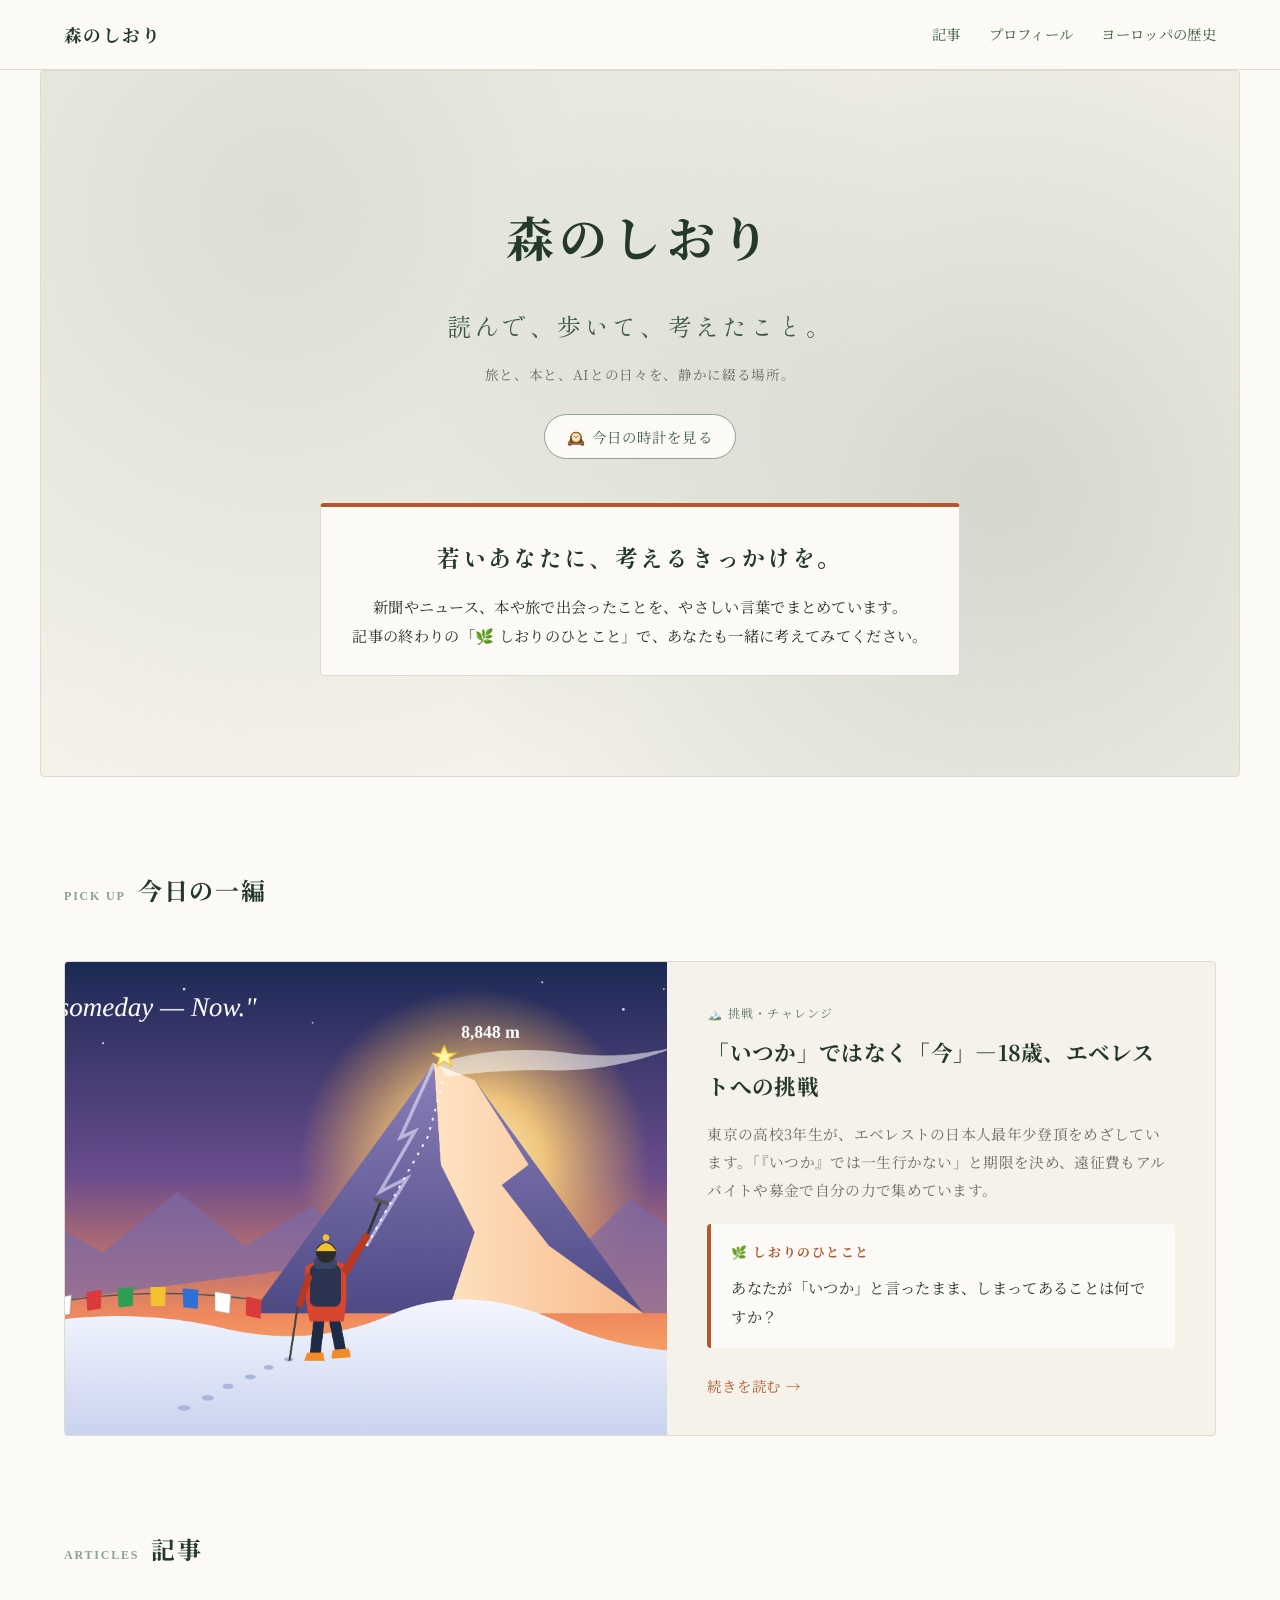
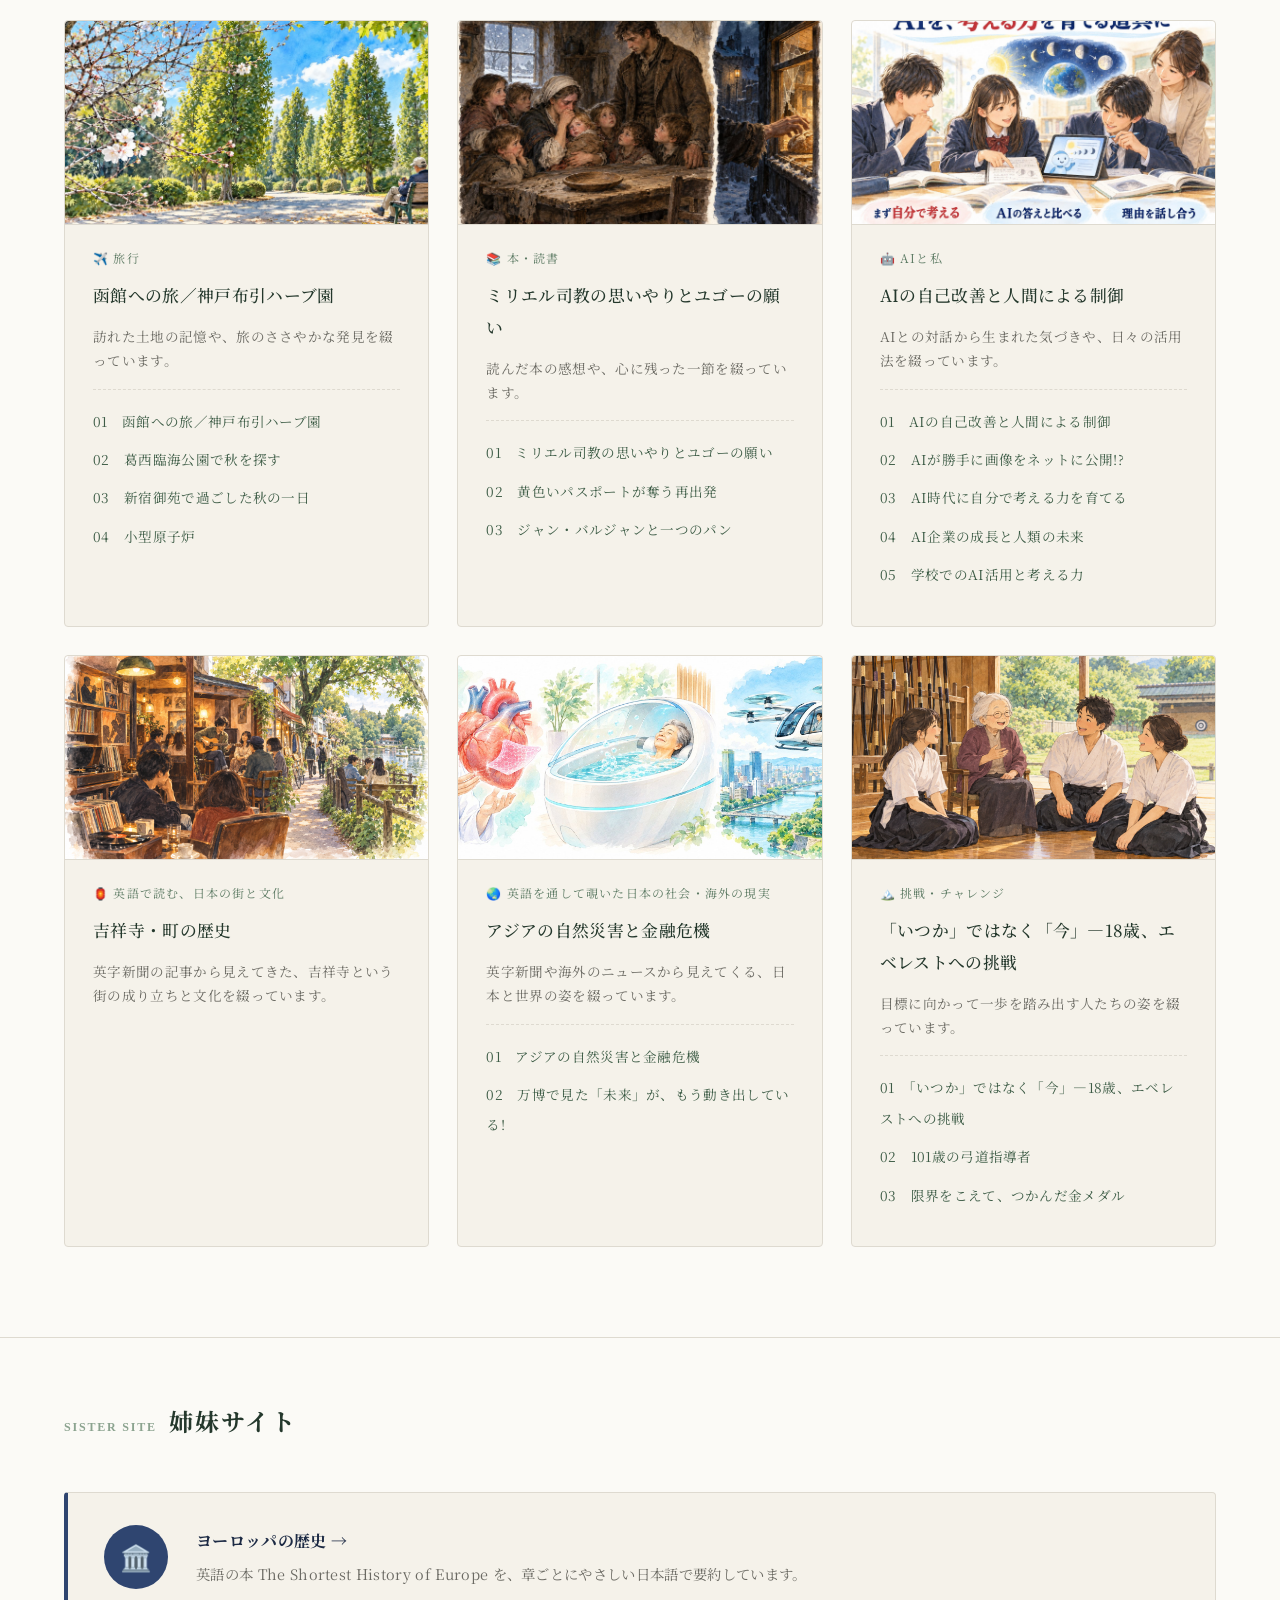
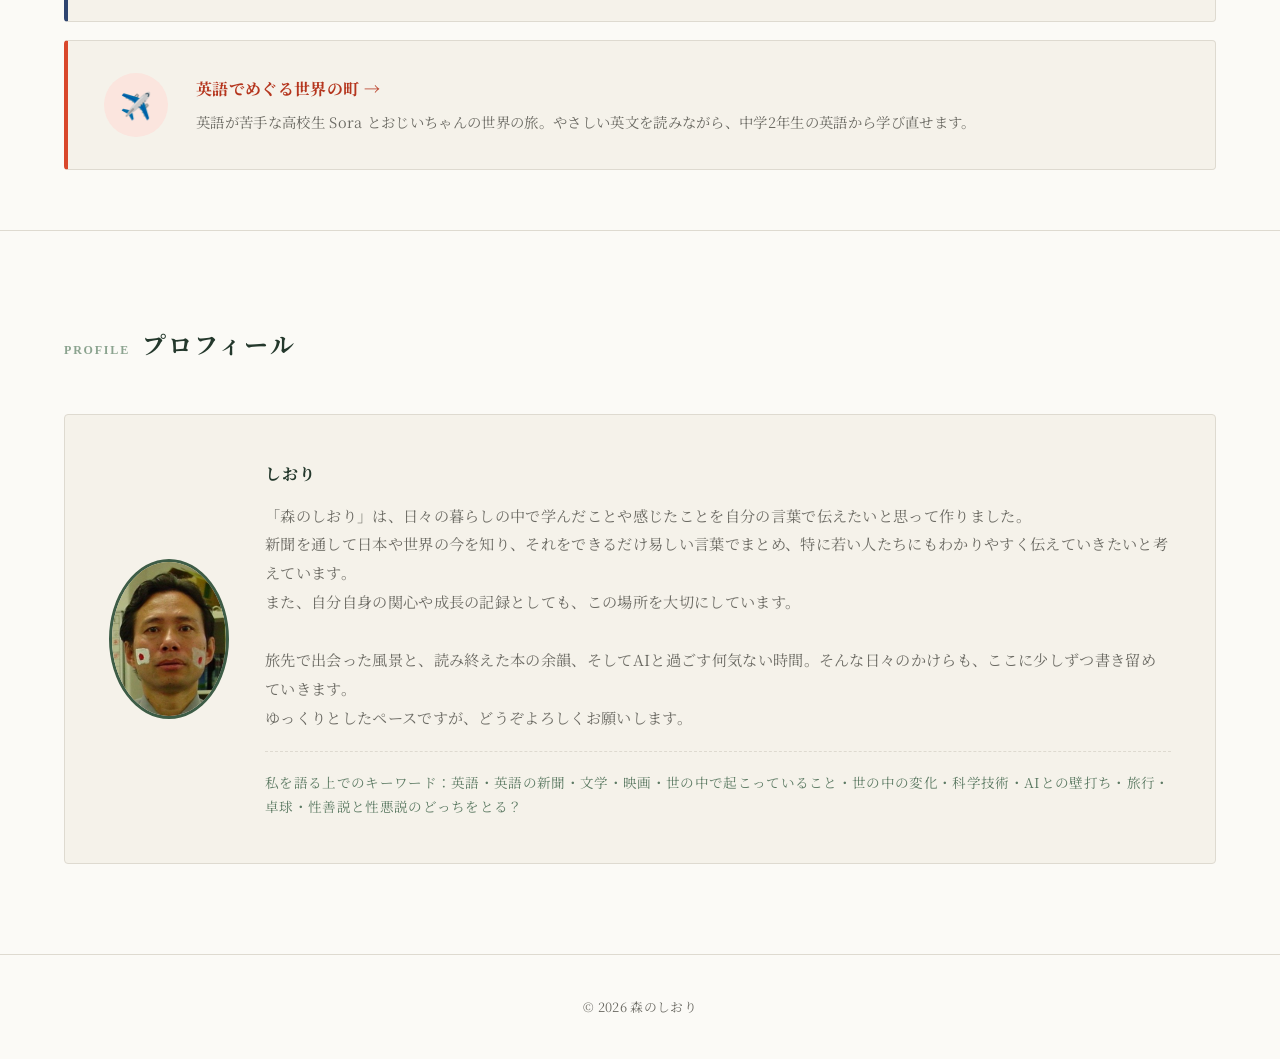
==== index.html @ addbd58d "Add files via upload" ====
<!DOCTYPE html>
<html lang="ja">
<head>
<meta charset="UTF-8">
<meta name="viewport" content="width=device-width, initial-scale=1.0">
<title>森のしおり</title>
<link rel="stylesheet" href="style.css">
</head>
<body>

<header class="site-header">
  <div class="header-inner">
    <p class="logo">森のしおり</p>
    <nav>
      <a href="#articles">記事</a>
      <a href="#about">プロフィール</a>
      <a href="https://ugj50697-art.github.io/europe-history/">ヨーロッパの歴史</a>
    </nav>
  </div>
</header>

<section class="hero">
  <div class="hero-inner">
    <h1>森のしおり</h1>
    <p class="hero-catch">読んで、歩いて、考えたこと。</p>
    <p class="hero-lead">旅と、本と、AIとの日々を、静かに綴る場所。</p>
    <a class="hero-clock" href="clock.html">🕰️ 今日の時計を見る</a>
    <div class="hero-message">
      <p class="hero-message-title">若いあなたに、考えるきっかけを。</p>
      <p>新聞やニュース、本や旅で出会ったことを、やさしい言葉でまとめています。<br>
      記事の終わりの「🌿 しおりのひとこと」で、あなたも一緒に考えてみてください。</p>
    </div>
  </div>
</section>

<main>

  <section class="featured">
    <div class="section-inner">
      <h2><span>Pick up</span>今日の一編</h2>
      <a class="featured-card" href="challenge.html#everest">
        <div class="featured-image">
          <img src="images/everest-illust.png" alt="エベレストの頂を目指して登る登山者のイメージイラスト">
        </div>
        <div class="featured-text">
          <p class="card-category">🏔️ 挑戦・チャレンジ</p>
          <h3>「いつか」ではなく「今」―18歳、エベレストへの挑戦</h3>
          <p class="featured-excerpt">東京の高校3年生が、エベレストの日本人最年少登頂をめざしています。「『いつか』では一生行かない」と期限を決め、遠征費もアルバイトや募金で自分の力で集めています。</p>
          <div class="featured-note">
            <p class="shiori-note-title">🌿 しおりのひとこと</p>
            <p>あなたが「いつか」と言ったまま、しまってあることは何ですか？</p>
          </div>
          <p class="featured-more">続きを読む →</p>
        </div>
      </a>
    </div>
  </section>

  <section id="articles" class="articles">
    <div class="section-inner">
      <h2><span>Articles</span>記事</h2>
      <div class="card-grid">

        <div class="card">
          <img class="card-thumb" src="images/shinjuku-gyoen-autumn.jpg" alt="" loading="lazy">
          <p class="card-category">✈️ 旅行</p>
          <h3>函館への旅／神戸布引ハーブ園</h3>
          <p class="card-desc">訪れた土地の記憶や、旅のささやかな発見を綴っています。</p>
          <ul class="card-toc">
            <li><a href="travel.html#hakodate-kobe">01　函館への旅／神戸布引ハーブ園</a></li>
            <li><a href="travel.html#kasai">02　葛西臨海公園で秋を探す</a></li>
            <li><a href="travel.html#gyoen">03　新宿御苑で過ごした秋の一日</a></li>
            <li><a href="travel.html#small-reactor">04　小型原子炉</a></li>
          </ul>
        </div>

        <div class="card">
          <img class="card-thumb" src="images/jean-valjean-bread.jpg" alt="" loading="lazy">
          <p class="card-category">📚 本・読書</p>
          <h3>ミリエル司教の思いやりとユゴーの願い</h3>
          <p class="card-desc">読んだ本の感想や、心に残った一節を綴っています。</p>
          <ul class="card-toc">
            <li><a href="books.html#miriel">01　ミリエル司教の思いやりとユゴーの願い</a></li>
            <li><a href="books.html#passport">02　黄色いパスポートが奪う再出発</a></li>
            <li><a href="books.html#bread">03　ジャン・バルジャンと一つのパン</a></li>
          </ul>
        </div>

        <div class="card">
          <img class="card-thumb" src="images/ai-school-think.jpg" alt="" loading="lazy">
          <p class="card-category">🤖 AIと私</p>
          <h3>AIの自己改善と人間による制御</h3>
          <p class="card-desc">AIとの対話から生まれた気づきや、日々の活用法を綴っています。</p>
          <ul class="card-toc">
            <li><a href="ai.html#self-improve">01　AIの自己改善と人間による制御</a></li>
            <li><a href="ai.html#agent-error">02　AIが勝手に画像をネットに公開!?</a></li>
            <li><a href="ai.html#think-power">03　AI時代に自分で考える力を育てる</a></li>
            <li><a href="ai.html#ai-company-future">04　AI企業の成長と人類の未来</a></li>
            <li><a href="ai.html#ai-school">05　学校でのAI活用と考える力</a></li>
          </ul>
        </div>

        <a class="card card-link" href="kichijoji.html">
          <img class="card-thumb" src="images/kichijoji-illustration.png" alt="" loading="lazy">
          <p class="card-category">🏮 英語で読む、日本の街と文化</p>
          <h3>吉祥寺・町の歴史</h3>
          <p class="card-desc">英字新聞の記事から見えてきた、吉祥寺という街の成り立ちと文化を綴っています。</p>
        </a>

        <div class="card">
          <img class="card-thumb" src="images/osaka-expo-tech.jpg" alt="" loading="lazy">
          <p class="card-category">🌏 英語を通して覗いた日本の社会・海外の現実</p>
          <h3>アジアの自然災害と金融危機</h3>
          <p class="card-desc">英字新聞や海外のニュースから見えてくる、日本と世界の姿を綴っています。</p>
          <ul class="card-toc">
            <li><a href="society.html#asia-disaster">01　アジアの自然災害と金融危機</a></li>
            <li><a href="society.html#osaka-expo">02　万博で見た「未来」が、もう動き出している!</a></li>
          </ul>
        </div>

        <div class="card">
          <img class="card-thumb" src="images/kyudo-101.png" alt="" loading="lazy">
          <p class="card-category">🏔️ 挑戦・チャレンジ</p>
          <h3>「いつか」ではなく「今」―18歳、エベレストへの挑戦</h3>
          <p class="card-desc">目標に向かって一歩を踏み出す人たちの姿を綴っています。</p>
          <ul class="card-toc">
            <li><a href="challenge.html#everest">01　「いつか」ではなく「今」―18歳、エベレストへの挑戦</a></li>
            <li><a href="challenge.html#kyudo">02　101歳の弓道指導者</a></li>
            <li><a href="challenge.html#asian-para">03　限界をこえて、つかんだ金メダル</a></li>
          </ul>
        </div>

      </div>
    </div>
  </section>

  <section class="sister">
    <div class="section-inner">
      <h2><span>Sister site</span>姉妹サイト</h2>
      <a class="sister-card" href="https://ugj50697-art.github.io/europe-history/">
        <div class="sister-icon" aria-hidden="true">🏛️</div>
        <div>
          <p class="sister-name">ヨーロッパの歴史 →</p>
          <p class="sister-desc">英語の本 The Shortest History of Europe を、章ごとにやさしい日本語で要約しています。</p>
        </div>
      </a>
      <a class="sister-card sister-card-english" href="https://ugj50697-art.github.io/english-world-towns/">
        <div class="sister-icon" aria-hidden="true">✈️</div>
        <div>
          <p class="sister-name">英語でめぐる世界の町 →</p>
          <p class="sister-desc">英語が苦手な高校生 Sora とおじいちゃんの世界の旅。やさしい英文を読みながら、中学2年生の英語から学び直せます。</p>
        </div>
      </a>
    </div>
  </section>

  <section id="about" class="about">
    <div class="section-inner">
      <h2><span>Profile</span>プロフィール</h2>
      <div class="about-card">
        <img class="avatar" src="images/profile-face.jpg" alt="しおりの顔写真">
        <div class="about-text">
          <p class="nickname">しおり</p>
          <p class="bio">
            「森のしおり」は、日々の暮らしの中で学んだことや感じたことを自分の言葉で伝えたいと思って作りました。<br>
            新聞を通して日本や世界の今を知り、それをできるだけ易しい言葉でまとめ、特に若い人たちにもわかりやすく伝えていきたいと考えています。<br>
            また、自分自身の関心や成長の記録としても、この場所を大切にしています。<br><br>
            旅先で出会った風景と、読み終えた本の余韻、そしてAIと過ごす何気ない時間。そんな日々のかけらも、ここに少しずつ書き留めていきます。<br>
            ゆっくりとしたペースですが、どうぞよろしくお願いします。
          </p>
          <p class="bio-keywords">
            私を語る上でのキーワード：英語・英語の新聞・文学・映画・世の中で起こっていること・世の中の変化・科学技術・AIとの壁打ち・旅行・卓球・性善説と性悪説のどっちをとる？
          </p>
        </div>
      </div>
    </div>
  </section>

</main>

<footer class="site-footer">
  <p>&copy; 2026 森のしおり</p>
</footer>

</body>
</html>
---- style.css ----
@import url('https://fonts.googleapis.com/css2?family=Noto+Serif+JP:wght@400;500;700&family=Shippori+Mincho:wght@400;500&display=swap');

:root {
  --forest-deep: #24382c;
  --forest: #3d5c46;
  --forest-mid: #5c7a63;
  --forest-soft: #8ba38f;
  --sand: #f5f2ea;
  --paper: #fbfaf6;
  --ink: #2c2c28;
  --ink-soft: #6b6a63;
  --line: #dedad0;
  --accent: #b3562c;
}

* {
  margin: 0;
  padding: 0;
  box-sizing: border-box;
}

body {
  font-family: "Noto Serif JP", "Shippori Mincho", serif;
  background: var(--paper);
  color: var(--ink);
  line-height: 1.9;
  letter-spacing: 0.02em;
}

a {
  color: inherit;
  text-decoration: none;
}

/* Header */
.site-header {
  position: sticky;
  top: 0;
  z-index: 10;
  background: rgba(251, 250, 246, 0.9);
  backdrop-filter: blur(6px);
  border-bottom: 1px solid var(--line);
}

.header-inner {
  max-width: 1200px;
  margin: 0 auto;
  padding: 18px 24px;
  display: flex;
  justify-content: space-between;
  align-items: center;
}

.logo {
  font-size: 1.1rem;
  font-weight: 700;
  color: var(--forest-deep);
  letter-spacing: 0.08em;
}

.site-header nav {
  display: flex;
  gap: 28px;
}

.site-header nav a {
  font-size: 0.9rem;
  color: var(--forest);
  border-bottom: 1px solid transparent;
  padding-bottom: 2px;
  transition: border-color 0.2s;
}

.site-header nav a:hover {
  border-color: var(--forest-mid);
}

/* Hero */
.hero {
  max-width: 1200px;
  width: calc(100% - 48px);
  margin: 0 auto;
  background:
    radial-gradient(circle at 20% 20%, rgba(139, 163, 143, 0.25), transparent 55%),
    radial-gradient(circle at 80% 60%, rgba(61, 92, 70, 0.18), transparent 55%),
    var(--sand);
  border: 1px solid var(--line);
  border-radius: 4px;
}

.hero-inner {
  padding: 120px 24px 100px;
  text-align: center;
}

.hero h1 {
  font-size: clamp(2.2rem, 5vw, 3rem);
  color: var(--forest-deep);
  font-weight: 700;
  letter-spacing: 0.12em;
  margin-bottom: 20px;
}

.hero-catch {
  font-family: "Shippori Mincho", "Noto Serif JP", serif;
  font-size: clamp(1.15rem, 2.6vw, 1.5rem);
  color: var(--forest);
  letter-spacing: 0.15em;
  margin-bottom: 14px;
}

.hero-lead {
  color: var(--ink-soft);
  font-size: 1rem;
  letter-spacing: 0.05em;
}

.hero .hero-catch + .hero-lead {
  font-size: 0.85rem;
}

.hero-clock {
  display: inline-block;
  margin-top: 26px;
  padding: 8px 22px;
  font-size: 0.9rem;
  letter-spacing: 0.08em;
  color: var(--forest);
  background: var(--paper);
  border: 1px solid var(--forest-soft);
  border-radius: 999px;
  text-decoration: none;
  transition: background 0.2s, color 0.2s;
}

.hero-clock:hover {
  background: var(--forest);
  color: var(--paper);
}

.hero-message {
  max-width: 640px;
  margin: 44px auto 0;
  padding: 28px 28px 24px;
  background: var(--paper);
  border: 1px solid var(--line);
  border-top: 4px solid var(--accent);
  border-radius: 4px;
}

.hero-message-title {
  font-family: "Shippori Mincho", "Noto Serif JP", serif;
  font-size: clamp(1.2rem, 3vw, 1.45rem);
  font-weight: 700;
  color: var(--forest-deep);
  letter-spacing: 0.1em;
  margin-bottom: 14px;
}

.hero-message p:not(.hero-message-title) {
  color: var(--ink);
  font-size: 0.95rem;
  line-height: 1.9;
}

/* Section shared */
.section-inner {
  max-width: 1200px;
  margin: 0 auto;
  padding: 90px 24px;
}

h2 {
  display: flex;
  align-items: baseline;
  gap: 12px;
  font-size: 1.5rem;
  color: var(--forest-deep);
  margin-bottom: 48px;
  letter-spacing: 0.08em;
}

h2 span {
  font-family: 'Georgia', serif;
  font-size: 0.75rem;
  letter-spacing: 0.15em;
  color: var(--forest-soft);
  text-transform: uppercase;
}

/* Featured（今日の一編） */
.featured .section-inner {
  padding-bottom: 0;
}

.featured-card {
  display: grid;
  grid-template-columns: minmax(0, 1.1fr) minmax(0, 1fr);
  background: var(--sand);
  border: 1px solid var(--line);
  border-radius: 4px;
  overflow: hidden;
  transition: transform 0.2s, box-shadow 0.2s;
}

.featured-card:hover {
  transform: translateY(-4px);
  box-shadow: 0 12px 24px rgba(36, 56, 44, 0.08);
}

.featured-image img {
  width: 100%;
  height: 100%;
  min-height: 280px;
  object-fit: cover;
  display: block;
}

.featured-text {
  padding: 40px 40px 36px;
  display: flex;
  flex-direction: column;
}

.featured-text h3 {
  font-size: 1.35rem;
  color: var(--forest-deep);
  font-weight: 700;
  line-height: 1.6;
  margin-bottom: 16px;
}

.featured-excerpt {
  font-size: 0.92rem;
  color: var(--ink-soft);
  margin-bottom: 20px;
}

.featured-note {
  padding: 16px 20px;
  background: var(--paper);
  border-left: 4px solid var(--accent);
  border-radius: 4px;
  margin-bottom: 24px;
}

.featured-note p:not(.shiori-note-title) {
  font-size: 0.95rem;
  color: var(--forest-deep);
}

.featured-more {
  margin-top: auto;
  font-size: 0.9rem;
  color: var(--accent);
  letter-spacing: 0.05em;
}

@media (max-width: 760px) {
  .featured-card {
    grid-template-columns: 1fr;
  }

  .featured-image img {
    min-height: 0;
    aspect-ratio: 16 / 10;
  }

  .featured-text {
    padding: 28px 24px;
  }
}

/* About */
.about {
  background: var(--paper);
  border-top: 1px solid var(--line);
}

.about-card {
  display: flex;
  align-items: center;
  gap: 36px;
  background: var(--sand);
  border: 1px solid var(--line);
  border-radius: 4px;
  padding: 44px;
}

.avatar {
  flex-shrink: 0;
  width: 120px;
  height: 160px;
  border-radius: 50%;
  object-fit: cover;
  border: 3px solid var(--forest);
}

@media (max-width: 760px) {
  .about-card {
    flex-direction: column;
    gap: 20px;
    padding: 32px 24px;
  }
}

.nickname {
  font-weight: 700;
  color: var(--forest-deep);
  margin-bottom: 12px;
  letter-spacing: 0.05em;
}

.bio {
  color: var(--ink-soft);
  font-size: 0.95rem;
}

.bio-keywords {
  margin-top: 18px;
  padding-top: 18px;
  border-top: 1px dashed var(--line);
  color: var(--forest-mid);
  font-size: 0.85rem;
  line-height: 1.8;
}

/* Articles */
.articles {
  background: var(--paper);
}

.card-grid {
  display: grid;
  grid-template-columns: repeat(auto-fit, minmax(300px, 1fr));
  gap: 28px;
}

.card {
  background: var(--sand);
  border: 1px solid var(--line);
  border-radius: 4px;
  padding: 36px 28px;
  transition: transform 0.2s, box-shadow 0.2s;
}

.card:hover {
  transform: translateY(-4px);
  box-shadow: 0 12px 24px rgba(36, 56, 44, 0.08);
}

.card-icon {
  font-size: 1.6rem;
  margin-bottom: 18px;
}

/* カード上部のイラスト（カードの端まで広げる） */
.card-thumb {
  display: block;
  width: calc(100% + 56px);
  margin: -36px -28px 22px;
  aspect-ratio: 16 / 9;
  object-fit: cover;
  border-radius: 4px 4px 0 0;
  border-bottom: 1px solid var(--line);
}

.card-category {
  font-size: 0.75rem;
  color: var(--forest-mid);
  letter-spacing: 0.1em;
  margin-bottom: 10px;
}

.card h3 {
  font-size: 1.05rem;
  color: var(--forest-deep);
  margin-bottom: 12px;
  font-weight: 500;
}

.card-desc {
  font-size: 0.85rem;
  color: var(--ink-soft);
  line-height: 1.8;
}

.card-toc {
  list-style: none;
  margin-top: 16px;
  padding-top: 16px;
  border-top: 1px dashed var(--line);
}

.card-toc li + li {
  margin-top: 8px;
}

.card-toc a {
  font-size: 0.85rem;
  color: var(--forest);
  border-bottom: 1px solid transparent;
  transition: border-color 0.2s, color 0.2s;
}

.card-toc a:hover {
  color: var(--accent);
  border-color: var(--accent);
}

/* Sub-page hero (breadcrumb) */
.hero-sub .hero-inner {
  padding: 90px 24px 70px;
  text-align: left;
}

.breadcrumb {
  font-size: 0.8rem;
  color: var(--ink-soft);
  letter-spacing: 0.05em;
  margin-bottom: 18px;
}

.breadcrumb a {
  color: var(--forest);
  border-bottom: 1px solid var(--forest-soft);
}

.hero-sub h1 {
  display: block;
  width: 100%;
  box-sizing: border-box;
  text-align: left;
  font-size: clamp(1.4rem, 3.2vw, 1.9rem);
  color: var(--paper);
  background: var(--forest);
  padding: 18px 28px;
  border-radius: 4px;
  letter-spacing: 0.1em;
  margin-bottom: 20px;
}

.hero-sub .hero-lead {
  text-align: left;
}

/* Article card as link */
.card-link {
  display: block;
  color: inherit;
}

/* Post (article detail) */
.post-section {
  background: var(--paper);
}

/* 記事本文は読みやすい行の長さに保つ */
.post-section .section-inner {
  max-width: 900px;
}

.post-toc {
  background: var(--sand);
  border: 1px solid var(--line);
  border-radius: 4px;
  padding: 28px 32px;
  margin-bottom: 64px;
}

.post-toc-title {
  font-size: 0.8rem;
  color: var(--forest-mid);
  letter-spacing: 0.12em;
  margin-bottom: 14px;
}

.post-toc ul {
  list-style: none;
}

.post-toc li + li {
  margin-top: 10px;
}

.post-toc a {
  font-size: 0.95rem;
  color: var(--forest-deep);
  border-bottom: 1px solid var(--forest-soft);
  padding-bottom: 1px;
  transition: color 0.2s, border-color 0.2s;
}

.post-toc a:hover {
  color: var(--accent);
  border-color: var(--accent);
}

.post {
  margin-bottom: 80px;
  padding-bottom: 80px;
  border-bottom: 1px solid var(--line);
}

.post:last-child {
  margin-bottom: 0;
  padding-bottom: 0;
  border-bottom: none;
}

.post-category {
  font-size: 0.75rem;
  color: var(--forest-mid);
  letter-spacing: 0.1em;
  margin-bottom: 10px;
}

.post-header h2 {
  display: block;
  font-size: 1.4rem;
  color: var(--forest-deep);
  letter-spacing: 0.06em;
  margin-bottom: 8px;
}

.post-date {
  font-size: 0.85rem;
  color: var(--ink-soft);
  margin-bottom: 32px;
}

.post-photo {
  margin-bottom: 32px;
}

.post-photo img {
  width: 100%;
  border-radius: 4px;
  display: block;
}

.post-photo figcaption {
  margin-top: 10px;
  font-size: 0.8rem;
  color: var(--ink-soft);
  text-align: center;
}

.post-photo-grid {
  display: grid;
  grid-template-columns: repeat(auto-fit, minmax(260px, 1fr));
  gap: 20px;
  margin-bottom: 32px;
}

.post-photo-grid .post-photo {
  margin-bottom: 0;
}

.post-body p {
  margin-bottom: 22px;
  font-size: 0.95rem;
  color: var(--ink);
}

.post-body strong {
  color: var(--forest-deep);
  font-weight: 700;
}

.post-body .accent {
  color: var(--accent);
  font-weight: 600;
}

.post-body .closing {
  font-weight: 600;
  color: var(--forest-deep);
}

.post-body blockquote {
  margin: 22px 0;
  padding: 20px 24px;
  background: var(--sand);
  border-left: 3px solid var(--forest-soft);
  border-radius: 4px;
}

.post-body blockquote p {
  color: var(--ink-soft);
  font-size: 0.9rem;
  margin-bottom: 14px;
}

.post-body blockquote p:last-child {
  margin-bottom: 0;
}

.post-body .source-note {
  margin-top: -8px;
  font-size: 0.8rem;
  color: var(--ink-soft);
  text-align: right;
}

.post-body blockquote ul {
  margin: 14px 0 0;
  padding-left: 1.2em;
}

.post-body blockquote li {
  color: var(--ink-soft);
  font-size: 0.9rem;
  margin-bottom: 10px;
  line-height: 1.8;
}

.post-body blockquote li:last-child {
  margin-bottom: 0;
}

.post-body blockquote li strong {
  color: var(--forest-deep);
}

/* しおりのひとこと（記事末尾の感想・問いかけ） */
.shiori-note {
  margin-top: 36px;
  padding: 24px 28px;
  background: var(--sand);
  border: 1px solid var(--line);
  border-left: 4px solid var(--accent);
  border-radius: 4px;
}

.shiori-note-title {
  font-size: 0.8rem;
  font-weight: 700;
  color: var(--accent);
  letter-spacing: 0.12em;
  margin-bottom: 10px;
}

.shiori-note p:not(.shiori-note-title) {
  font-size: 0.95rem;
  color: var(--forest-deep);
  line-height: 1.9;
}

/* 姉妹サイト（ヨーロッパの歴史）への案内：あちらの紺色で目印に */
.sister {
  border-top: 1px solid var(--line);
}

.sister .section-inner {
  padding-top: 60px;
  padding-bottom: 60px;
}

.sister-card {
  display: flex;
  align-items: center;
  gap: 28px;
  background: var(--sand);
  border: 1px solid var(--line);
  border-left: 4px solid #2f4570;
  border-radius: 4px;
  padding: 32px 36px;
  transition: transform 0.2s, box-shadow 0.2s;
}

.sister-card:hover {
  transform: translateY(-3px);
  box-shadow: 0 10px 20px rgba(36, 56, 44, 0.08);
}

.sister-icon {
  flex-shrink: 0;
  width: 64px;
  height: 64px;
  border-radius: 50%;
  background: #2f4570;
  display: flex;
  align-items: center;
  justify-content: center;
  font-size: 1.6rem;
}

.sister-name {
  font-weight: 700;
  color: #1c2a44;
  margin-bottom: 4px;
}

.sister-desc {
  font-size: 0.9rem;
  color: var(--ink-soft);
}

.sister-card + .sister-card {
  margin-top: 18px;
}

/* 英語でめぐる世界の町：あちらのスタンプの赤で目印に */
.sister-card-english {
  border-left-color: #d9472b;
}

.sister-card-english .sister-icon {
  background: #fbe5de;
}

.sister-card-english .sister-name {
  color: #b5361e;
}

/* Footer */
.site-footer {
  text-align: center;
  padding: 40px 24px;
  color: var(--ink-soft);
  font-size: 0.8rem;
  border-top: 1px solid var(--line);
}
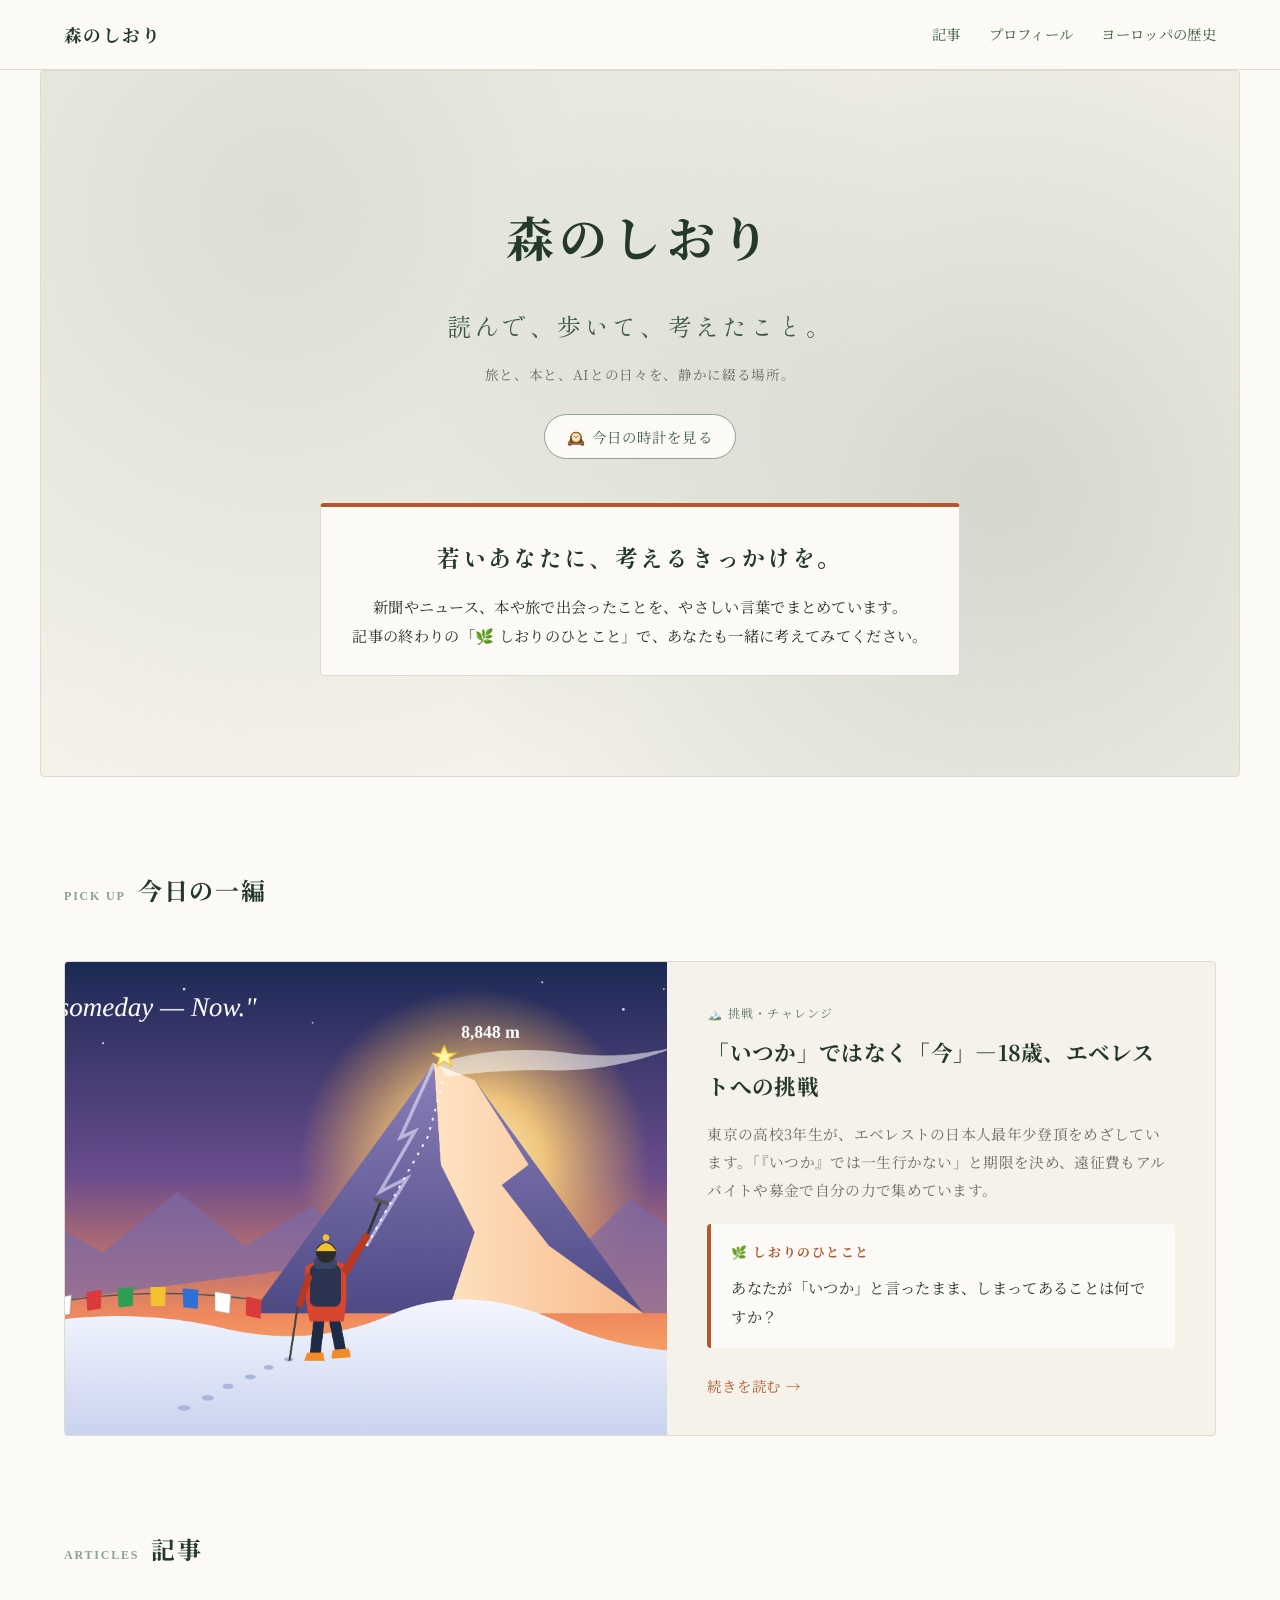
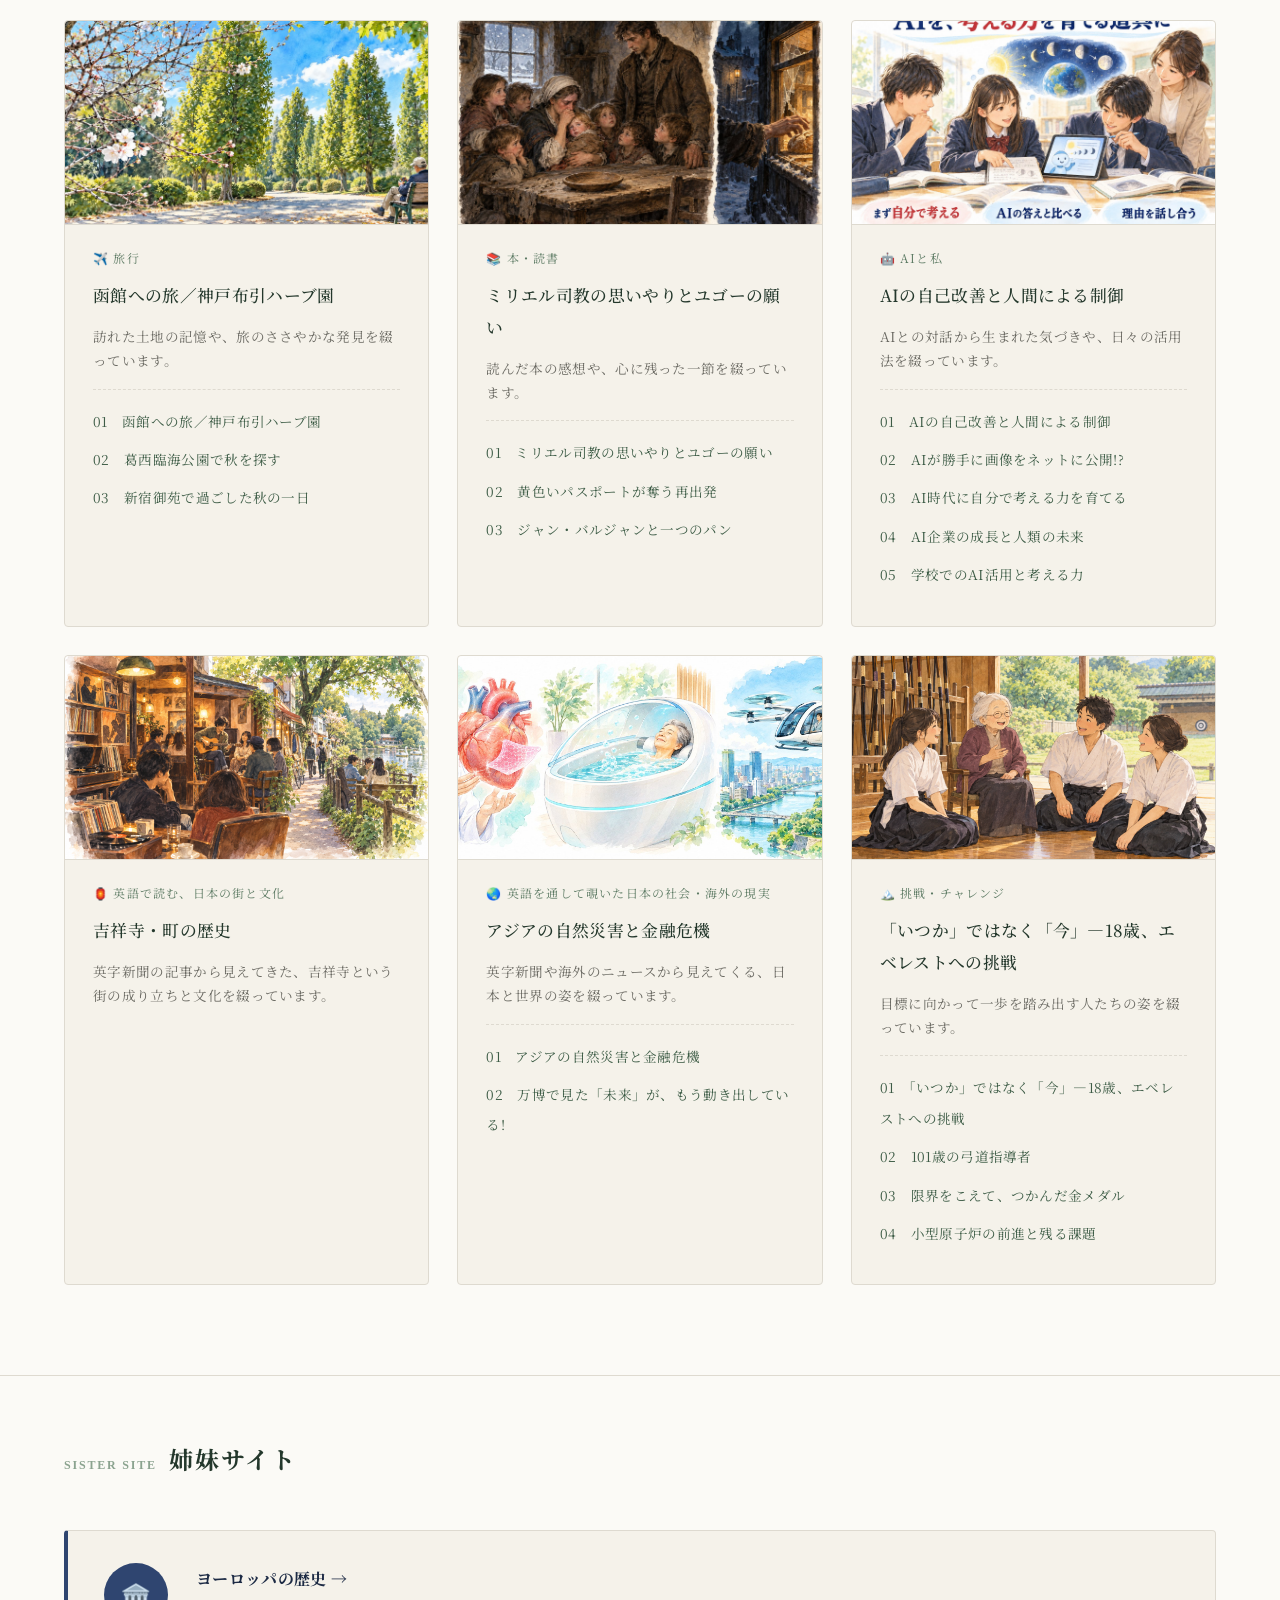
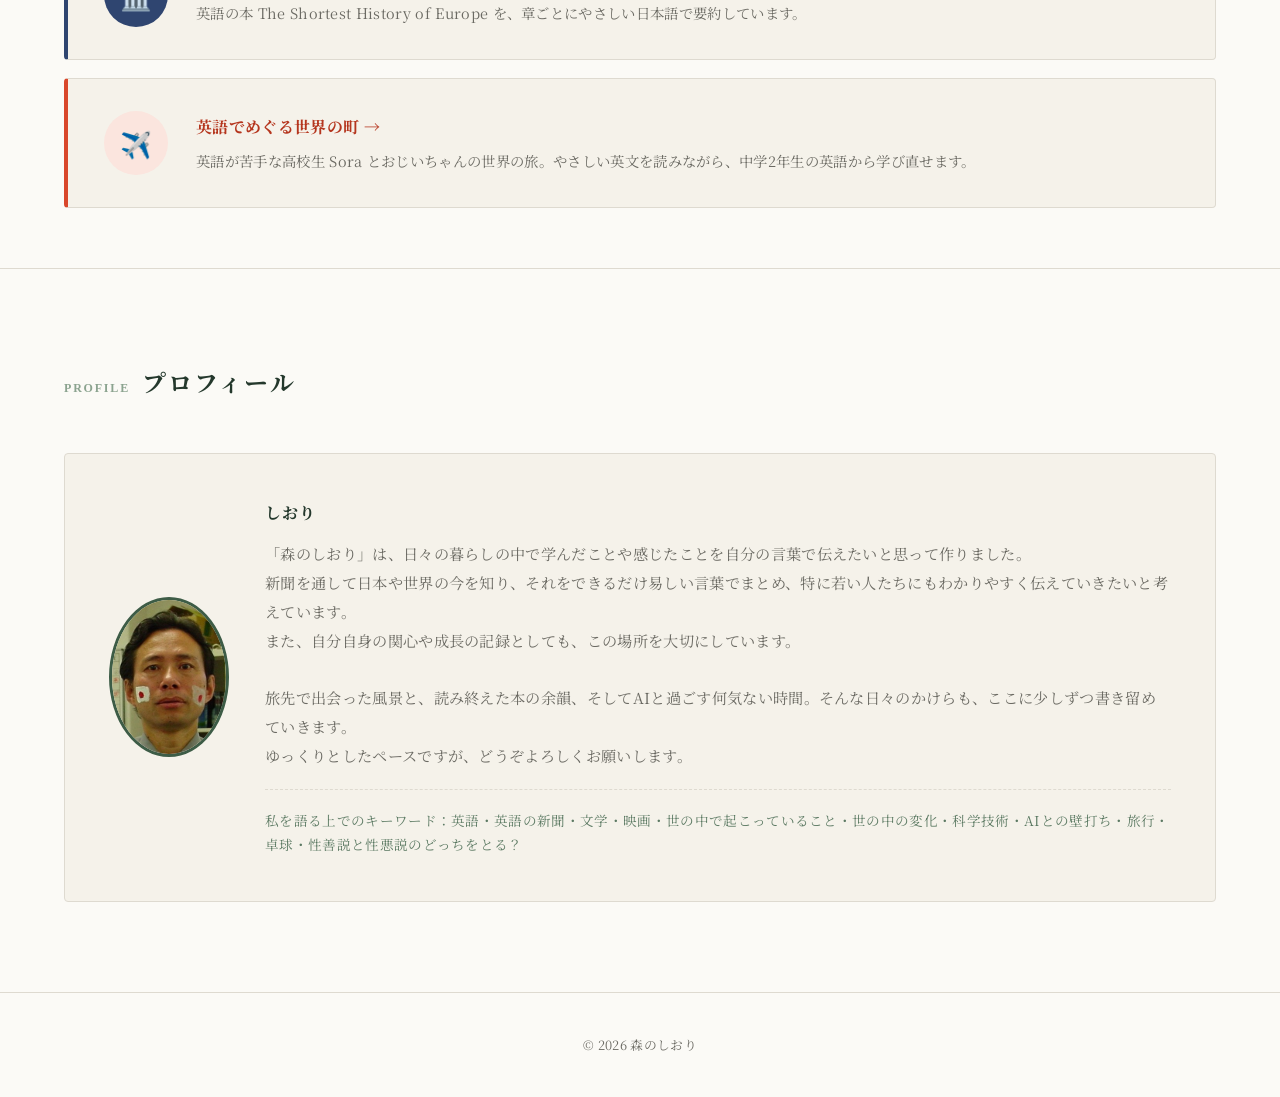
==== commit 1a3df7d9: "Add files via upload" ====
--- a/index.html
+++ b/index.html
@@ -70,7 +70,6 @@
             <li><a href="travel.html#hakodate-kobe">01　函館への旅／神戸布引ハーブ園</a></li>
             <li><a href="travel.html#kasai">02　葛西臨海公園で秋を探す</a></li>
             <li><a href="travel.html#gyoen">03　新宿御苑で過ごした秋の一日</a></li>
-            <li><a href="travel.html#small-reactor">04　小型原子炉</a></li>
           </ul>
         </div>
 
@@ -127,6 +126,7 @@
             <li><a href="challenge.html#everest">01　「いつか」ではなく「今」―18歳、エベレストへの挑戦</a></li>
             <li><a href="challenge.html#kyudo">02　101歳の弓道指導者</a></li>
             <li><a href="challenge.html#asian-para">03　限界をこえて、つかんだ金メダル</a></li>
+            <li><a href="challenge.html#small-reactor">04　小型原子炉の前進と残る課題</a></li>
           </ul>
         </div>
 
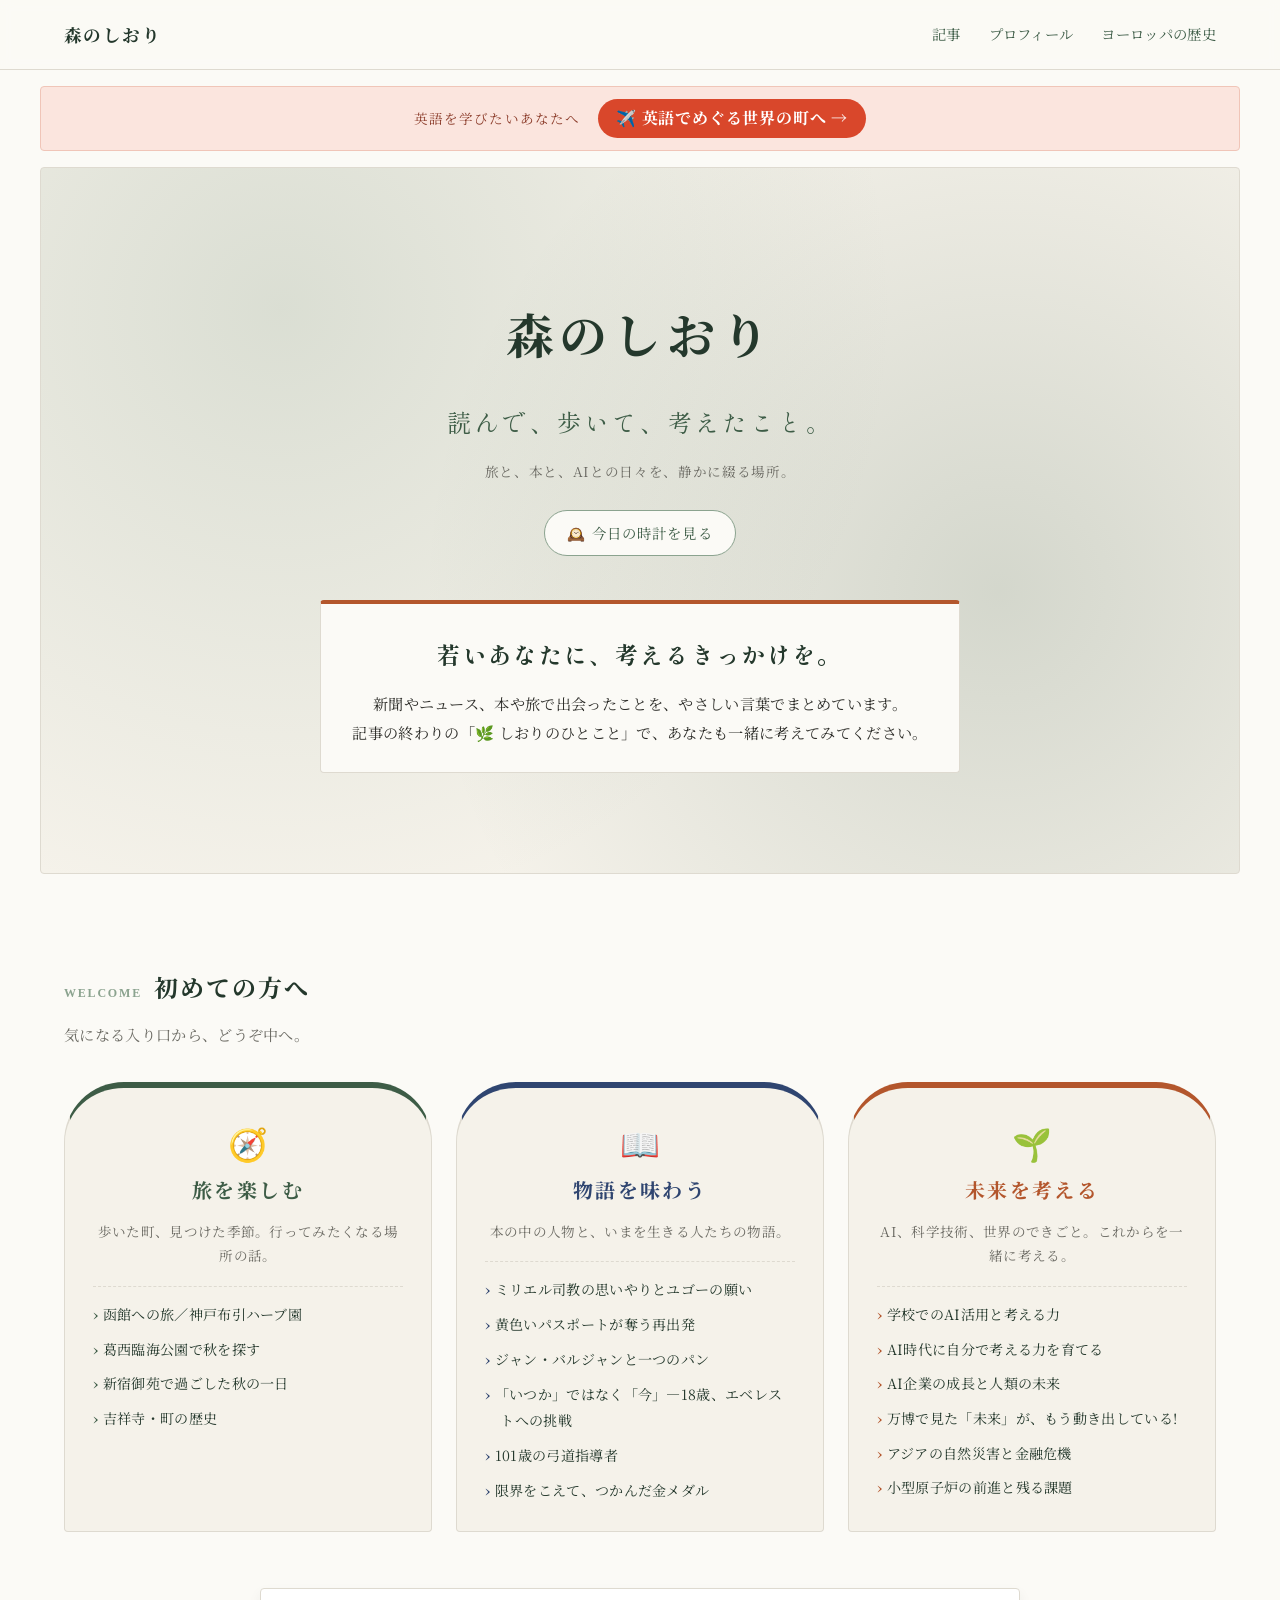
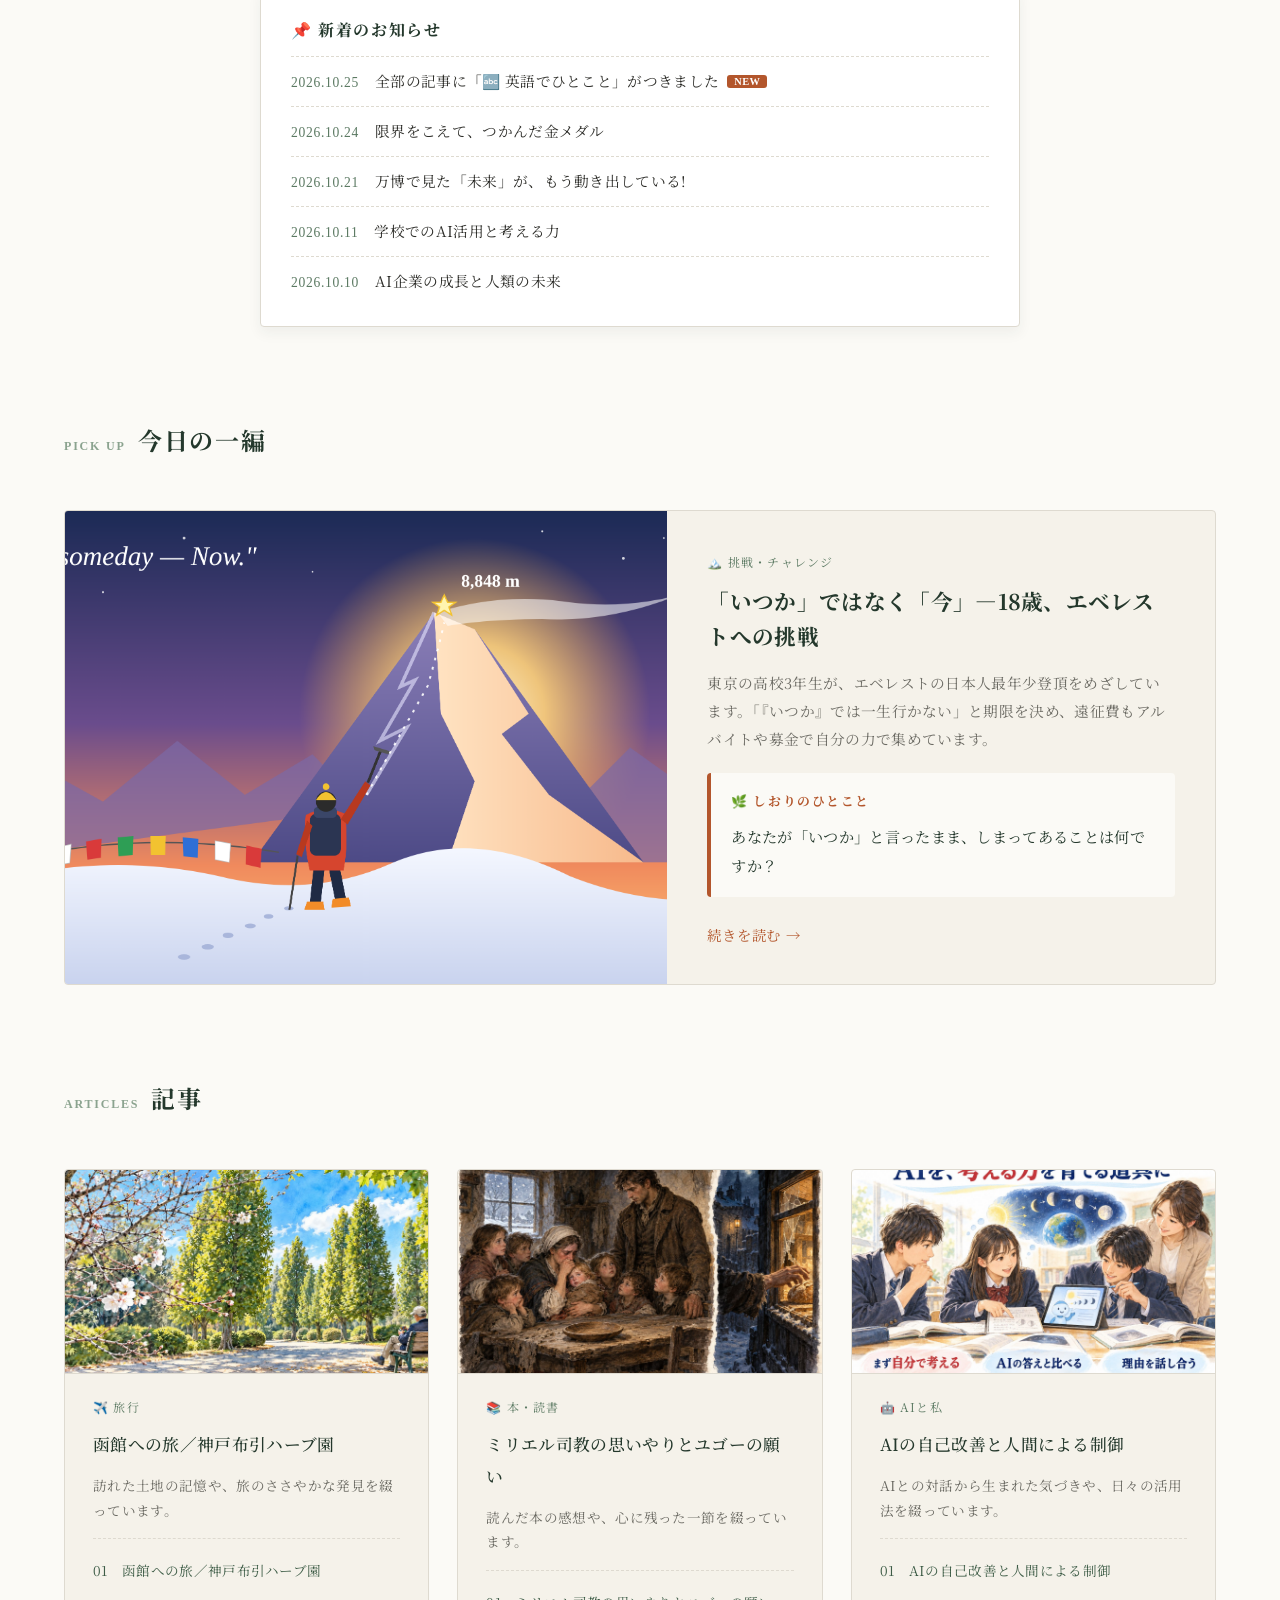
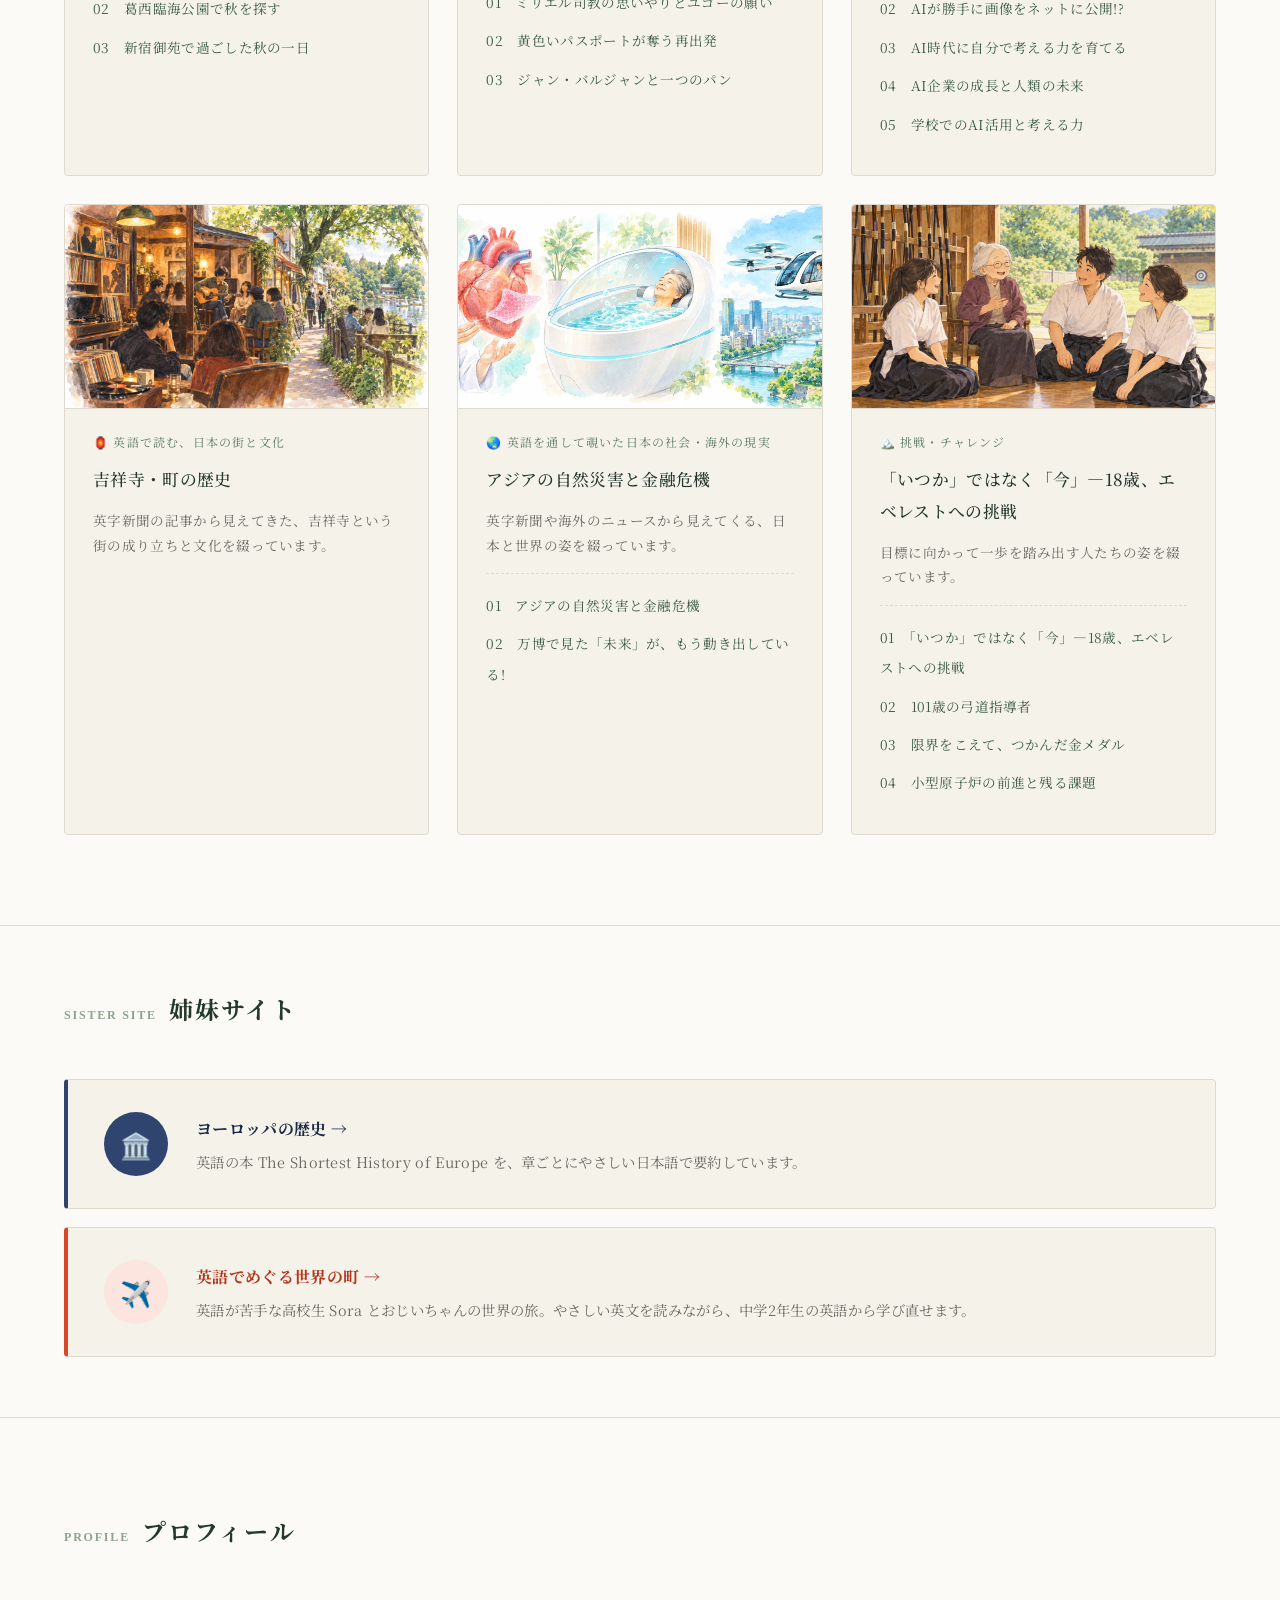
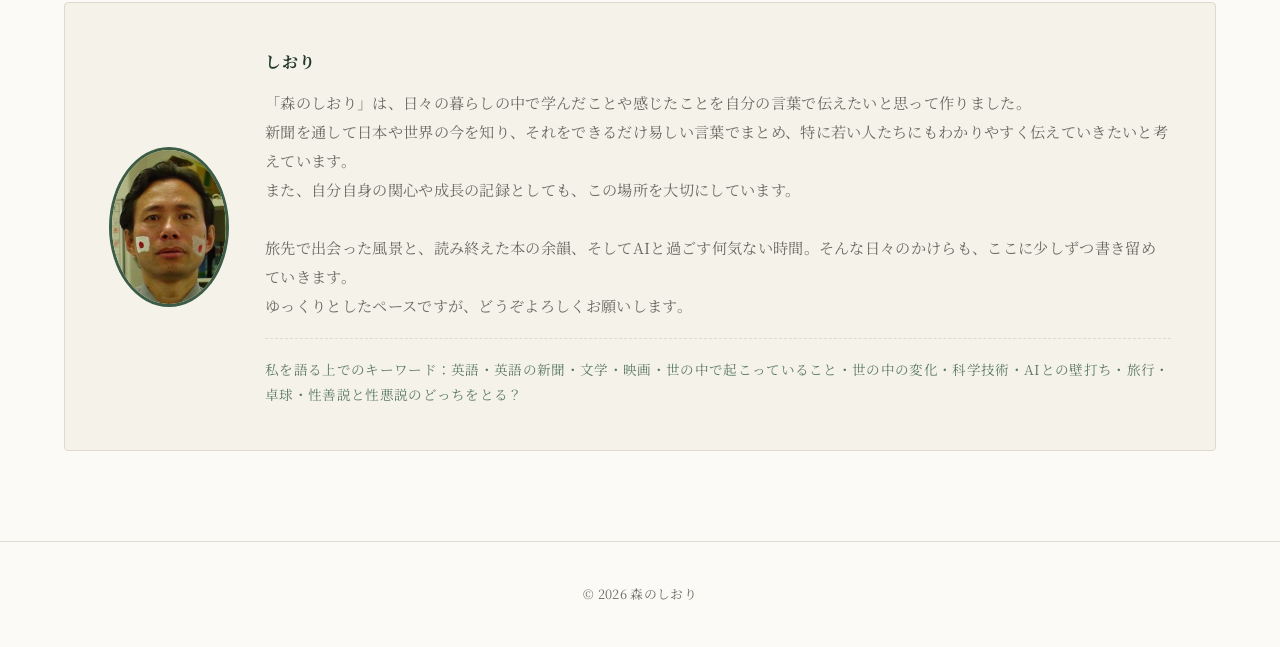
==== commit f9c9ed4f: "Add files via upload" ====
--- a/index.html
+++ b/index.html
@@ -19,6 +19,11 @@
   </div>
 </header>
 
+<a class="english-banner" href="https://ugj50697-art.github.io/english-world-towns/">
+  <span class="english-banner-lead">英語を学びたいあなたへ</span>
+  <span class="english-banner-go">✈️ 英語でめぐる世界の町へ →</span>
+</a>
+
 <section class="hero">
   <div class="hero-inner">
     <h1>森のしおり</h1>
@@ -34,6 +39,72 @@
 </section>
 
 <main>
+
+  <section class="welcome">
+    <div class="section-inner">
+      <h2><span>Welcome</span>初めての方へ</h2>
+      <p class="welcome-lead">気になる入り口から、どうぞ中へ。</p>
+      <div class="door-grid">
+
+        <div class="door door-travel">
+          <p class="door-icon" aria-hidden="true">🧭</p>
+          <h3>旅を楽しむ</h3>
+          <p class="door-desc">歩いた町、見つけた季節。行ってみたくなる場所の話。</p>
+          <ul class="door-links">
+            <li><a href="travel.html#hakodate-kobe">函館への旅／神戸布引ハーブ園</a></li>
+            <li><a href="travel.html#kasai">葛西臨海公園で秋を探す</a></li>
+            <li><a href="travel.html#gyoen">新宿御苑で過ごした秋の一日</a></li>
+            <li><a href="kichijoji.html">吉祥寺・町の歴史</a></li>
+          </ul>
+        </div>
+
+        <div class="door door-story">
+          <p class="door-icon" aria-hidden="true">📖</p>
+          <h3>物語を味わう</h3>
+          <p class="door-desc">本の中の人物と、いまを生きる人たちの物語。</p>
+          <ul class="door-links">
+            <li><a href="books.html#miriel">ミリエル司教の思いやりとユゴーの願い</a></li>
+            <li><a href="books.html#passport">黄色いパスポートが奪う再出発</a></li>
+            <li><a href="books.html#bread">ジャン・バルジャンと一つのパン</a></li>
+            <li><a href="challenge.html#everest">「いつか」ではなく「今」―18歳、エベレストへの挑戦</a></li>
+            <li><a href="challenge.html#kyudo">101歳の弓道指導者</a></li>
+            <li><a href="challenge.html#asian-para">限界をこえて、つかんだ金メダル</a></li>
+          </ul>
+        </div>
+
+        <div class="door door-future">
+          <p class="door-icon" aria-hidden="true">🌱</p>
+          <h3>未来を考える</h3>
+          <p class="door-desc">AI、科学技術、世界のできごと。これからを一緒に考える。</p>
+          <ul class="door-links">
+            <li><a href="ai.html#ai-school">学校でのAI活用と考える力</a></li>
+            <li><a href="ai.html#think-power">AI時代に自分で考える力を育てる</a></li>
+            <li><a href="ai.html#ai-company-future">AI企業の成長と人類の未来</a></li>
+            <li><a href="society.html#osaka-expo">万博で見た「未来」が、もう動き出している!</a></li>
+            <li><a href="society.html#asia-disaster">アジアの自然災害と金融危機</a></li>
+            <li><a href="challenge.html#small-reactor">小型原子炉の前進と残る課題</a></li>
+          </ul>
+        </div>
+
+      </div>
+    </div>
+  </section>
+
+  <section class="news">
+    <div class="section-inner">
+      <div class="news-board">
+        <p class="news-title">📌 新着のお知らせ</p>
+        <!-- 新しい記事は、いちばん上に1行足す（いちばん上に NEW がつく） -->
+        <ul class="news-list">
+          <li><time datetime="2026-10-25">2026.10.25</time><a href="#articles">全部の記事に「🔤 英語でひとこと」がつきました</a></li>
+          <li><time datetime="2026-10-24">2026.10.24</time><a href="challenge.html#asian-para">限界をこえて、つかんだ金メダル</a></li>
+          <li><time datetime="2026-10-21">2026.10.21</time><a href="society.html#osaka-expo">万博で見た「未来」が、もう動き出している!</a></li>
+          <li><time datetime="2026-10-11">2026.10.11</time><a href="ai.html#ai-school">学校でのAI活用と考える力</a></li>
+          <li><time datetime="2026-10-10">2026.10.10</time><a href="ai.html#ai-company-future">AI企業の成長と人類の未来</a></li>
+        </ul>
+      </div>
+    </div>
+  </section>
 
   <section class="featured">
     <div class="section-inner">
--- a/style.css
+++ b/style.css
@@ -163,6 +163,214 @@
   line-height: 1.9;
 }
 
+/* 英語でめぐる世界の町への入り口（ページ上部の帯）：スタンプの赤で目印に */
+.english-banner {
+  display: flex;
+  flex-wrap: wrap;
+  justify-content: center;
+  align-items: center;
+  gap: 6px 18px;
+  max-width: 1200px;
+  width: calc(100% - 48px);
+  margin: 16px auto;
+  padding: 12px 20px;
+  background: #fbe5de;
+  border: 1px solid #f0c5b8;
+  border-radius: 4px;
+  text-align: center;
+  transition: background 0.2s;
+}
+
+.english-banner:hover {
+  background: #f8d6cb;
+}
+
+.english-banner-lead {
+  font-size: 0.85rem;
+  color: #8a3a28;
+  letter-spacing: 0.08em;
+}
+
+.english-banner-go {
+  font-weight: 700;
+  color: #fff;
+  background: #d9472b;
+  border-radius: 999px;
+  padding: 4px 18px;
+  letter-spacing: 0.05em;
+}
+
+/* 初めての方へ（3つの入り口） */
+.welcome .section-inner {
+  padding-bottom: 0;
+}
+
+.welcome h2 {
+  margin-bottom: 12px;
+}
+
+.welcome-lead {
+  color: var(--ink-soft);
+  font-size: 0.95rem;
+  margin-bottom: 32px;
+}
+
+.door-grid {
+  display: grid;
+  grid-template-columns: repeat(auto-fit, minmax(280px, 1fr));
+  gap: 24px;
+}
+
+.door {
+  --door: var(--forest);
+  background: var(--sand);
+  border: 1px solid var(--line);
+  border-top: 6px solid var(--door);
+  border-radius: 60px 60px 4px 4px;
+  padding: 32px 28px 28px;
+  transition: transform 0.2s, box-shadow 0.2s;
+}
+
+.door:hover {
+  transform: translateY(-4px);
+  box-shadow: 0 12px 24px rgba(36, 56, 44, 0.08);
+}
+
+.door-story {
+  --door: #2f4570;
+}
+
+.door-future {
+  --door: var(--accent);
+}
+
+.door-icon {
+  font-size: 2rem;
+  text-align: center;
+  line-height: 1.4;
+}
+
+.door h3 {
+  text-align: center;
+  font-size: 1.25rem;
+  color: var(--door);
+  letter-spacing: 0.12em;
+  margin: 6px 0 10px;
+}
+
+.door-desc {
+  text-align: center;
+  font-size: 0.85rem;
+  color: var(--ink-soft);
+  line-height: 1.8;
+  margin-bottom: 18px;
+}
+
+.door-links {
+  list-style: none;
+  border-top: 1px dashed var(--line);
+  padding-top: 14px;
+}
+
+.door-links li + li {
+  margin-top: 8px;
+}
+
+.door-links a {
+  display: block;
+  font-size: 0.88rem;
+  color: var(--forest-deep);
+  padding-left: 1.1em;
+  text-indent: -1.1em;
+  transition: color 0.2s;
+}
+
+.door-links a::before {
+  content: "› ";
+  color: var(--door);
+  font-weight: 700;
+}
+
+.door-links a:hover {
+  color: var(--door);
+}
+
+/* 新着のお知らせ（小さな掲示板） */
+.news .section-inner {
+  padding-top: 56px;
+  padding-bottom: 0;
+}
+
+.news-board {
+  position: relative;
+  max-width: 760px;
+  margin: 0 auto;
+  background: #fff;
+  border: 1px solid var(--line);
+  border-radius: 4px;
+  padding: 26px 30px 20px;
+  box-shadow: 0 6px 14px rgba(36, 56, 44, 0.06);
+}
+
+.news-title {
+  font-weight: 700;
+  color: var(--forest-deep);
+  letter-spacing: 0.1em;
+  margin-bottom: 10px;
+}
+
+.news-list {
+  list-style: none;
+}
+
+.news-list li {
+  display: flex;
+  flex-wrap: wrap;
+  align-items: baseline;
+  gap: 2px 16px;
+  padding: 10px 0;
+  border-top: 1px dashed var(--line);
+}
+
+.news-list time {
+  flex-shrink: 0;
+  font-family: 'Georgia', serif;
+  font-size: 0.85rem;
+  color: var(--forest-mid);
+  letter-spacing: 0.05em;
+}
+
+.news-list a {
+  font-size: 0.92rem;
+  color: var(--ink);
+  border-bottom: 1px solid transparent;
+  transition: color 0.2s, border-color 0.2s;
+}
+
+.news-list a:hover {
+  color: var(--accent);
+  border-color: var(--accent);
+}
+
+.news-list li:first-child a::after {
+  content: "NEW";
+  margin-left: 8px;
+  padding: 1px 7px;
+  font-family: 'Georgia', serif;
+  font-size: 0.65rem;
+  font-weight: 700;
+  color: #fff;
+  background: var(--accent);
+  border-radius: 3px;
+  vertical-align: 2px;
+}
+
+@media (max-width: 760px) {
+  .news-board {
+    padding: 22px 20px 16px;
+  }
+}
+
 /* Section shared */
 .section-inner {
   max-width: 1200px;
@@ -573,6 +781,26 @@
   font-weight: 600;
 }
 
+/* 大事なところを色で（緑・青・赤）。少し大きく太く */
+.post-body .mark-green,
+.post-body .mark-blue,
+.post-body .mark-red {
+  font-size: 1.08em;
+  font-weight: 700;
+}
+
+.post-body .mark-green {
+  color: #1f7a6d;
+}
+
+.post-body .mark-blue {
+  color: #2f4570;
+}
+
+.post-body .mark-red {
+  color: #c0392b;
+}
+
 .post-body .closing {
   font-weight: 600;
   color: var(--forest-deep);
@@ -645,6 +873,182 @@
   font-size: 0.95rem;
   color: var(--forest-deep);
   line-height: 1.9;
+}
+
+/* 英語でひとこと（記事のメインポイントを英文1文で。単語を押すと意味が出る） */
+.en-point {
+  margin-top: 36px;
+  padding: 24px 28px;
+  background: #fff;
+  border: 1px solid var(--line);
+  border-left: 4px solid var(--forest-mid);
+  border-radius: 4px;
+}
+
+.en-point-title {
+  font-size: 0.8rem;
+  font-weight: 700;
+  color: var(--forest-mid);
+  letter-spacing: 0.12em;
+  margin-bottom: 6px;
+}
+
+.en-point-hint {
+  font-size: 0.8rem;
+  color: var(--ink-soft);
+  margin-bottom: 14px;
+}
+
+.en-sentence {
+  font-family: "Segoe UI", "Helvetica Neue", Arial, sans-serif;
+  font-size: 1.2rem;
+  font-weight: 600;
+  line-height: 2;
+  color: var(--forest-deep);
+  margin-bottom: 14px;
+  border-radius: 6px;
+}
+
+.en-sentence.speaking {
+  background: #fff3c4;
+  box-shadow: 0 0 0 8px #fff3c4;
+}
+
+.en-point .w {
+  font: inherit;
+  color: inherit;
+  background: none;
+  border: 0;
+  padding: 0 1px;
+  border-bottom: 2px dotted var(--forest-soft);
+  border-radius: 3px;
+  cursor: pointer;
+}
+
+.en-point .w:hover,
+.en-point .w:focus-visible {
+  background: #e3ece4;
+  outline: none;
+}
+
+.en-point .w.active {
+  background: #f6e1d6;
+  border-bottom-color: var(--accent);
+}
+
+.en-listen {
+  font: inherit;
+  font-size: 0.85rem;
+  font-weight: 700;
+  color: var(--forest);
+  background: #fff;
+  border: 2px solid var(--forest-mid);
+  border-radius: 999px;
+  padding: 5px 16px;
+  cursor: pointer;
+}
+
+.en-listen:hover,
+.en-listen:focus-visible {
+  background: #e3ece4;
+  outline: none;
+}
+
+.en-listen:disabled {
+  color: #b9b2a5;
+  border-color: var(--line);
+  cursor: default;
+}
+
+.en-translation {
+  margin-top: 16px;
+  border-top: 1px dashed var(--line);
+  padding-top: 12px;
+}
+
+.en-translation summary {
+  cursor: pointer;
+  font-size: 0.9rem;
+  font-weight: 700;
+  color: var(--forest);
+}
+
+.en-translation p {
+  margin-top: 8px;
+  font-size: 0.95rem;
+  color: var(--ink);
+}
+
+.en-words-title {
+  margin-top: 16px;
+  font-size: 0.9rem;
+  font-weight: 700;
+  color: var(--forest);
+}
+
+.en-words {
+  margin-top: 6px;
+  font-size: 0.9rem;
+  color: var(--ink);
+}
+
+.en-words dt {
+  margin-top: 8px;
+  font-family: "Segoe UI", "Helvetica Neue", Arial, sans-serif;
+  font-weight: 700;
+  color: var(--accent);
+}
+
+.en-words dd {
+  margin-left: 1em;
+  line-height: 1.8;
+}
+
+.en-bubble {
+  position: absolute;
+  z-index: 30;
+  max-width: min(280px, calc(100vw - 32px));
+  background: var(--forest-deep);
+  color: #fff;
+  border-radius: 12px;
+  padding: 8px 14px;
+  font-size: 0.9rem;
+  line-height: 1.6;
+  box-shadow: 0 8px 20px rgba(0, 0, 0, 0.18);
+  pointer-events: none;
+  opacity: 0;
+  transform: translateY(4px);
+  transition: opacity 0.12s, transform 0.12s;
+}
+
+.en-bubble.show {
+  opacity: 1;
+  transform: translateY(0);
+}
+
+.en-bubble b {
+  margin-right: 8px;
+  color: #f3d9a4;
+}
+
+.en-bubble::after {
+  content: "";
+  position: absolute;
+  top: 100%;
+  left: var(--arrow, 50%);
+  margin-left: -7px;
+  border: 7px solid transparent;
+  border-top-color: var(--forest-deep);
+}
+
+@media (max-width: 760px) {
+  .en-point {
+    padding: 20px 18px;
+  }
+
+  .en-sentence {
+    font-size: 1.1rem;
+  }
 }
 
 /* 姉妹サイト（ヨーロッパの歴史）への案内：あちらの紺色で目印に */
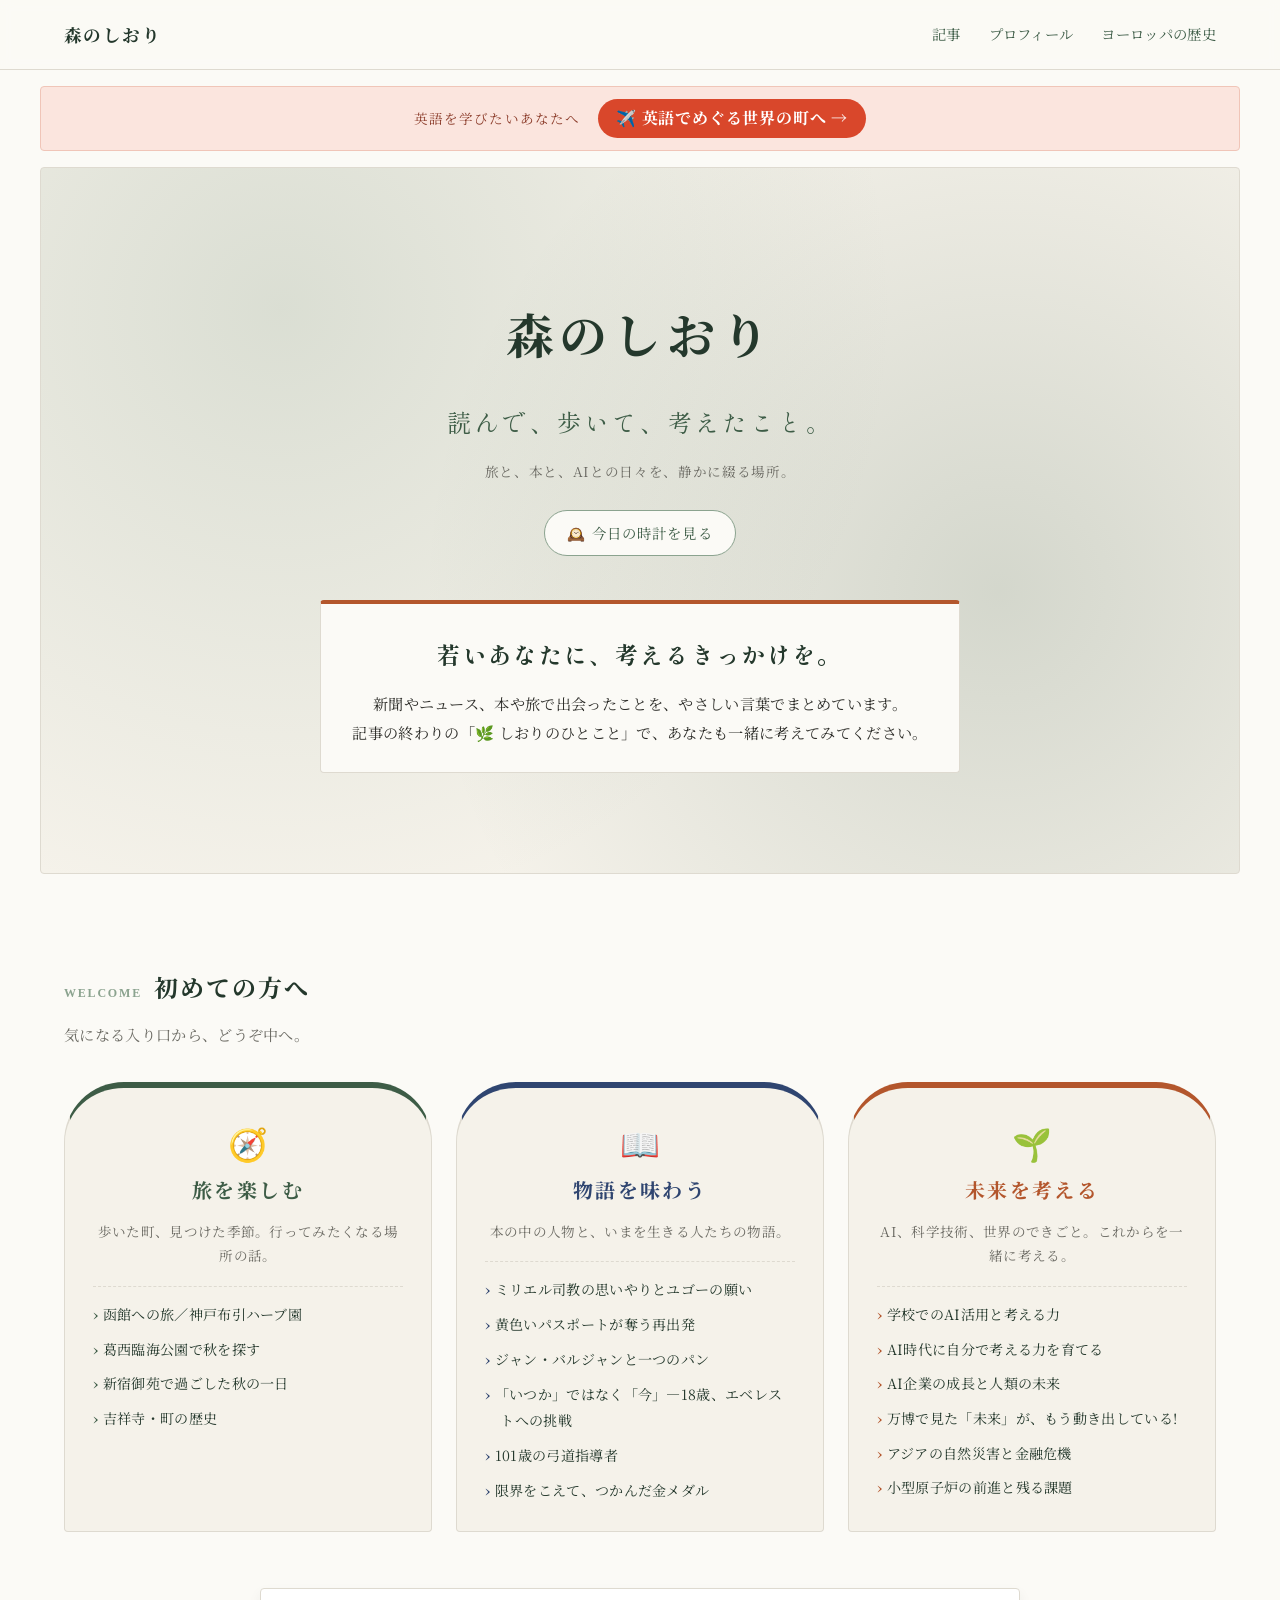
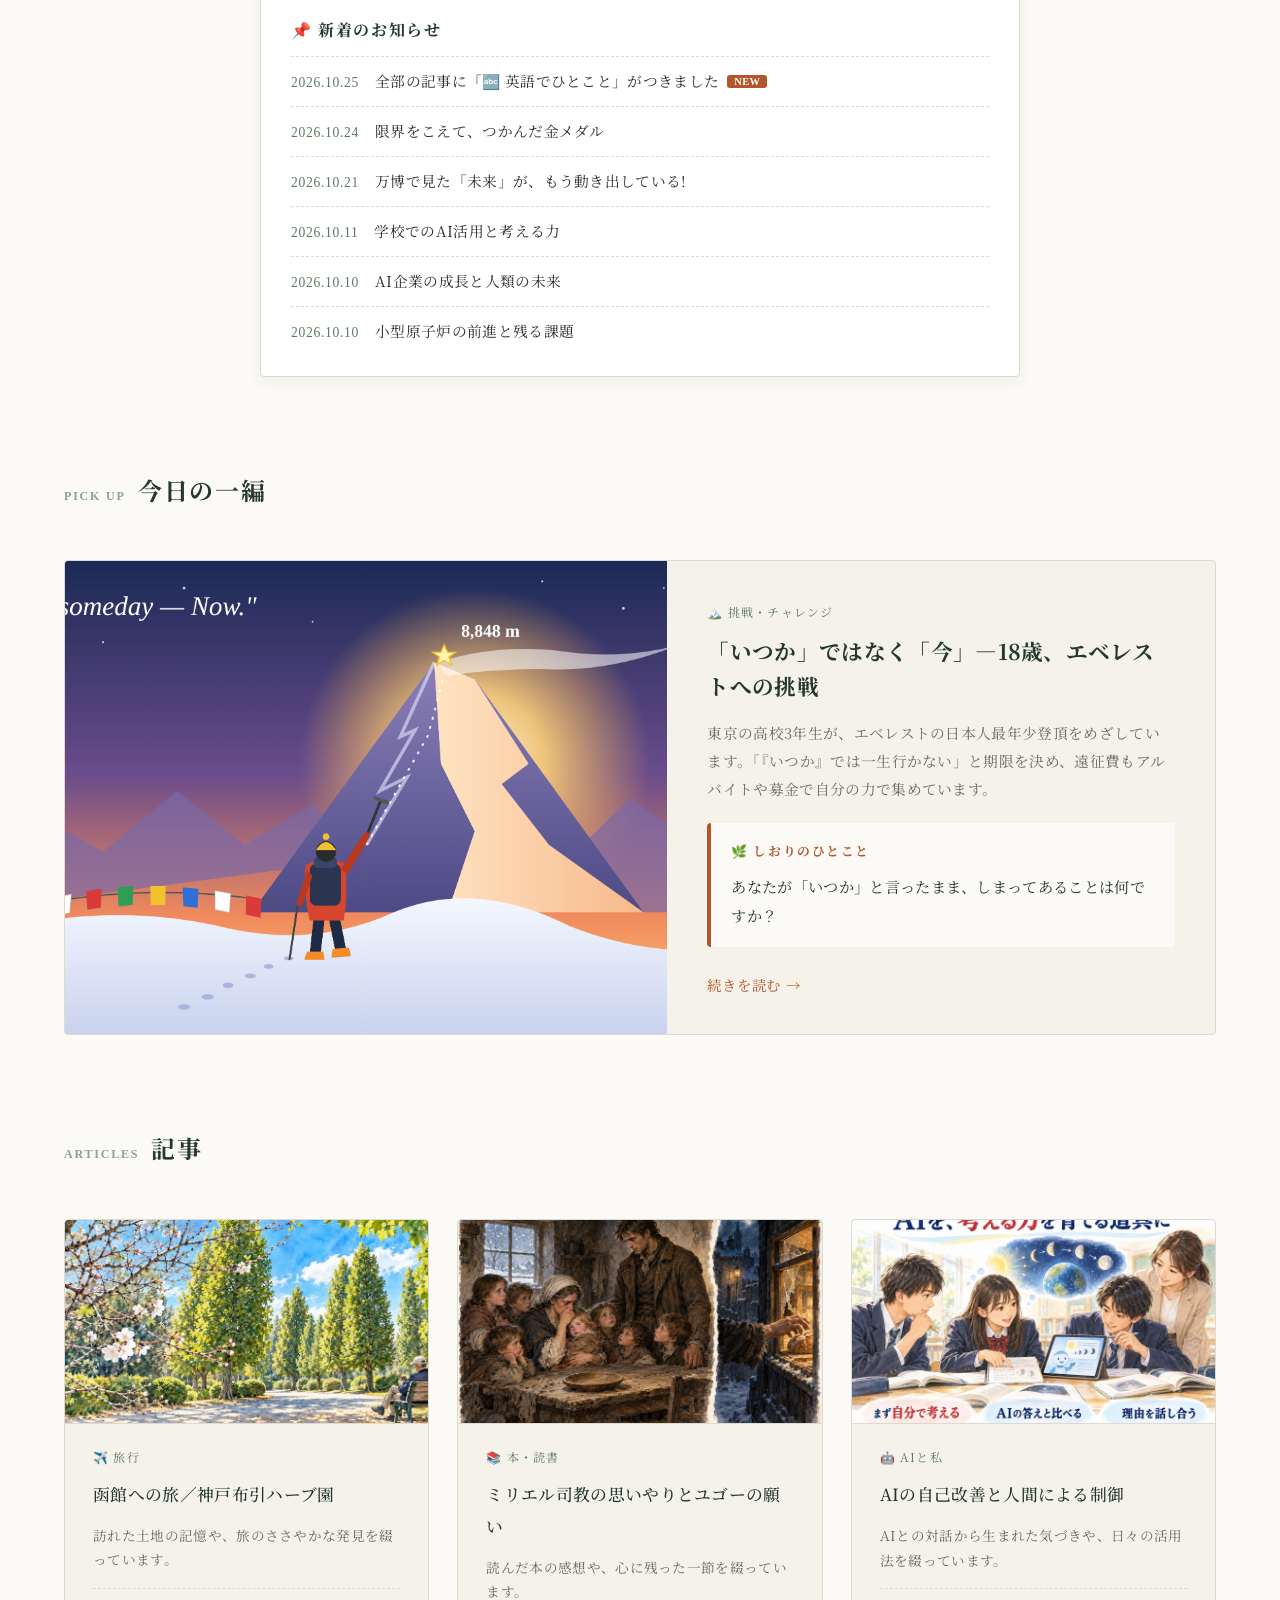
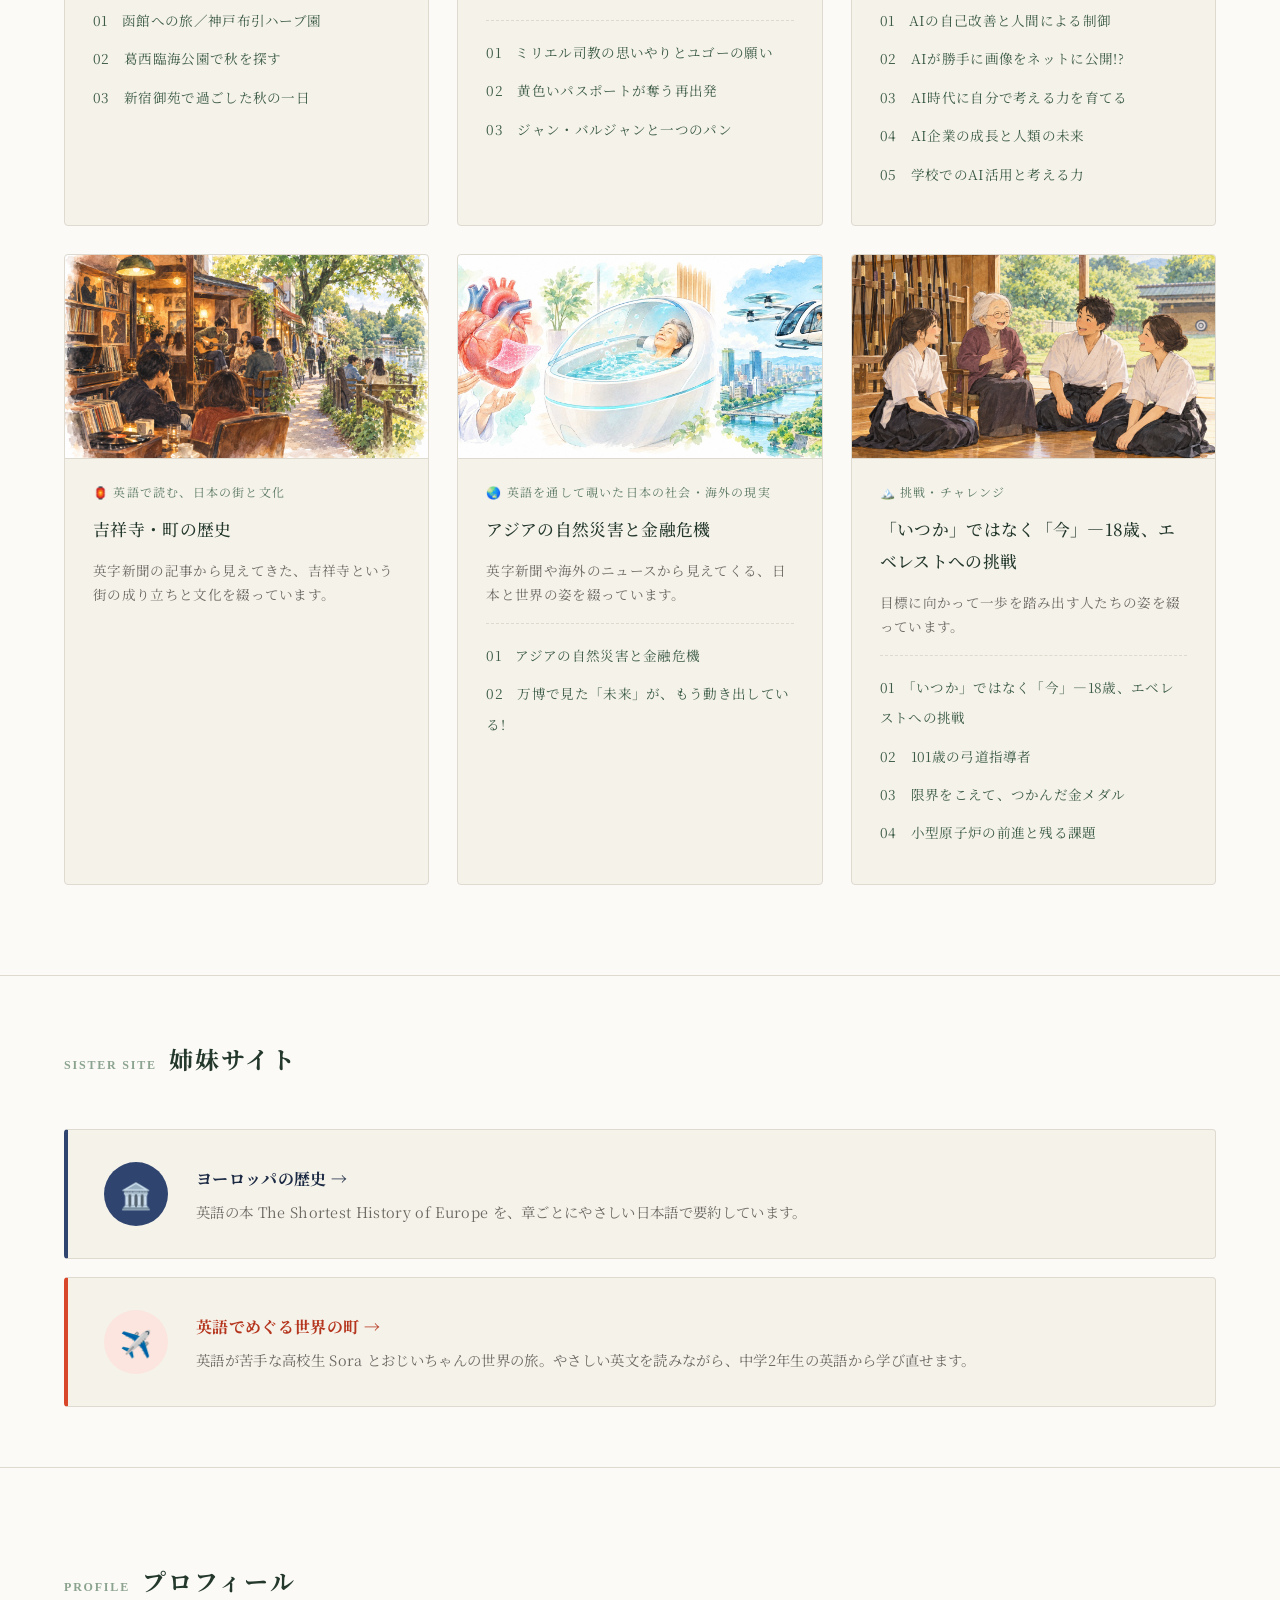
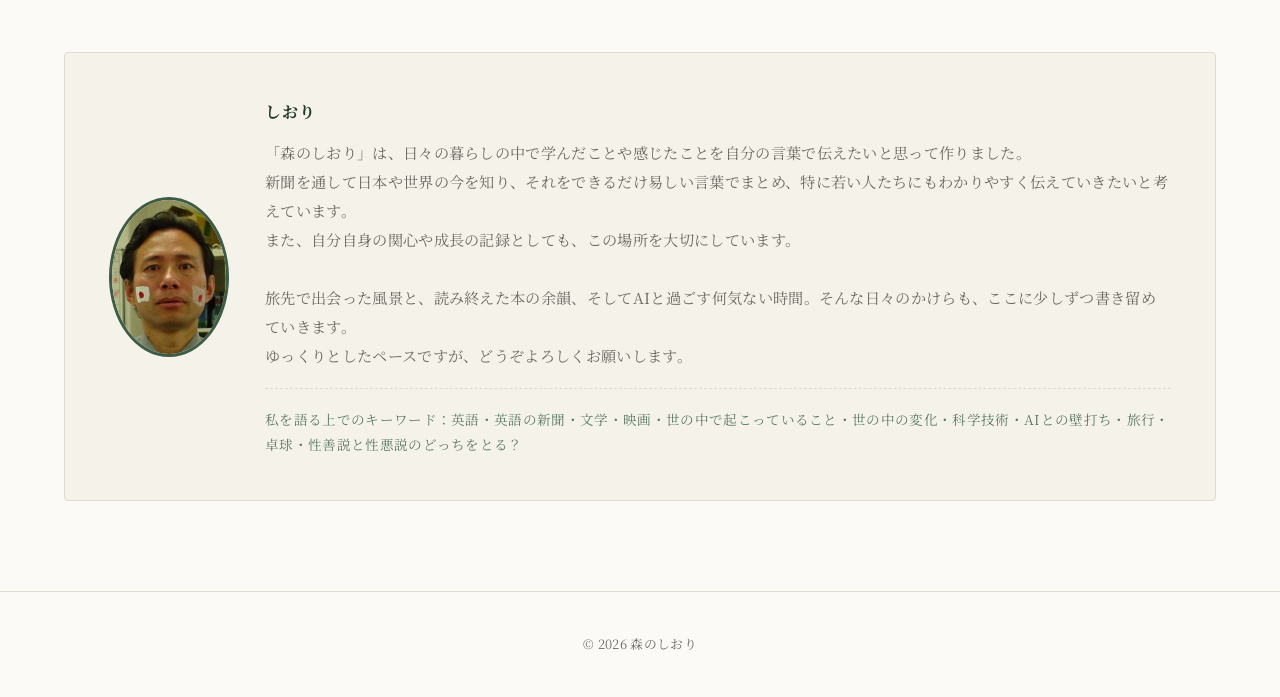
==== commit 6e4f8841: "Add files via upload" ====
--- a/index.html
+++ b/index.html
@@ -101,6 +101,7 @@
           <li><time datetime="2026-10-21">2026.10.21</time><a href="society.html#osaka-expo">万博で見た「未来」が、もう動き出している!</a></li>
           <li><time datetime="2026-10-11">2026.10.11</time><a href="ai.html#ai-school">学校でのAI活用と考える力</a></li>
           <li><time datetime="2026-10-10">2026.10.10</time><a href="ai.html#ai-company-future">AI企業の成長と人類の未来</a></li>
+          <li><time datetime="2026-10-10">2026.10.10</time><a href="challenge.html#small-reactor">小型原子炉の前進と残る課題</a></li>
         </ul>
       </div>
     </div>
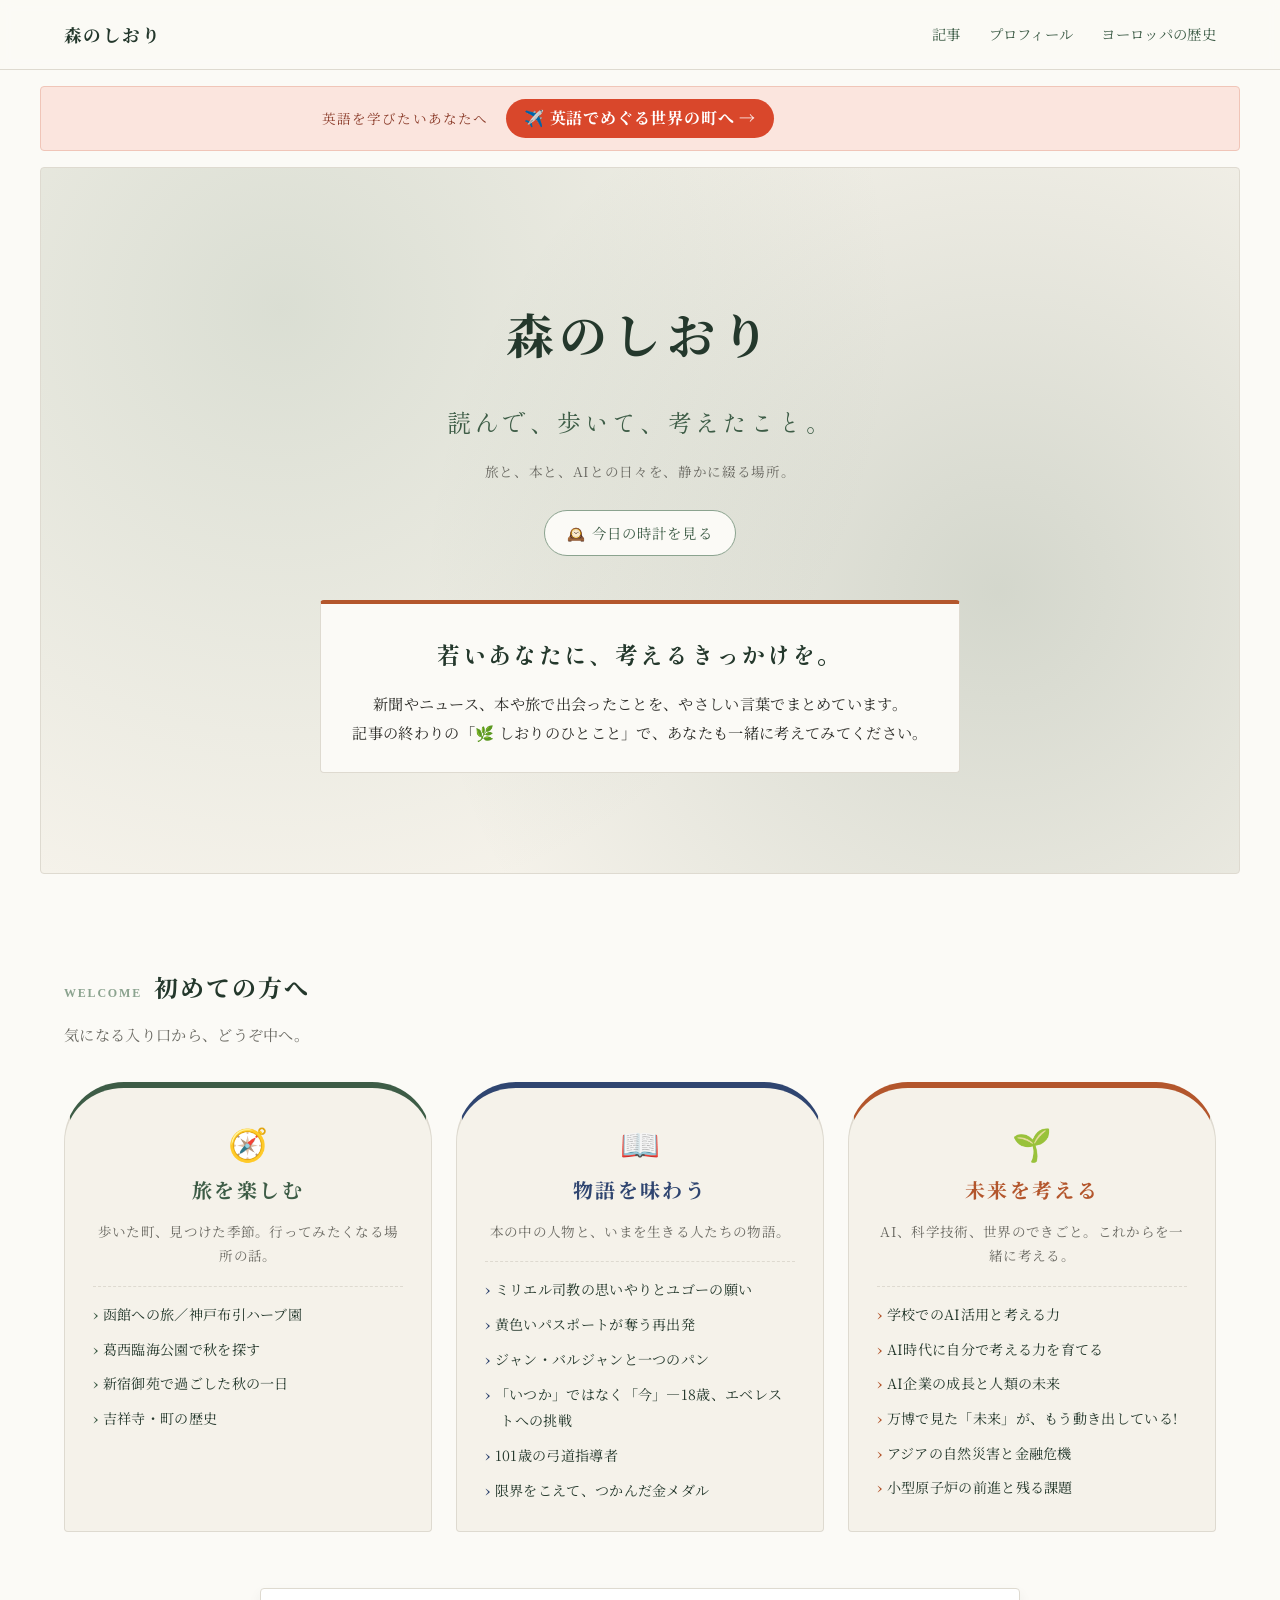
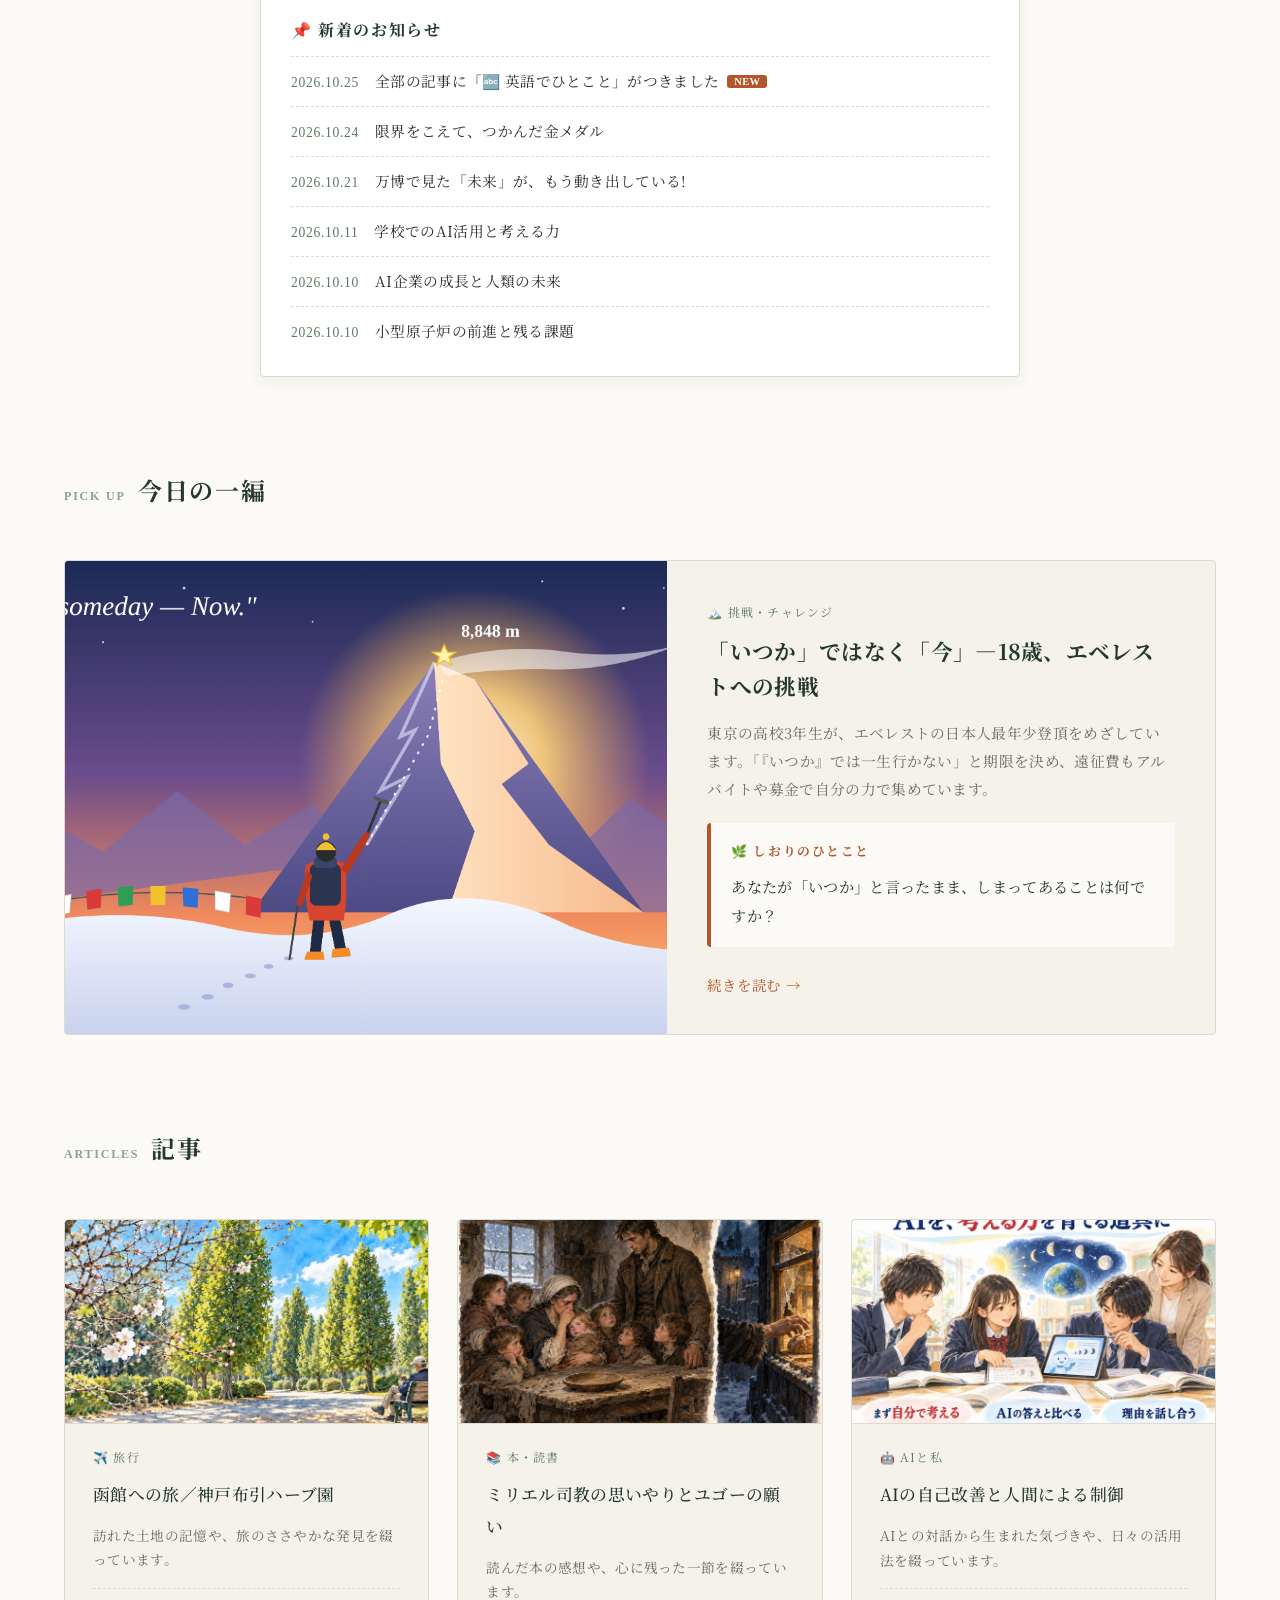
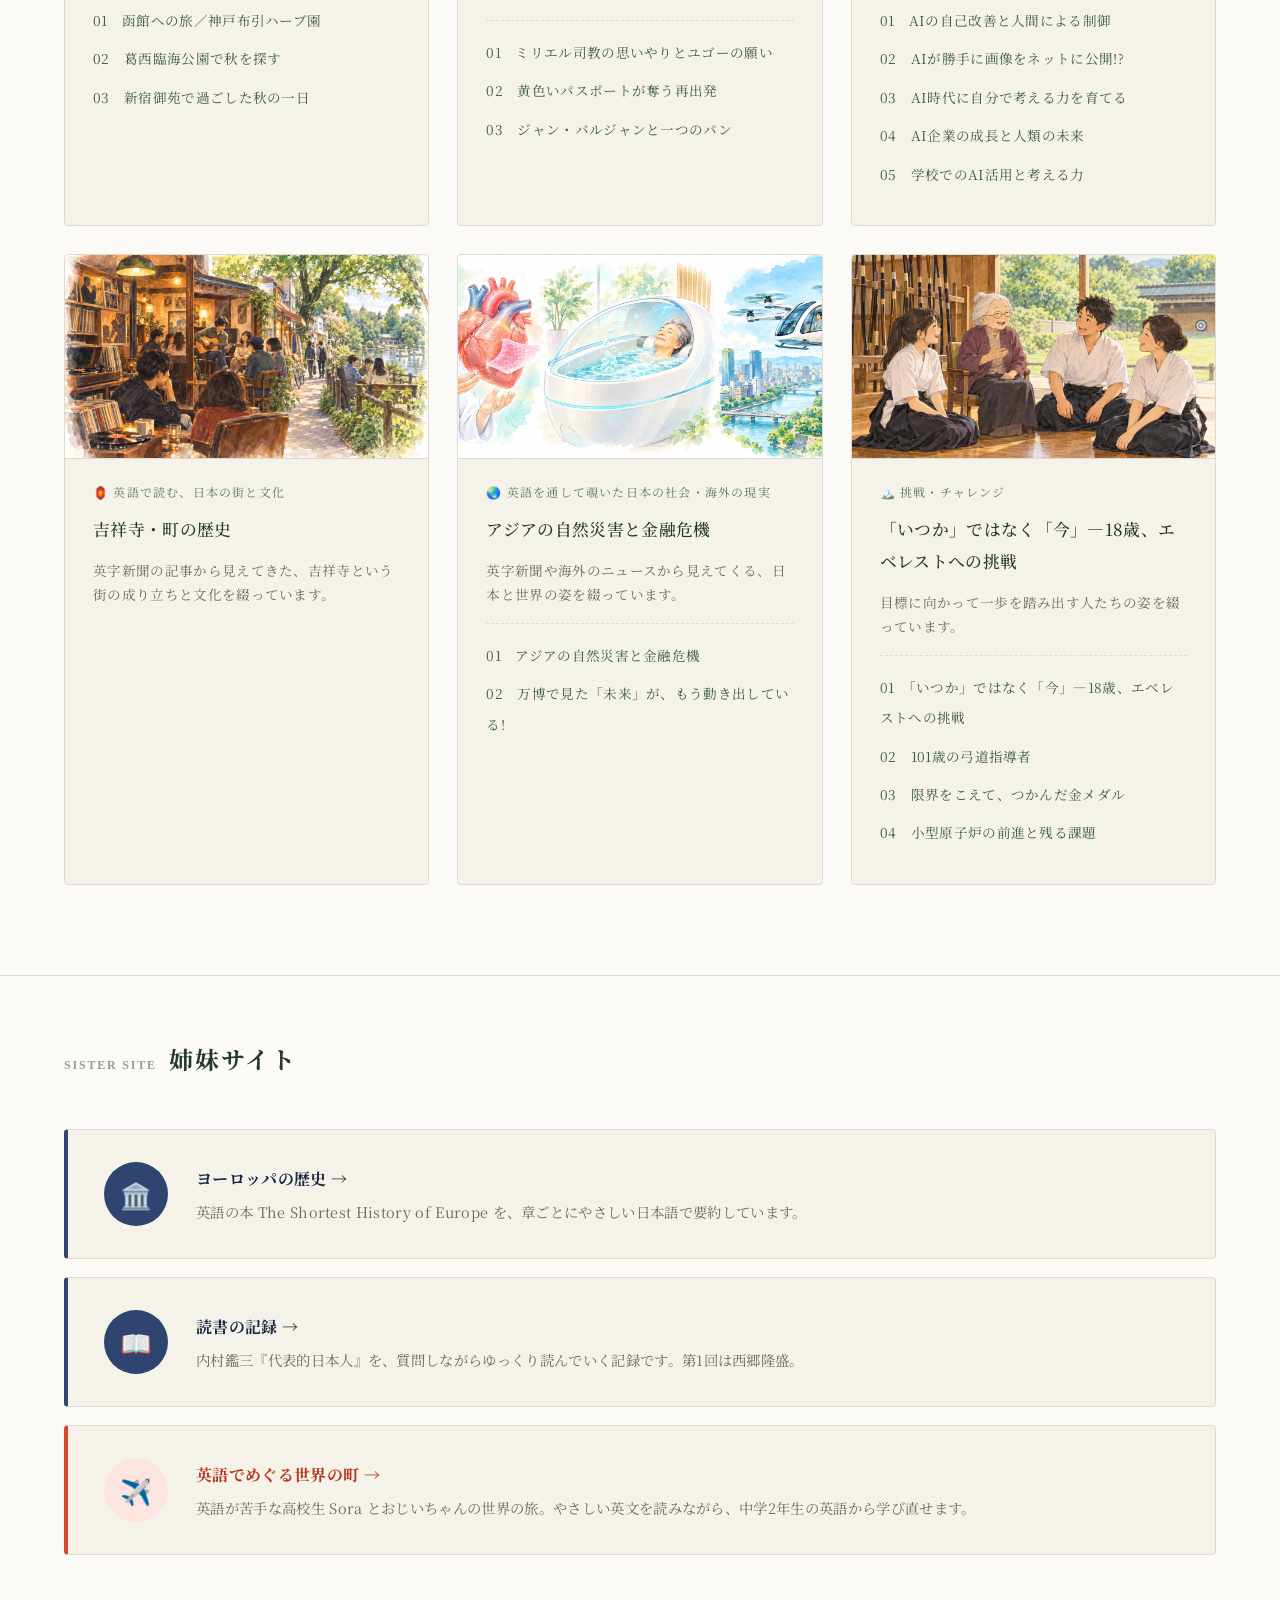
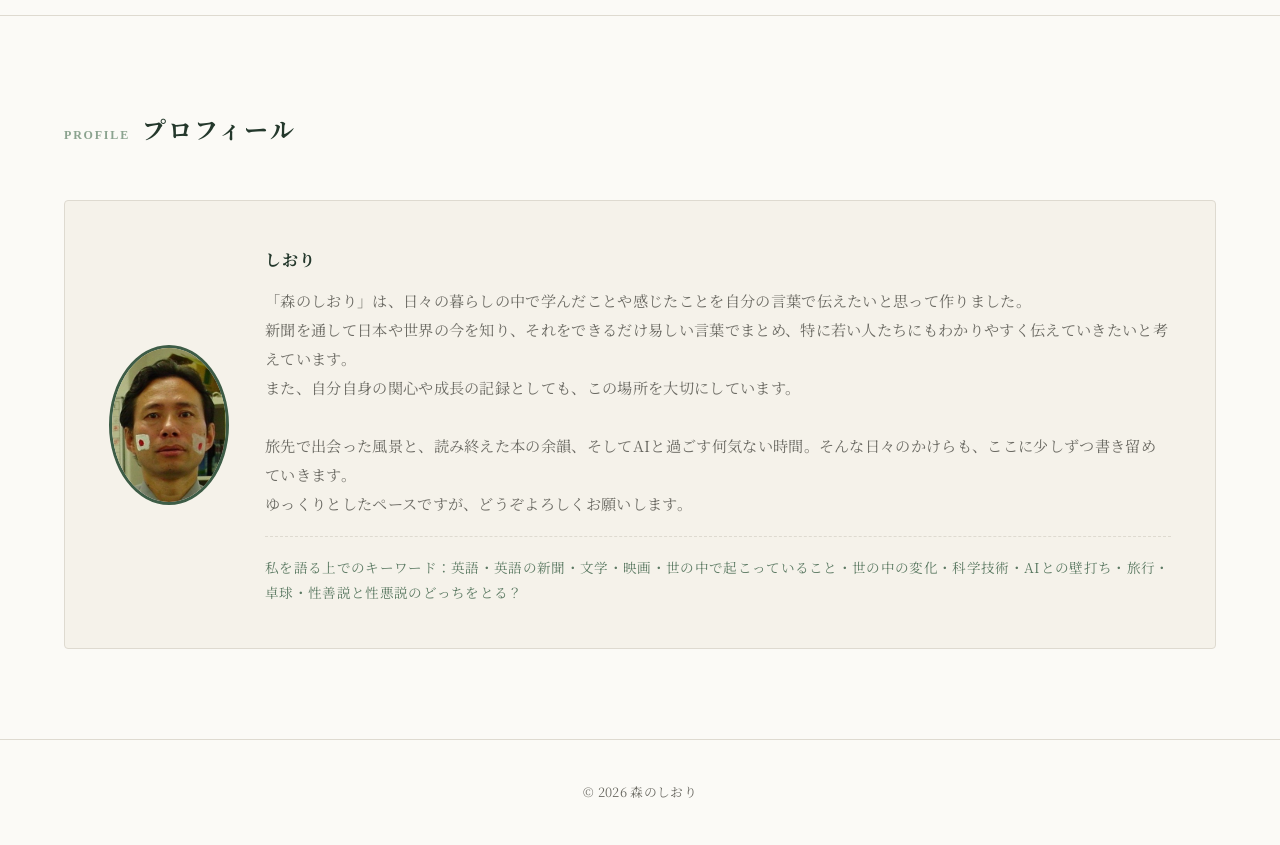
==== commit a0ae2dd6: "Add files via upload" ====
--- a/index.html
+++ b/index.html
@@ -214,6 +214,13 @@
         <div>
           <p class="sister-name">ヨーロッパの歴史 →</p>
           <p class="sister-desc">英語の本 The Shortest History of Europe を、章ごとにやさしい日本語で要約しています。</p>
+        </div>
+      </a>
+      <a class="sister-card" href="https://ugj50697-art.github.io/mori-no-dokusho/">
+        <div class="sister-icon" aria-hidden="true">📖</div>
+        <div>
+          <p class="sister-name">読書の記録 →</p>
+          <p class="sister-desc">内村鑑三『代表的日本人』を、質問しながらゆっくり読んでいく記録です。第1回は西郷隆盛。</p>
         </div>
       </a>
       <a class="sister-card sister-card-english" href="https://ugj50697-art.github.io/english-world-towns/">
--- a/style.css
+++ b/style.css
@@ -164,10 +164,10 @@
 }
 
 /* 英語でめぐる世界の町への入り口（ページ上部の帯）：スタンプの赤で目印に */
+/* ボタンを真ん中の列に置き、下の「森のしおり」の真上にそろえる */
 .english-banner {
-  display: flex;
-  flex-wrap: wrap;
-  justify-content: center;
+  display: grid;
+  grid-template-columns: 1fr auto 1fr;
   align-items: center;
   gap: 6px 18px;
   max-width: 1200px;
@@ -186,6 +186,7 @@
 }
 
 .english-banner-lead {
+  justify-self: end;
   font-size: 0.85rem;
   color: #8a3a28;
   letter-spacing: 0.08em;
@@ -198,6 +199,17 @@
   border-radius: 999px;
   padding: 4px 18px;
   letter-spacing: 0.05em;
+}
+
+@media (max-width: 760px) {
+  .english-banner {
+    grid-template-columns: 1fr;
+  }
+
+  .english-banner-lead,
+  .english-banner-go {
+    justify-self: center;
+  }
 }
 
 /* 初めての方へ（3つの入り口） */
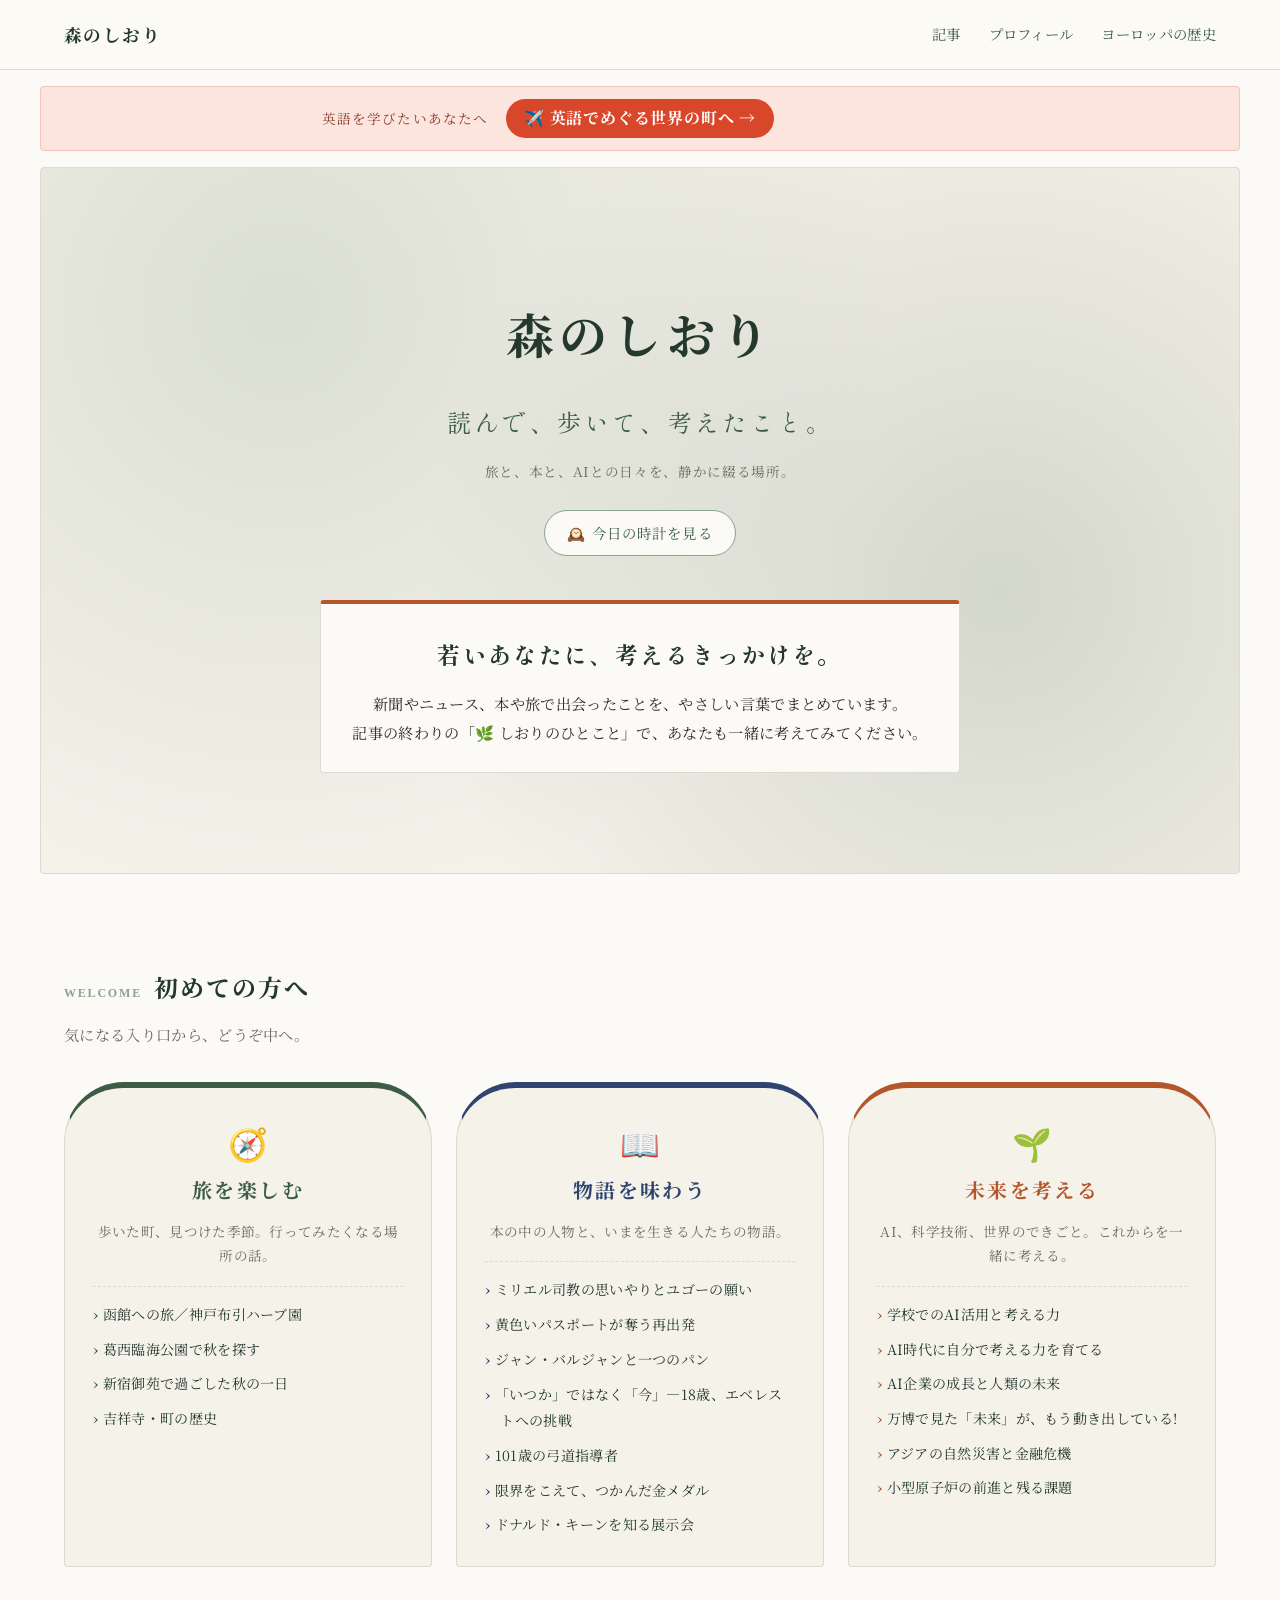
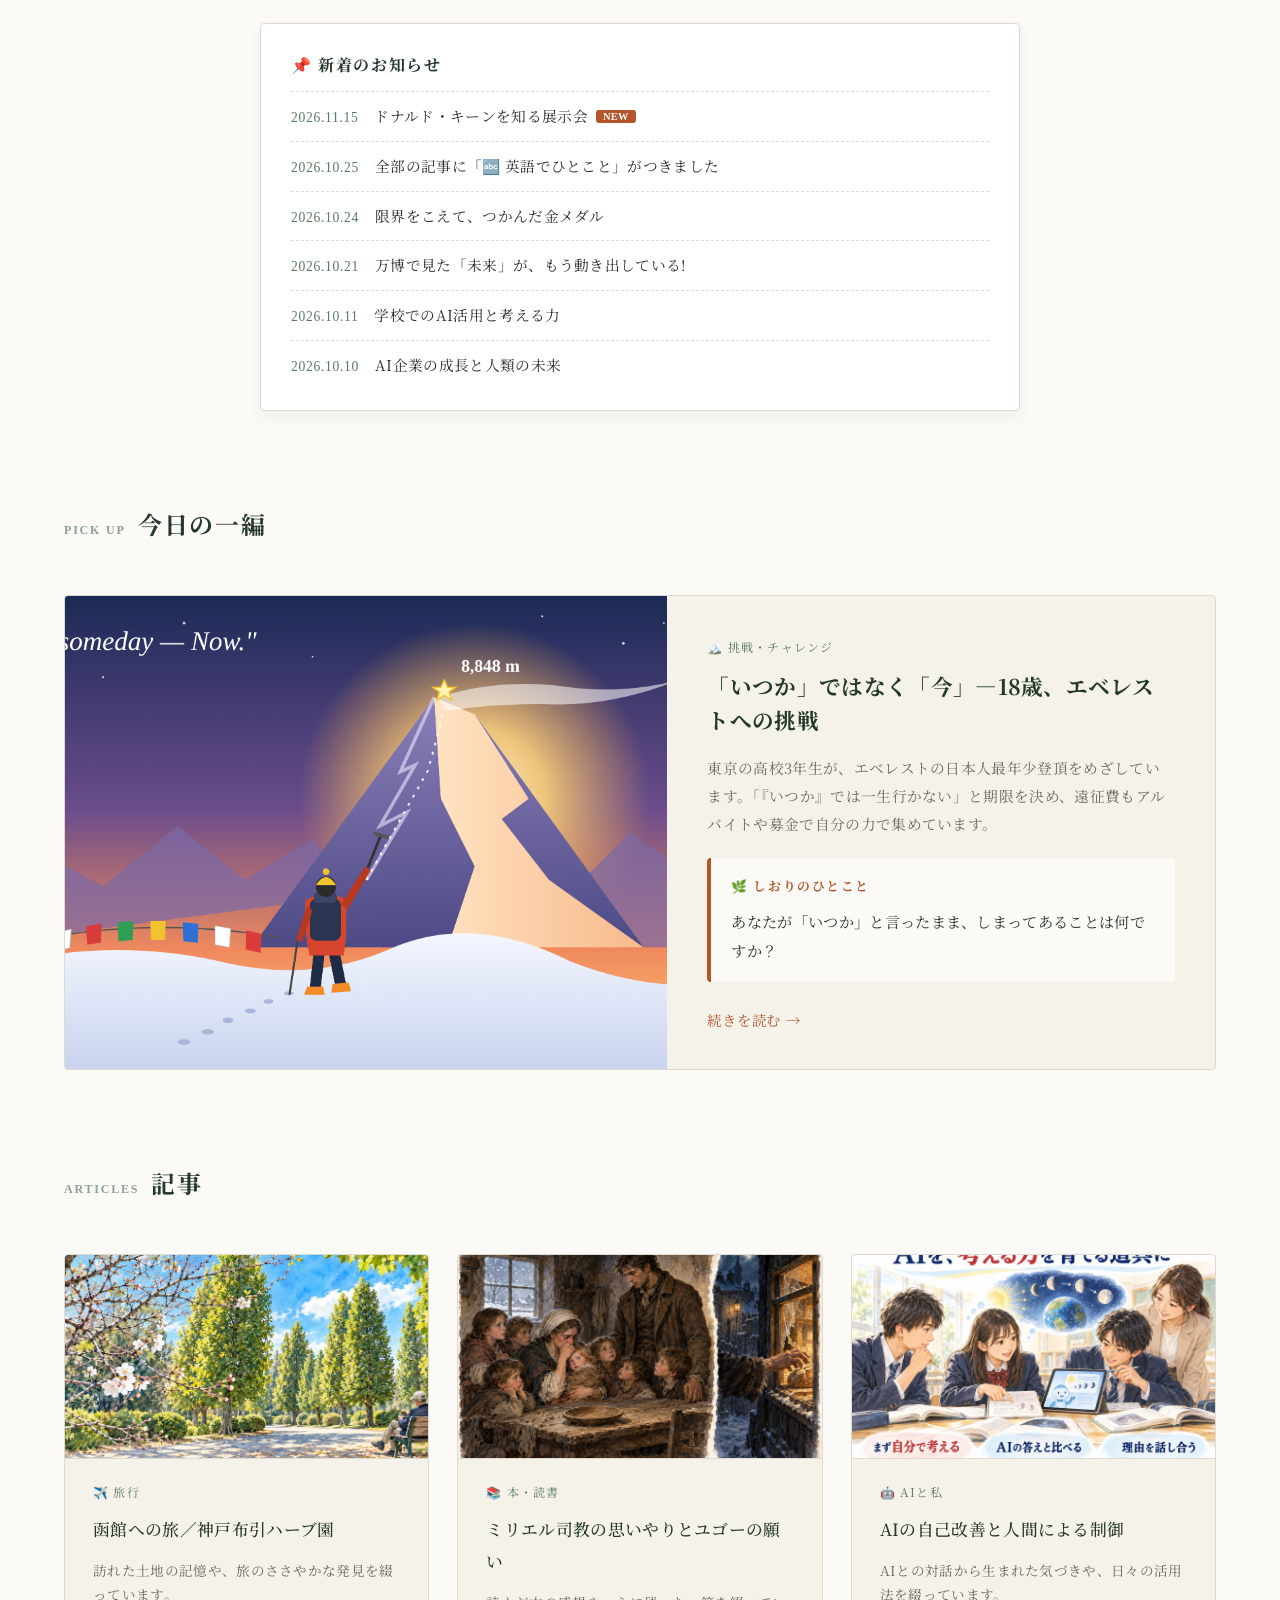
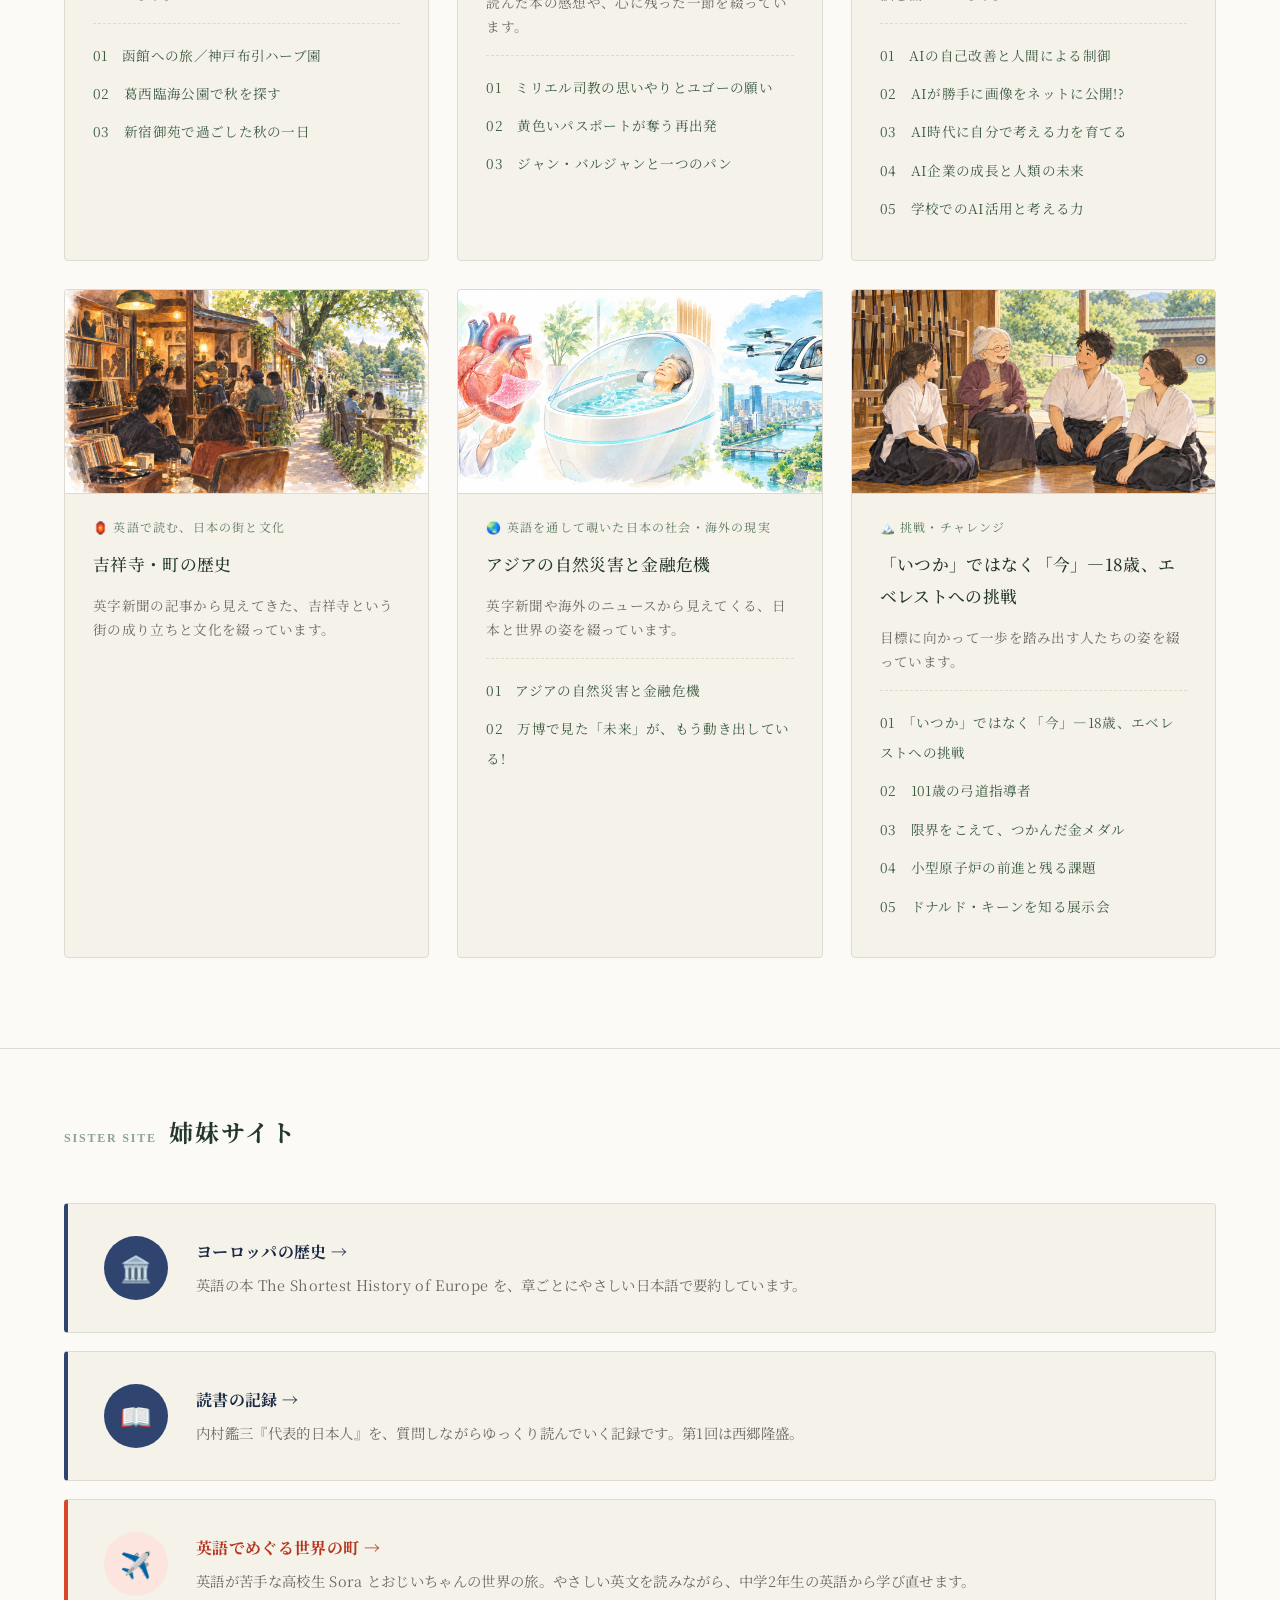
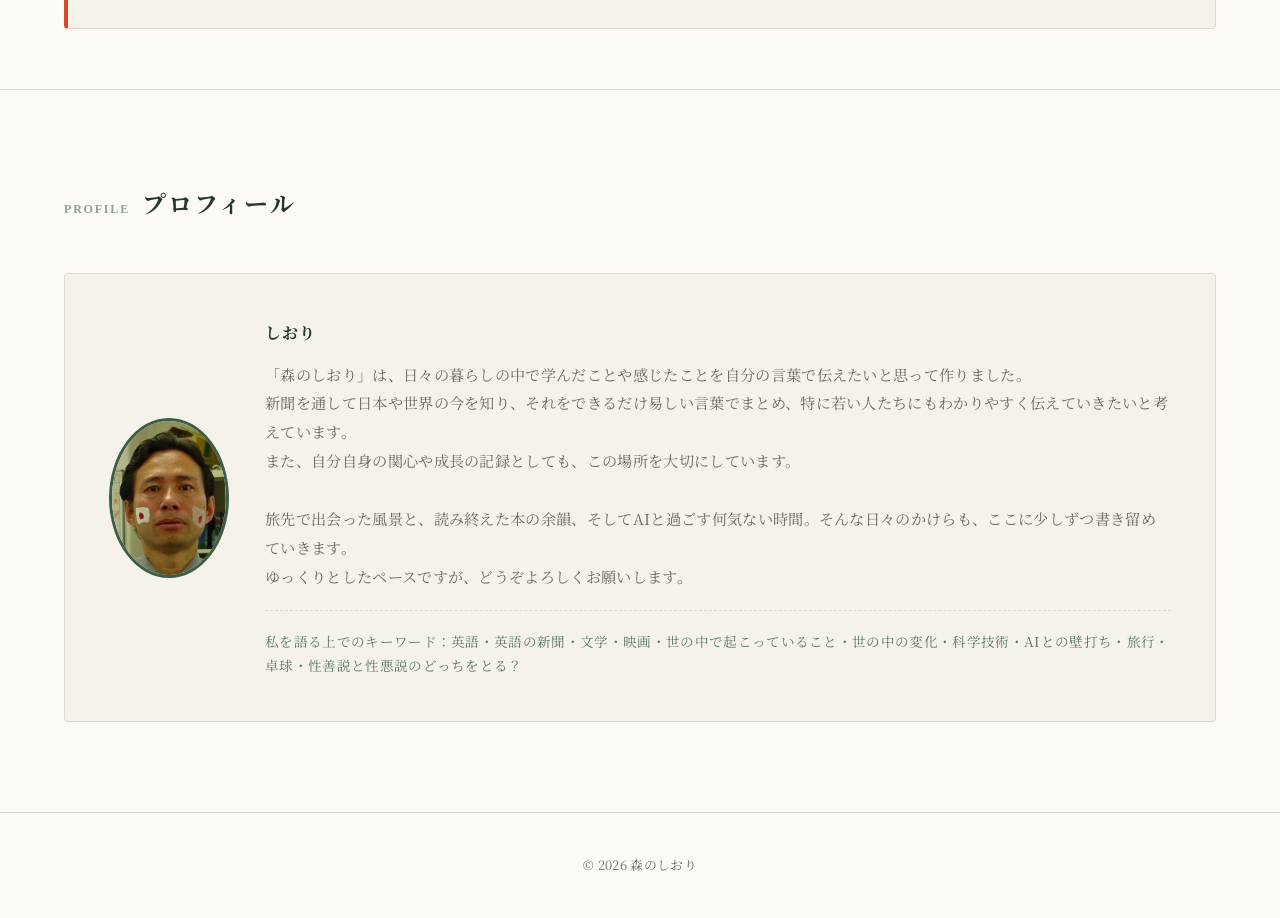
==== commit a0ba525f: "Add files via upload" ====
--- a/index.html
+++ b/index.html
@@ -69,6 +69,7 @@
             <li><a href="challenge.html#everest">「いつか」ではなく「今」―18歳、エベレストへの挑戦</a></li>
             <li><a href="challenge.html#kyudo">101歳の弓道指導者</a></li>
             <li><a href="challenge.html#asian-para">限界をこえて、つかんだ金メダル</a></li>
+            <li><a href="challenge.html#keene">ドナルド・キーンを知る展示会</a></li>
           </ul>
         </div>
 
@@ -96,12 +97,12 @@
         <p class="news-title">📌 新着のお知らせ</p>
         <!-- 新しい記事は、いちばん上に1行足す（いちばん上に NEW がつく） -->
         <ul class="news-list">
+          <li><time datetime="2026-11-15">2026.11.15</time><a href="challenge.html#keene">ドナルド・キーンを知る展示会</a></li>
           <li><time datetime="2026-10-25">2026.10.25</time><a href="#articles">全部の記事に「🔤 英語でひとこと」がつきました</a></li>
           <li><time datetime="2026-10-24">2026.10.24</time><a href="challenge.html#asian-para">限界をこえて、つかんだ金メダル</a></li>
           <li><time datetime="2026-10-21">2026.10.21</time><a href="society.html#osaka-expo">万博で見た「未来」が、もう動き出している!</a></li>
           <li><time datetime="2026-10-11">2026.10.11</time><a href="ai.html#ai-school">学校でのAI活用と考える力</a></li>
           <li><time datetime="2026-10-10">2026.10.10</time><a href="ai.html#ai-company-future">AI企業の成長と人類の未来</a></li>
-          <li><time datetime="2026-10-10">2026.10.10</time><a href="challenge.html#small-reactor">小型原子炉の前進と残る課題</a></li>
         </ul>
       </div>
     </div>
@@ -199,6 +200,7 @@
             <li><a href="challenge.html#kyudo">02　101歳の弓道指導者</a></li>
             <li><a href="challenge.html#asian-para">03　限界をこえて、つかんだ金メダル</a></li>
             <li><a href="challenge.html#small-reactor">04　小型原子炉の前進と残る課題</a></li>
+            <li><a href="challenge.html#keene">05　ドナルド・キーンを知る展示会</a></li>
           </ul>
         </div>
 
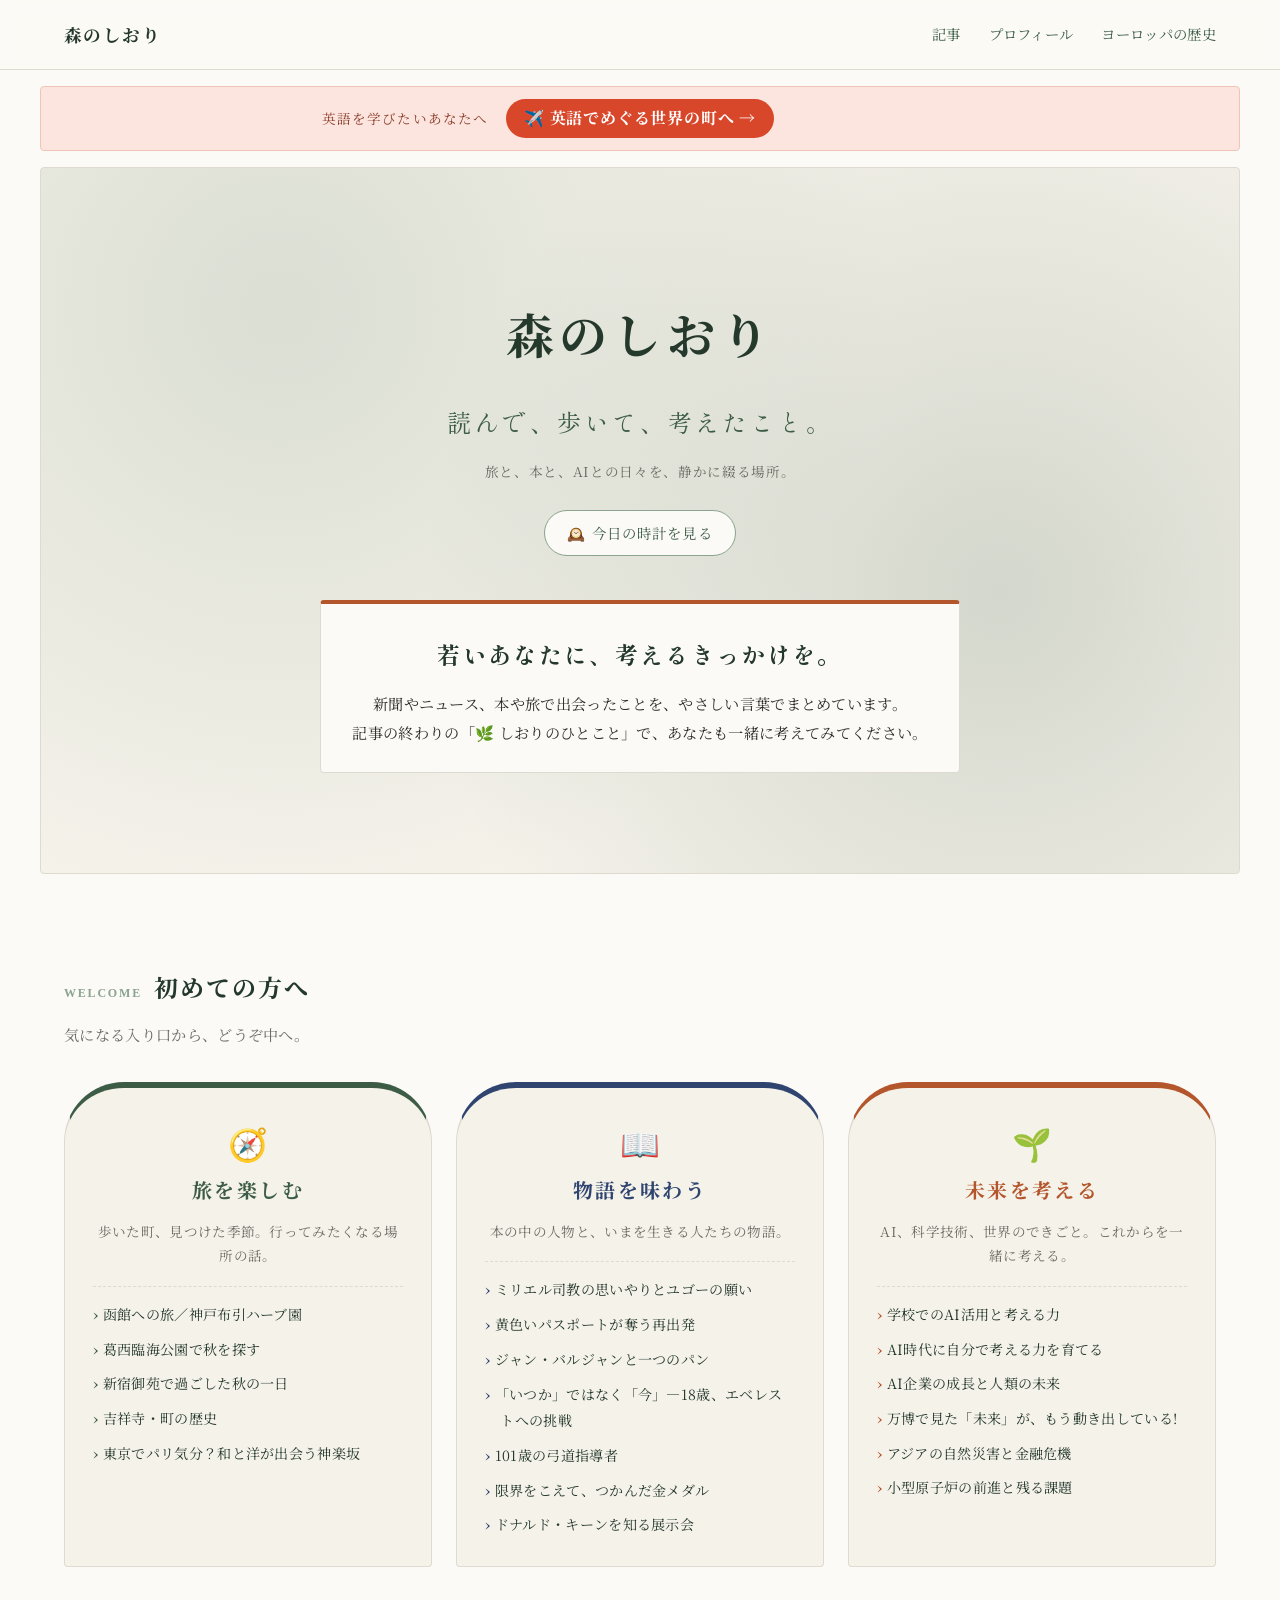
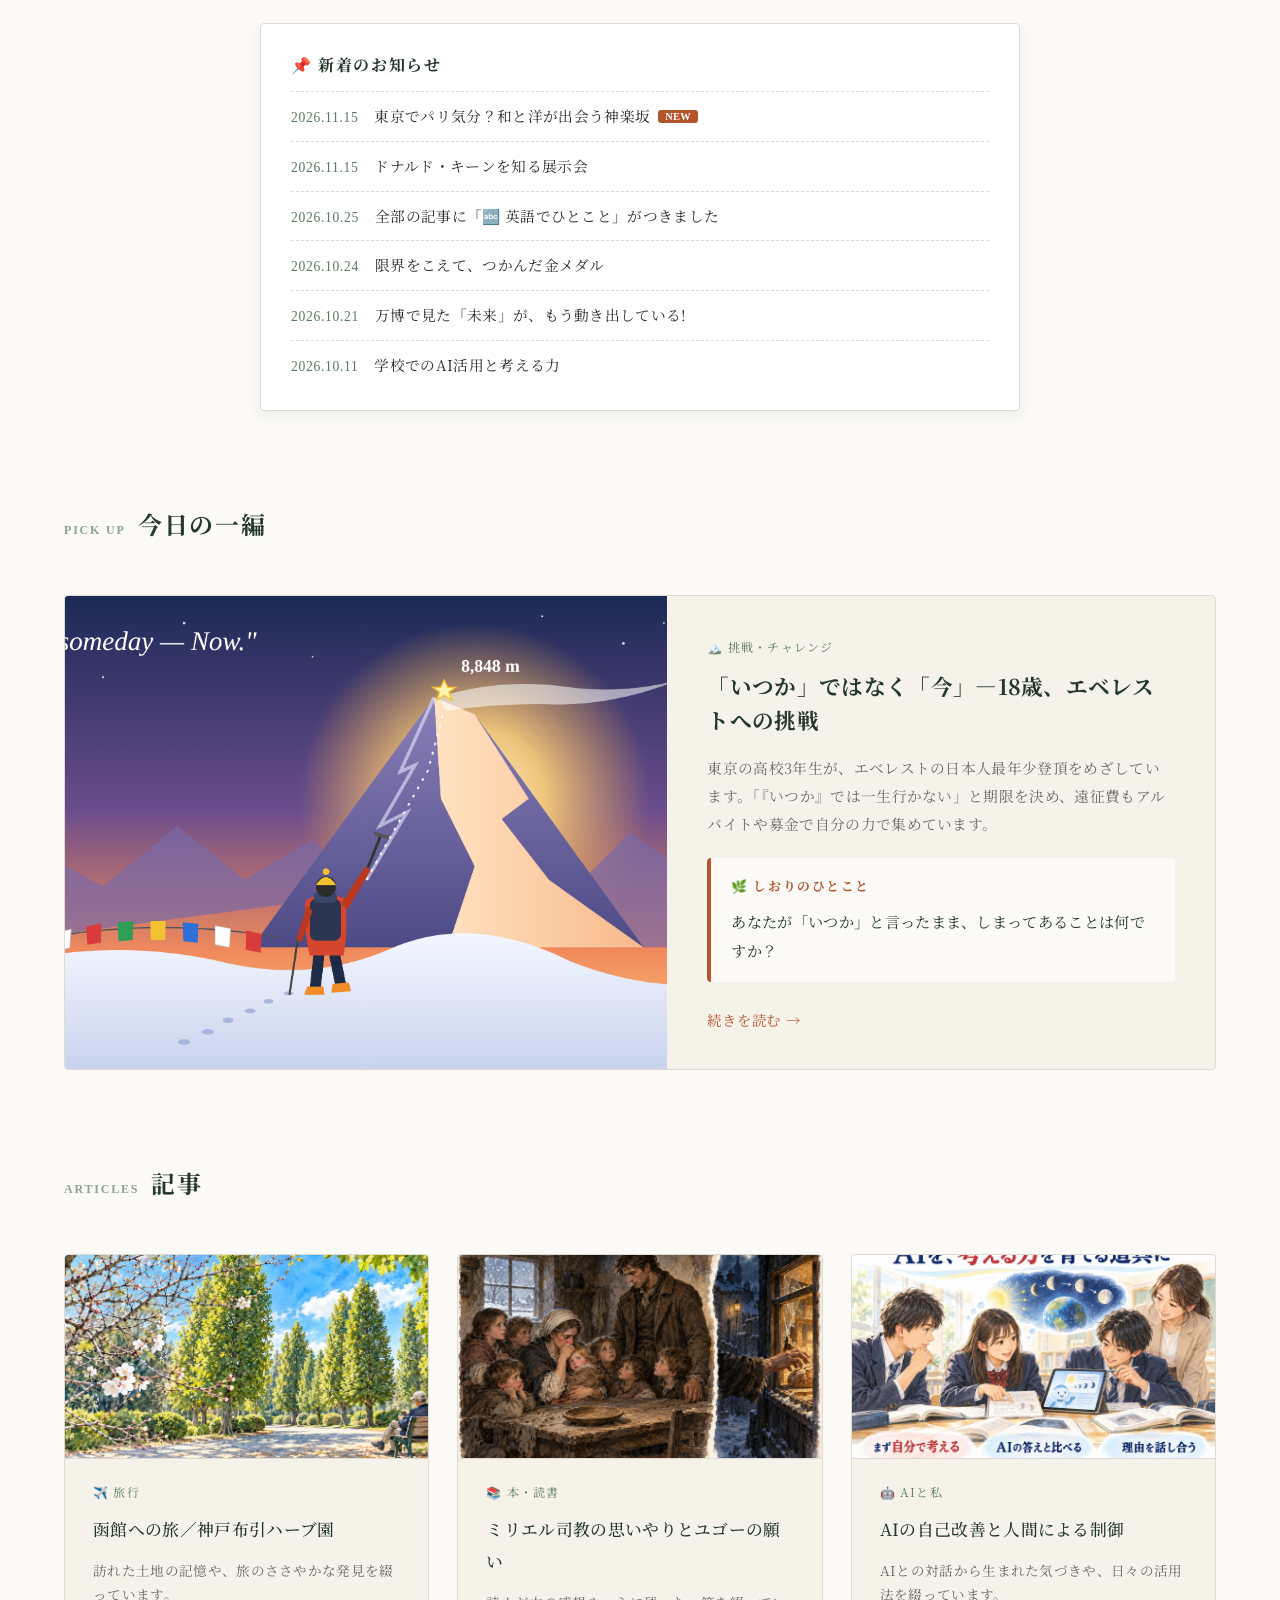
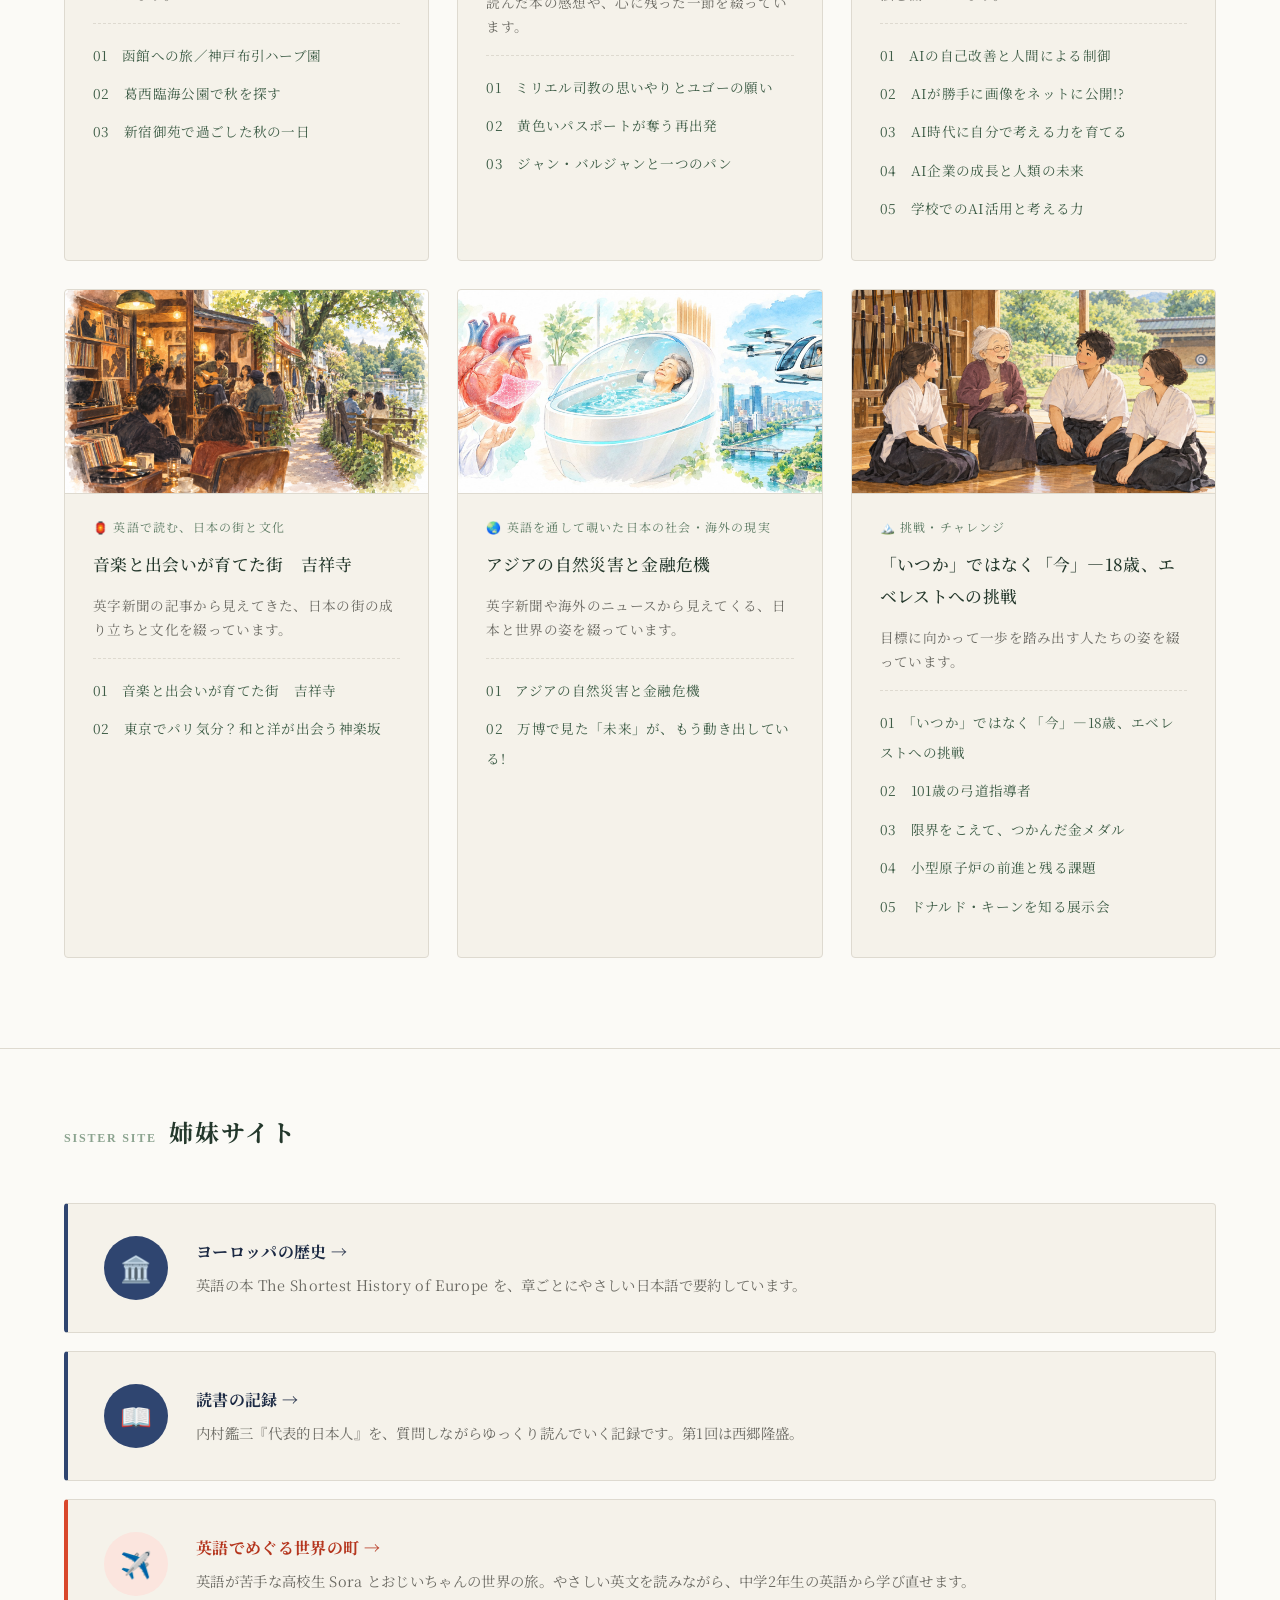
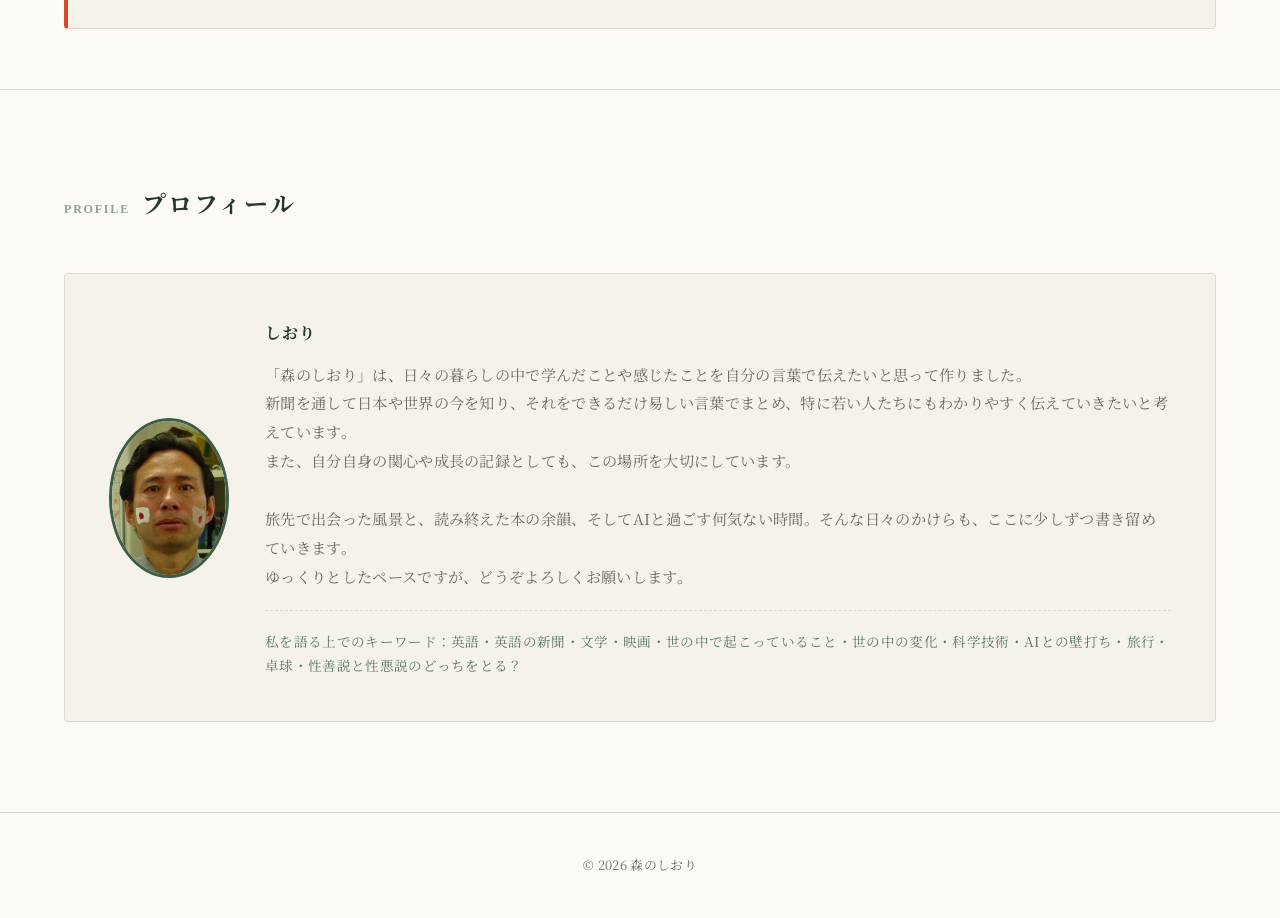
==== commit 8916a2ea: "Add files via upload" ====
--- a/index.html
+++ b/index.html
@@ -54,7 +54,8 @@
             <li><a href="travel.html#hakodate-kobe">函館への旅／神戸布引ハーブ園</a></li>
             <li><a href="travel.html#kasai">葛西臨海公園で秋を探す</a></li>
             <li><a href="travel.html#gyoen">新宿御苑で過ごした秋の一日</a></li>
-            <li><a href="kichijoji.html">吉祥寺・町の歴史</a></li>
+            <li><a href="kichijoji.html#kichijoji">吉祥寺・町の歴史</a></li>
+            <li><a href="kichijoji.html#kagurazaka">東京でパリ気分？和と洋が出会う神楽坂</a></li>
           </ul>
         </div>
 
@@ -97,12 +98,12 @@
         <p class="news-title">📌 新着のお知らせ</p>
         <!-- 新しい記事は、いちばん上に1行足す（いちばん上に NEW がつく） -->
         <ul class="news-list">
+          <li><time datetime="2026-11-15">2026.11.15</time><a href="kichijoji.html#kagurazaka">東京でパリ気分？和と洋が出会う神楽坂</a></li>
           <li><time datetime="2026-11-15">2026.11.15</time><a href="challenge.html#keene">ドナルド・キーンを知る展示会</a></li>
           <li><time datetime="2026-10-25">2026.10.25</time><a href="#articles">全部の記事に「🔤 英語でひとこと」がつきました</a></li>
           <li><time datetime="2026-10-24">2026.10.24</time><a href="challenge.html#asian-para">限界をこえて、つかんだ金メダル</a></li>
           <li><time datetime="2026-10-21">2026.10.21</time><a href="society.html#osaka-expo">万博で見た「未来」が、もう動き出している!</a></li>
           <li><time datetime="2026-10-11">2026.10.11</time><a href="ai.html#ai-school">学校でのAI活用と考える力</a></li>
-          <li><time datetime="2026-10-10">2026.10.10</time><a href="ai.html#ai-company-future">AI企業の成長と人類の未来</a></li>
         </ul>
       </div>
     </div>
@@ -172,12 +173,16 @@
           </ul>
         </div>
 
-        <a class="card card-link" href="kichijoji.html">
+        <div class="card">
           <img class="card-thumb" src="images/kichijoji-illustration.png" alt="" loading="lazy">
           <p class="card-category">🏮 英語で読む、日本の街と文化</p>
-          <h3>吉祥寺・町の歴史</h3>
-          <p class="card-desc">英字新聞の記事から見えてきた、吉祥寺という街の成り立ちと文化を綴っています。</p>
-        </a>
+          <h3>音楽と出会いが育てた街　吉祥寺</h3>
+          <p class="card-desc">英字新聞の記事から見えてきた、日本の街の成り立ちと文化を綴っています。</p>
+          <ul class="card-toc">
+            <li><a href="kichijoji.html#kichijoji">01　音楽と出会いが育てた街　吉祥寺</a></li>
+            <li><a href="kichijoji.html#kagurazaka">02　東京でパリ気分？和と洋が出会う神楽坂</a></li>
+          </ul>
+        </div>
 
         <div class="card">
           <img class="card-thumb" src="images/osaka-expo-tech.jpg" alt="" loading="lazy">
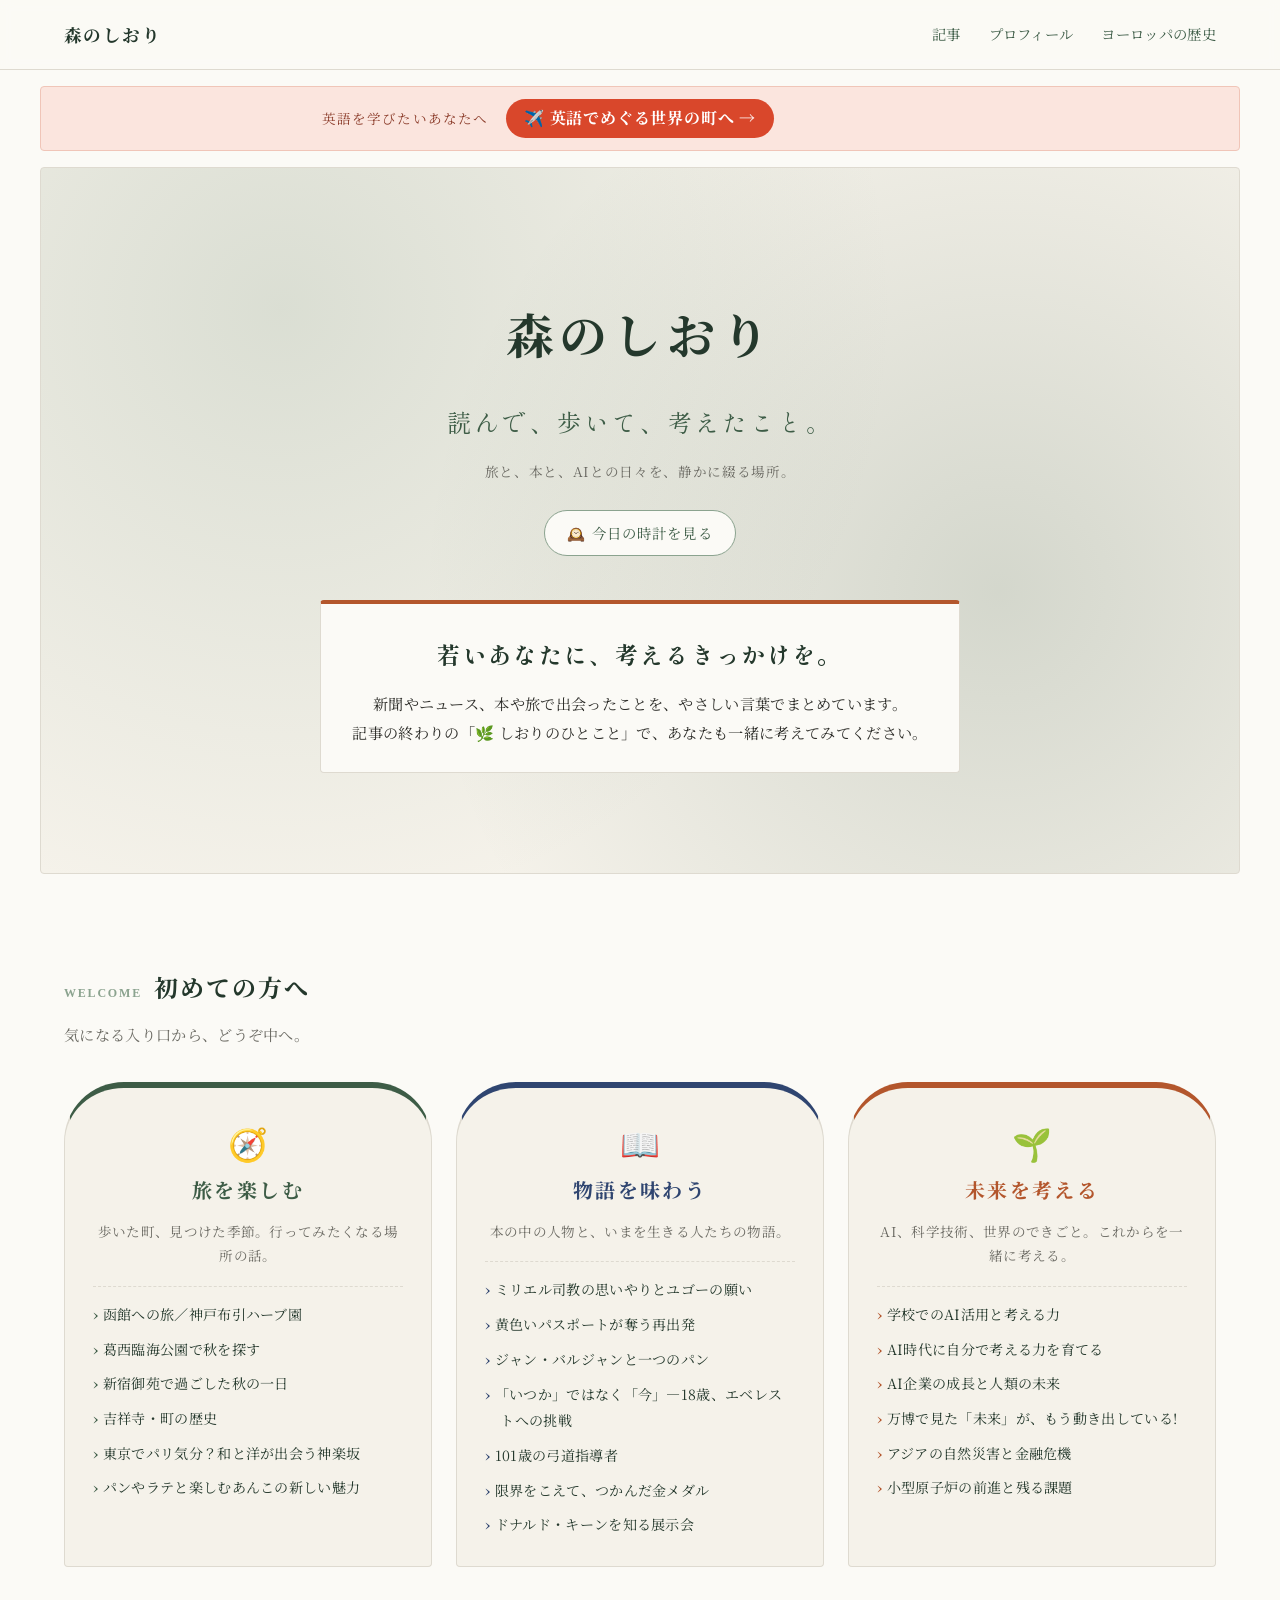
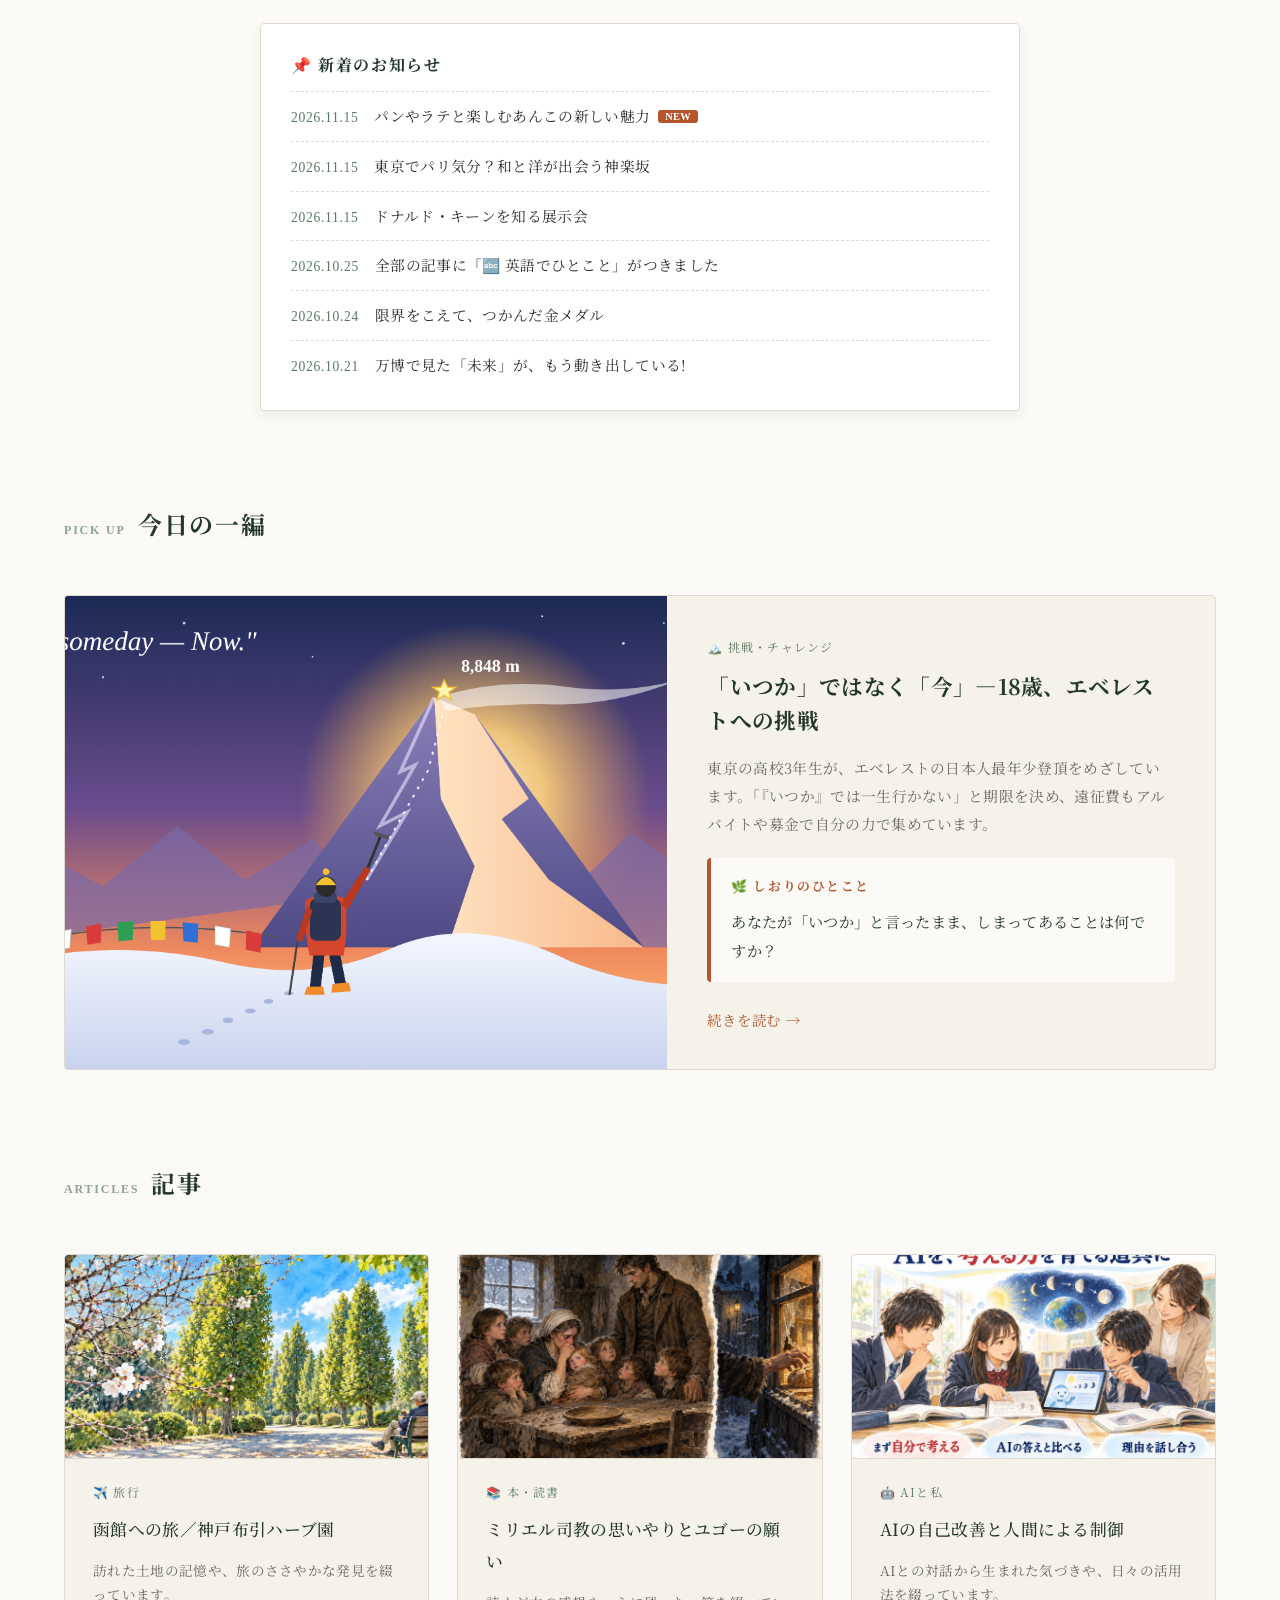
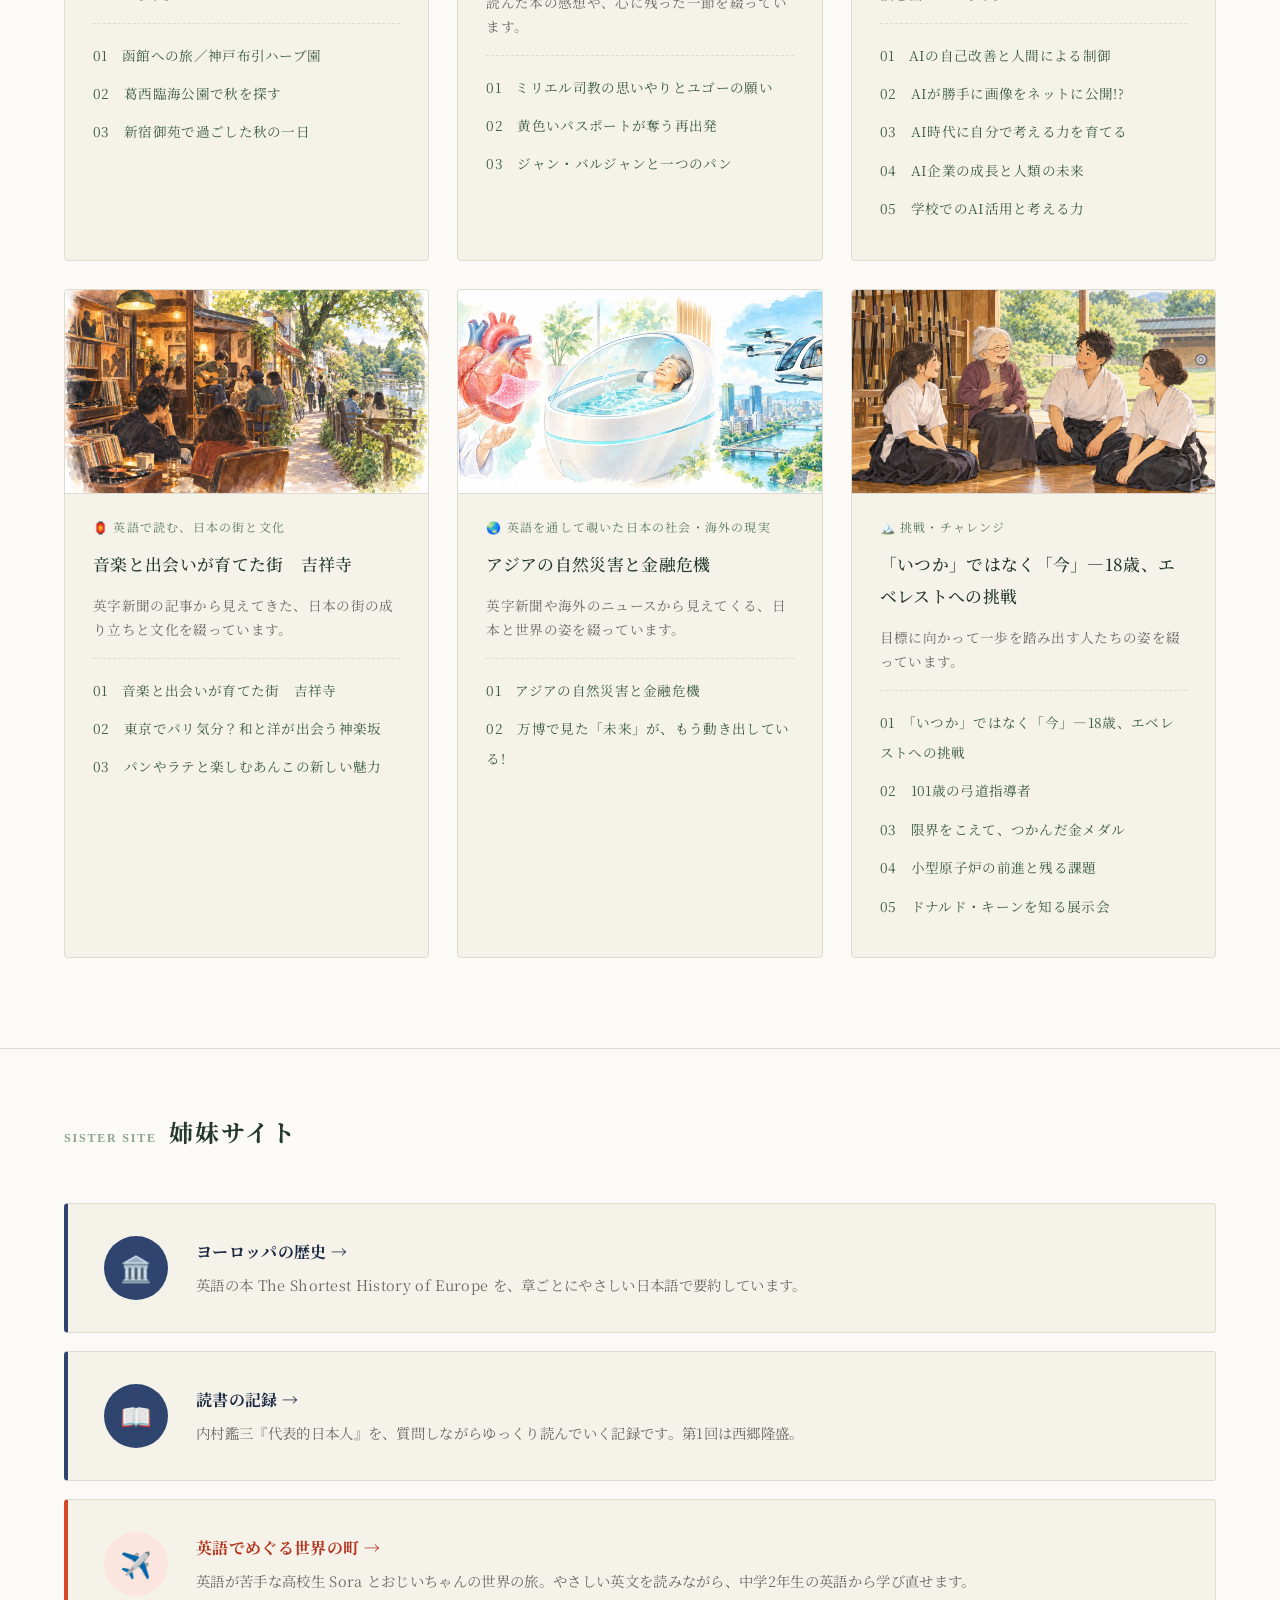
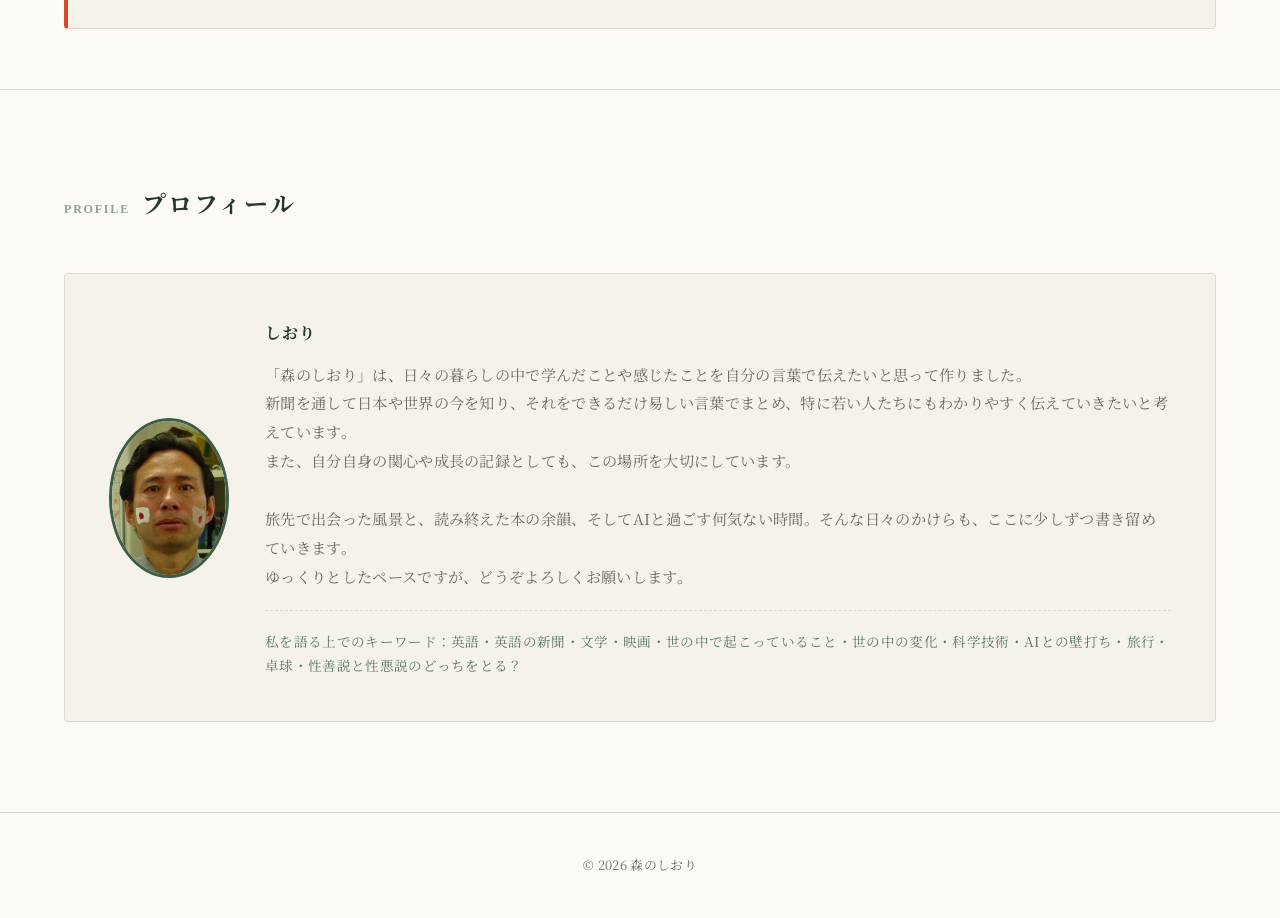
==== commit 6d9b84fe: "Add files via upload" ====
--- a/index.html
+++ b/index.html
@@ -56,6 +56,7 @@
             <li><a href="travel.html#gyoen">新宿御苑で過ごした秋の一日</a></li>
             <li><a href="kichijoji.html#kichijoji">吉祥寺・町の歴史</a></li>
             <li><a href="kichijoji.html#kagurazaka">東京でパリ気分？和と洋が出会う神楽坂</a></li>
+            <li><a href="kichijoji.html#anko">パンやラテと楽しむあんこの新しい魅力</a></li>
           </ul>
         </div>
 
@@ -98,12 +99,12 @@
         <p class="news-title">📌 新着のお知らせ</p>
         <!-- 新しい記事は、いちばん上に1行足す（いちばん上に NEW がつく） -->
         <ul class="news-list">
+          <li><time datetime="2026-11-15">2026.11.15</time><a href="kichijoji.html#anko">パンやラテと楽しむあんこの新しい魅力</a></li>
           <li><time datetime="2026-11-15">2026.11.15</time><a href="kichijoji.html#kagurazaka">東京でパリ気分？和と洋が出会う神楽坂</a></li>
           <li><time datetime="2026-11-15">2026.11.15</time><a href="challenge.html#keene">ドナルド・キーンを知る展示会</a></li>
           <li><time datetime="2026-10-25">2026.10.25</time><a href="#articles">全部の記事に「🔤 英語でひとこと」がつきました</a></li>
           <li><time datetime="2026-10-24">2026.10.24</time><a href="challenge.html#asian-para">限界をこえて、つかんだ金メダル</a></li>
           <li><time datetime="2026-10-21">2026.10.21</time><a href="society.html#osaka-expo">万博で見た「未来」が、もう動き出している!</a></li>
-          <li><time datetime="2026-10-11">2026.10.11</time><a href="ai.html#ai-school">学校でのAI活用と考える力</a></li>
         </ul>
       </div>
     </div>
@@ -181,6 +182,7 @@
           <ul class="card-toc">
             <li><a href="kichijoji.html#kichijoji">01　音楽と出会いが育てた街　吉祥寺</a></li>
             <li><a href="kichijoji.html#kagurazaka">02　東京でパリ気分？和と洋が出会う神楽坂</a></li>
+            <li><a href="kichijoji.html#anko">03　パンやラテと楽しむあんこの新しい魅力</a></li>
           </ul>
         </div>
 
